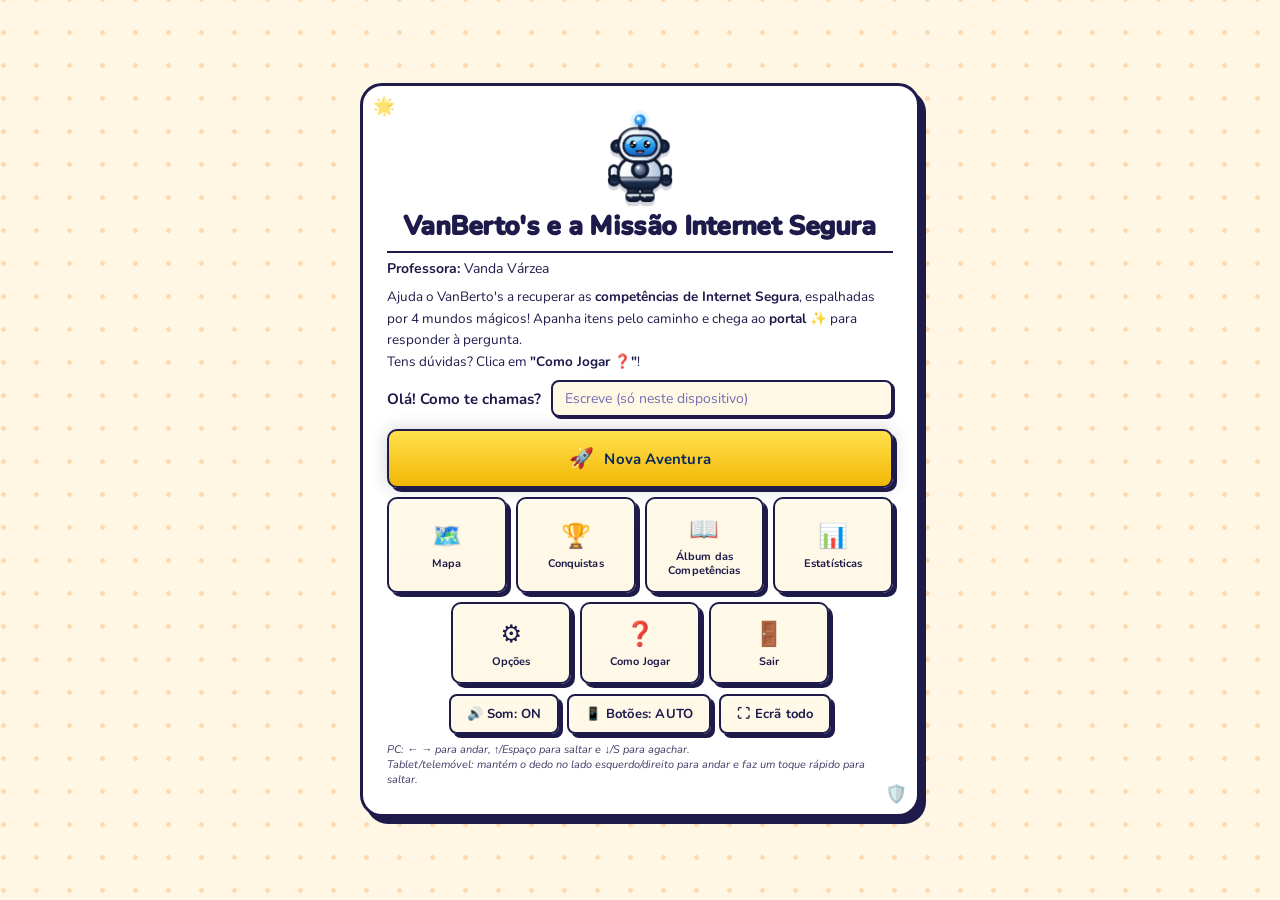
==== index.html @ 9b626c17 "Add files via upload" ====
<!DOCTYPE html>
<html lang="pt-PT">
<head>
  <meta charset="UTF-8" />
  <!-- Content-Security-Policy: só código e ficheiros do próprio jogo, sem ligações a outros sites.
       Os 2 scripts inline estão autorizados pelo hash (sha256): se editares o texto desses scripts, o hash muda e o
       jogo deixa de arrancar — corre «node _dev/check.mjs», que o verifica e diz o valor novo. -->
  <meta http-equiv="Content-Security-Policy" content="default-src 'self'; script-src 'self' 'sha256-tq0er9YgMj5AkKnbnJ71mtSdWXq0f/aPoTRiW0I1sjM=' 'sha256-RuAraqiv2FYLC8N/puUYLXADGlp3wvWWcwLwcx2Vc4c='; style-src 'self' 'unsafe-inline'; img-src 'self' data: blob:; media-src 'self' data: blob:; font-src 'self'; connect-src 'self' data: blob:; worker-src 'self'; manifest-src 'self'; object-src 'none'; base-uri 'self'; form-action 'none'" />
  <meta name="viewport" content="width=device-width,initial-scale=1,maximum-scale=1,viewport-fit=cover" />
  <meta name="description" content="VanBerto's e a Missão Internet Segura: jogo educativo sobre segurança online para crianças." />
  <meta name="theme-color" content="#35d7ff" />
  <link rel="icon" type="image/x-icon" href="favicon.ico" />
  <link rel="icon" type="image/png" sizes="16x16" href="favicon-16x16.png" />
  <link rel="icon" type="image/png" sizes="32x32" href="favicon-32x32.png" />
  <link rel="icon" type="image/png" sizes="48x48" href="favicon-48x48.png" />
  <link rel="apple-touch-icon" sizes="180x180" href="apple-touch-icon.png" />
  <link rel="manifest" href="manifest.json" />
  <meta name="apple-mobile-web-app-capable" content="yes" />
  <meta name="apple-mobile-web-app-title" content="VanBerto's" />
  <title>VanBerto's e a Missão Internet Segura</title>
  <link rel="stylesheet" href="dia-crianca.css?v=20261108is20" />
</head>
<body>

  <!-- ═══════════════════════════════════════════
       ERRO INESPERADO — rede de segurança
       Registada o mais cedo possível (antes do Phaser e do resto do jogo), para apanhar também
       falhas durante o carregamento. Ver a explicação e os testes em dia-crianca.js / _dev/smoke.py.
  ═══════════════════════════════════════════ -->
  <div id="fatalErrorOverlay" style="display:none;position:fixed;inset:0;z-index:99999;background: rgba(255,247,226,0.92);align-items:center;justify-content:center;padding:16px;font-family:'Baloo 2',sans-serif;">
    <div style="max-width:420px;width:100%;background: #fff8e7;border: 3px solid #1e1b4b;border-radius:14px;padding:22px 24px;text-align:center;color: #1e1b4b;box-shadow: 0 0 40px rgba(30,27,75,0.20);">
      <div style="font-size:40px;margin-bottom:6px;">😵</div>
      <h2 style="margin:0 0 8px;color: #1e1b4b;font-size:20px;">Ups, algo correu mal!</h2>
      <p style="margin:0 0 6px;font-size:14px;line-height:1.5;">Não é culpa tua — o jogo encontrou um problema inesperado.</p>
      <p style="margin:0 0 16px;font-size:13px;line-height:1.5;opacity:0.85;">O teu progresso já está guardado neste dispositivo. Tenta recarregar; se acontecer sempre, pede a um adulto para avisar quem fez o jogo.</p>
      <button id="btnFatalReload" style="font:inherit;font-weight:800;font-size:15px;padding:10px 22px;border-radius:10px;border: 2px solid #1e1b4b;background: linear-gradient(180deg,#d6f4ff,#d6f4ff);color: #1e1b4b;cursor:pointer;">🔄 Recarregar o jogo</button>
      <p id="fatalErrorDetail" style="margin:14px 0 0;font-size:10px;opacity:0.5;word-break:break-word;"></p>
    </div>
  </div>
  <script>
    (function () {
      var shown = false;
      function showFatal(message) {
        if (shown) return; shown = true; // só a 1.ª vez — evita várias sobrepostas se houver mais do que um erro
        var ov = document.getElementById("fatalErrorOverlay");
        if (!ov) { console.error("[VanBerto's] erro fatal, sem overlay para o mostrar:", message); return; }
        ov.style.display = "flex";
        var detail = document.getElementById("fatalErrorDetail");
        if (detail && message) detail.textContent = String(message).slice(0, 200);
      }
      window.addEventListener("error", function (e) { showFatal(e.message || e.error); });
      window.addEventListener("unhandledrejection", function (e) { showFatal((e.reason && e.reason.message) || e.reason); });
      document.getElementById("btnFatalReload").addEventListener("click", function () { location.reload(); });
      // Gancho para os testes (_dev/smoke.py) simularem um erro real sem mexer no resto do jogo.
      window.__vb_triggerFatalError = function () { setTimeout(function () { throw new Error("erro de teste"); }); };
    })();
  </script>

  <div id="game"></div>

  <!-- ═══════════════════════════════════════════
       MENU PRINCIPAL
  ═══════════════════════════════════════════ -->
  <div id="startOverlay" class="overlay">
    <div class="card">
      <img class="start-robot" src="vanberto_real.png" alt="VanBerto's, o robô" width="96" height="96" />
      <h1>VanBerto's e a Missão Internet Segura</h1>
      <p class="sub"><strong>Professora:</strong> Vanda Várzea</p>
      <p class="desc">
        Ajuda o VanBerto's a recuperar as <strong>competências de Internet Segura</strong>,
        espalhadas por 4 mundos mágicos! Apanha itens pelo caminho e chega ao <strong>portal ✨</strong>
        para responder à pergunta.<br>
        Tens dúvidas? Clica em <strong>"Como Jogar ❓"</strong>!
      </p>
      <div class="name-row">
        <label for="playerName">Olá! Como te chamas?</label>
        <input type="text" id="playerName" maxlength="20" placeholder="Escreve (só neste dispositivo)" autocomplete="off" />
      </div>

      <!-- MENU PRINCIPAL — grelha de opções -->
      <div class="main-menu-grid">
        <button id="btnStart" class="btn primary menu-tile">🚀<span>Nova Aventura</span></button>
        <button id="btnOpenMap" class="btn menu-tile">🗺️<span>Mapa</span></button>
        <button id="btnAchievements" class="btn menu-tile">🏆<span>Conquistas</span></button>
        <button id="btnAlbum" class="btn menu-tile">📖<span>Álbum das Competências</span></button>
        <button id="btnStats" class="btn menu-tile">📊<span>Estatísticas</span></button>
        <button id="btnOptions" class="btn menu-tile">⚙️<span>Opções</span></button>
        <button id="btnHow" class="btn menu-tile">❓<span>Como Jogar</span></button>
        <button id="btnExitGame" class="btn menu-tile">🚪<span>Sair</span></button>
      </div>

      <div class="row">
        <button id="btnMute" class="btn">🔊 Som: ON</button>
        <button id="btnTouchToggleStart" class="btn">📱 Botões: AUTO</button>
        <button id="btnFullscreen" class="btn">⛶ Ecrã todo</button>
      </div>
      <p class="tiny">
        <span class="hint-pc">PC: ← → para andar, ↑/Espaço para saltar e ↓/S para agachar.<br></span>
        Tablet/telemóvel: mantém o dedo no lado esquerdo/direito para andar e faz um toque rápido para saltar.
      </p>
      <p class="tiny" id="versionTag" hidden aria-hidden="true" style="display:none !important;">Versão 20261108is20</p>
    </div>
  </div>

  <!-- ═══════════════════════════════════════════
       NÍVEL DE DIFICULDADE — Fácil / Difícil
       Pedido do Berto: o jogo era só para 1º/2º ciclo; este ano é preciso
       também para 3º ciclo e secundário. Mostrado sempre que se clica em
       "Nova Aventura" (ver btnStart em dia-crianca.js), antes de reiniciar
       o progresso e abrir o mapa. Também pode ser mudado mais tarde em
       Opções (optBtnDifficulty), sem ser preciso recomeçar tudo.
  ═══════════════════════════════════════════ -->
  <div id="difficultyOverlay" class="overlay hidden" role="dialog" aria-modal="true" aria-label="Escolher nível de dificuldade">
    <div class="card">
      <h1>🎯 Escolhe o nível</h1>
      <p class="desc">Isto ajusta as perguntas do quiz e o desafio dos vilões/chefes.</p>
      <div class="difficulty-options">
        <button id="btnDiffFacil" class="btn difficulty-tile diff-facil">😊<span>Fácil</span></button>
        <button id="btnDiffDificil" class="btn difficulty-tile diff-dificil">🎓<span>Difícil</span></button>
        <button id="btnDiffExtremo" class="btn difficulty-tile diff-extremo">🔥<span>Extremo</span></button>
      </div>
      <p class="tiny">😊 Fácil — ritmo habitual.<br>🎓 Difícil — perguntas mais aprofundadas, vilões/chefes mais rápidos e menos vidas.<br>🔥 Extremo — só 1 vida, vilões/chefes ainda mais rápidos, quase sem Star Power.</p>
    </div>
  </div>

  <!-- ═══════════════════════════════════════════
       HISTÓRIA PRINCIPAL — introdução narrativa
  ═══════════════════════════════════════════ -->
  <div id="mainStoryOverlay" class="overlay hidden" role="dialog" aria-modal="true" aria-label="História principal">
    <div class="card history-card main-story-card">
      <div class="main-story-robot">
        <img src="vanberto_real.png" alt="VanBerto's" class="main-story-robot-img" />
        <div class="main-story-particles" aria-hidden="true"></div>
      </div>
      <div class="history-header">
        <span class="history-icon">🌟</span>
        <div>
          <h2>VanBerto's precisa de ajuda!</h2>
          <p class="history-subtitle">A missão começa agora</p>
        </div>
      </div>
      <p class="history-text">Olá! Eu sou o VanBerto's! Algo terrível aconteceu! As competências de Internet Segura desapareceram do mundo digital e foram espalhadas por 4 mundos mágicos. Preciso da tua ajuda para as recuperar todas e devolver a internet segura a todas as crianças!</p>
      <div class="row">
        <button id="btnMainStoryContinue" class="btn primary">Vamos lá! 🗺️ ▶</button>
      </div>
    </div>
  </div>

  <!-- ═══════════════════════════════════════════
       MAPA DA AVENTURA
  ═══════════════════════════════════════════ -->
  <div id="mapOverlay" class="overlay hidden" role="dialog" aria-modal="true" aria-label="Mapa da Aventura">
    <div class="card map-card">
      <div class="card-seal" aria-hidden="true">🗺️</div>
      <h2>🗺️ Mapa da Aventura</h2>
      <p class="map-progress-line">
        <span id="mapProgressPct">0%</span> concluído ·
        <span id="mapStarsTotal">0</span> ⭐ obtidas
      </p>
      <div class="map-progress-track"><div id="mapProgressFill" class="map-progress-fill"></div></div>

      <div id="mapRegionsGrid" class="map-regions-grid"><!-- preenchido via JS --></div>

      <p class="tiny map-hint">💡 Toca numa região desbloqueada para começar esse troço da aventura.</p>
      <div class="row">
        <button id="btnCloseMap" class="btn primary">Fechar</button>
        <button id="btnMapMenu" class="btn">🏠 Menu principal</button>
        <button id="btnMapExit" class="btn">🚪 Sair do jogo</button>
      </div>
    </div>
  </div>

  <div id="worldMapOverlay" class="overlay hidden" role="dialog" aria-modal="true" aria-label="Mapa do Mundo">
    <div class="world-map-panel" id="worldMapPanel">
      <button type="button" id="btnBackToMap" class="world-map-back" aria-label="Voltar ao mapa">← Mundos</button>
      <div class="world-map-title">
        <div class="world-map-icon" id="worldMapIcon" aria-hidden="true"></div>
        <div class="world-map-text">
          <h2 id="worldMapName"></h2>
          <p id="worldMapSub"></p>
        </div>
      </div>
      <div class="world-map-progress" id="worldMapProgress"></div>
      <div id="worldMapNodes" class="world-map-nodes"><!-- preenchido via JS --></div>
    </div>
  </div>

  <!-- ═══════════════════════════════════════════
       CONQUISTAS
  ═══════════════════════════════════════════ -->
  <div id="achievementsOverlay" class="overlay hidden" role="dialog" aria-modal="true" aria-label="Conquistas">
    <div class="card achievements-card">
      <div class="card-seal" aria-hidden="true">🏆</div>
      <h2>🏆 Conquistas</h2>
      <p class="map-progress-line">
        Desbloqueadas: <span id="achievementsCounter" style="color: #1e1b4b;">0/7</span>
      </p>
      <div id="achievementsGrid" class="achievements-grid"><!-- preenchido via JS --></div>
      <div class="row">
        <button id="btnCloseAchievements" class="btn primary">Fechar</button>
      </div>
    </div>
  </div>

  <!-- ═══════════════════════════════════════════
       ÁLBUM DOS DIREITOS
  ═══════════════════════════════════════════ -->
  <div id="albumOverlay" class="overlay hidden" role="dialog" aria-modal="true" aria-label="Álbum das Competências">
    <div class="card album-card-outer">
      <div class="card-seal" aria-hidden="true">📖</div>
      <h2>📖 Álbum das Competências</h2>
      <p class="map-progress-line">
        Coleção: <span id="albumProgressPct" style="color: #1e1b4b;">0%</span> concluída
      </p>
      <div class="map-progress-track"><div id="albumProgressFill" class="map-progress-fill"></div></div>
      <div id="albumGrid" class="album-grid"><!-- preenchido via JS --></div>
      <div class="row">
        <button id="btnCloseAlbum" class="btn primary">Fechar</button>
      </div>
    </div>
  </div>

  <!-- ═══════════════════════════════════════════
       ESTATÍSTICAS
  ═══════════════════════════════════════════ -->
  <div id="statsOverlay" class="overlay hidden" role="dialog" aria-modal="true" aria-label="Estatísticas">
    <div class="card stats-card">
      <div class="card-seal" aria-hidden="true">📊</div>
      <h2>📊 As Tuas Estatísticas</h2>
      <div id="statsContent" class="stats-content" tabindex="0" role="region" aria-label="Lista de estatísticas"><!-- preenchido via JS --></div>
      <p class="stats-note">🔒 O teu nome e o teu progresso ficam só neste dispositivo. «Limpar tudo» apaga-os.</p>
      <div class="row">
        <button id="btnCloseStats" class="btn primary">Fechar</button>
        <button id="btnResetStats" class="btn stats-reset-btn">🗑️ Limpar tudo</button>
      </div>
    </div>
  </div>

  <!-- ═══════════════════════════════════════════
       OPÇÕES
  ═══════════════════════════════════════════ -->
  <div id="optionsOverlay" class="overlay hidden" role="dialog" aria-modal="true" aria-label="Opções">
    <div class="card options-card">
      <div class="card-seal" aria-hidden="true">⚙️</div>
      <h2>⚙️ Opções</h2>

      <div id="optionsScroll" class="options-scroll" tabindex="0" role="region" aria-label="Lista de opções">
      <div class="options-section">
        <p class="options-section-title">🔊 Áudio</p>
        <label class="options-toggle-row">
          <span>Som do jogo</span>
          <button id="optBtnSound" class="option-toggle-btn">🔊 ON</button>
        </label>
      </div>

      <div class="options-section">
        <p class="options-section-title">🎯 Dificuldade</p>
        <label class="options-toggle-row">
          <span>Nível (perguntas do quiz e desafio de vilões/chefes)</span>
          <button id="optBtnDifficulty" class="option-toggle-btn">😊 Fácil</button>
        </label>
        <p class="tiny">Só faz efeito a partir do próximo nível/combate — não interrompe o que já estás a jogar.</p>
      </div>

      <div class="options-section">
        <p class="options-section-title">♿ Acessibilidade</p>
        <label class="options-toggle-row">
          <span>Alto Contraste (também tecla <kbd>H</kbd>)</span>
          <button id="optBtnHC" class="option-toggle-btn">⬛ OFF</button>
        </label>
        <label class="options-toggle-row">
          <span>Botões tácteis (móvel)</span>
          <button id="optBtnTouch" class="option-toggle-btn">📱 AUTO</button>
        </label>
      </div>

      <div class="options-section" id="optionsOfflineSection" style="display:none">
        <p class="options-section-title">📶 Jogar sem rede</p>
        <label class="options-toggle-row">
          <span>Guarda o jogo neste aparelho, para funcionar sem internet</span>
          <button id="optBtnDownloadAll" class="option-toggle-btn">⬇️ Guardar tudo</button>
        </label>
        <p class="tiny" id="offlineDownloadStatus"></p>
      </div>

      <div class="options-section">
        <p class="options-section-title">🖥️ Ecrã</p>
        <label class="options-toggle-row">
          <span>Ecrã completo (também tecla <kbd>F</kbd>)</span>
          <button id="optBtnFS" class="option-toggle-btn">⛶ Entrar</button>
        </label>
      </div>

      <div class="options-section">
        <p class="options-section-title">📋 Atalhos de teclado</p>
        <div class="options-keys-grid">
          <span><kbd>← →</kbd></span><span>Mover o VanBerto's</span>
          <span><kbd>↑</kbd> / <kbd>Espaço</kbd></span><span>Saltar</span>
          <span><kbd>↓</kbd> / <kbd>S</kbd></span><span>Agachar</span>
          <span><kbd>H</kbd></span><span>Alto Contraste</span>
          <span><kbd>F</kbd></span><span>Ecrã completo</span>
        </div>
      </div>

      </div>

      <div class="row">
        <button id="btnCloseOptions" class="btn primary">Guardar e Fechar</button>
      </div>
    </div>
  </div>

  <!-- ═══════════════════════════════════════════
       CERTIFICADO FINAL
  ═══════════════════════════════════════════ -->
  <div id="certificateOverlay" class="overlay hidden" role="dialog" aria-modal="true" aria-label="Certificado">
    <div class="card certificate-card">
      <div class="certificate-header">
        <div class="certificate-seal">🏛️</div>
        <h2 class="certificate-title" id="certTitle">Certificado Oficial</h2>
        <p class="certificate-subtitle" id="certSubtitle">de Guardião da Internet Segura</p>
      </div>
      <div class="certificate-robot">
        <img src="vanberto_real.png" alt="VanBerto's" class="certificate-robot-img" />
      </div>
      <div class="certificate-body">
        <p class="certificate-text">Este certificado é atribuído a</p>
        <p class="certificate-name" id="certPlayerName">Ciber-Herói</p>
        <p class="certificate-text" id="certIntro2">que, com coragem, atenção e sabedoria, concluiu a missão das</p>
        <p class="certificate-highlight" id="certHighlight">20 Competências de Internet Segura</p>
        <p class="certificate-text" id="certOutro">tornando-se oficialmente Guardião da Internet Segura.</p>
      </div>
      <div class="certificate-stats">
        <div class="cert-stat"><span class="cert-stat-icon">🌟</span><strong id="certScore">0</strong><span>pontos</span></div>
        <div class="cert-stat"><span class="cert-stat-icon">✅</span><strong id="certCorrect">—</strong><span>acertos</span></div>
        <div class="cert-stat"><span class="cert-stat-icon">⭐</span><strong id="certStars">—</strong><span>estrelas</span></div>
        <div class="cert-stat"><span class="cert-stat-icon">🏆</span><strong id="certMedal">—</strong><span>medalha</span></div>
      </div>
      <p class="certificate-date" id="certDate"></p>
      <div class="certificate-signature">
        <div class="cert-sig-line"></div>
        <p class="cert-sig-name">✦ © Prof.ª Vanda Várzea ✦</p>
        <p class="cert-sig-role">Professora de Tecnologias de Informação e Comunicação</p>
      </div>
      <div class="row" style="margin-top:14px;">
        <button id="btnCertBack" class="btn">← Voltar</button>
        <button id="btnCertPrint" class="btn">🖨️ Imprimir</button>
        <button id="btnCertRestart" class="btn primary">🔄 Jogar de novo</button>
      </div>
    </div>
  </div>

  <!-- ═══════════════════════════════════════════
       "DIREITO RECUPERADO!" — popup curto
  ═══════════════════════════════════════════ -->
  <div id="rightRecoveredOverlay" aria-hidden="true">
    <div id="rightRecoveredPanel">
      <div class="rr-icon">✅</div>
      <p class="rr-title">Competência recuperada!</p>
      <p class="rr-name" id="rrName"></p>
    </div>
  </div>

  <!-- ═══════════════════════════════════════════
       MENSAGEM DINÂMICA (feedback contextual)
  ═══════════════════════════════════════════ -->
  <div id="dynamicMsgOverlay" aria-hidden="true">
    <div id="dynamicMsgPanel">
      <p id="dynamicMsgText"></p>
    </div>
  </div>

  <!-- ═══════════════════════════════════════════
       COMO JOGAR
  ═══════════════════════════════════════════ -->
  <div id="howOverlay" class="overlay hidden" role="dialog" aria-modal="true" aria-label="Como jogar">
    <div class="card" style="max-height:88dvh;overflow-y:auto;padding:18px 20px;">
      <h2 style="margin-bottom:4px;">Como jogar</h2>
      <p style="font-size:11px;color: #3730a3;margin:0 0 12px;font-style:italic;">Lê com atenção antes de começar!</p>

      <!-- OBJETIVO -->
      <p style="font-weight:700;font-size:13px;color: #3730a3;margin:8px 0 4px;">🎯 Objetivo</p>
      <p style="font-size:12px;color: #1e1b4b;margin:0 0 10px;line-height:1.6;">
        Chega ao <strong>portal ✨</strong> no fim de cada nível. Quando chegares, aparece uma <strong>pergunta</strong> sobre Internet Segura — responde corretamente para avançar! O jogo tem <strong>20 níveis</strong>.
      </p>

      <!-- DIFICULDADE -->
      <p style="font-weight:700;font-size:13px;color: #3730a3;margin:8px 0 6px;">🎯 Nível de Dificuldade</p>
      <div style="display:flex;flex-direction:column;gap:6px;margin-bottom:10px;">
        <div style="background: rgba(196,246,214,0.12);border: 1px solid rgba(30,27,75,0.3);border-radius:8px;padding:7px 10px;font-size:12px;color: #1e1b4b;line-height:1.5;">
          😊 <strong>Fácil</strong><br>
          <span style="color: #1e1b4b;">Ritmo habitual — a experiência original do jogo.</span>
        </div>
        <div style="background: rgba(214,244,255,0.14);border: 1px solid rgba(30,27,75,0.3);border-radius:8px;padding:7px 10px;font-size:12px;color: #1e1b4b;line-height:1.5;">
          🎓 <strong>Difícil</strong><br>
          <span style="color: #1e1b4b;">Perguntas mais aprofundadas, vilões/chefes mais rápidos, menos vidas.</span>
        </div>
        <div style="background: rgba(255,30,30,0.14);border: 1px solid rgba(255,80,80,0.35);border-radius:8px;padding:7px 10px;font-size:12px;color: #1e1b4b;line-height:1.5;">
          🔥 <strong>Extremo</strong><br>
          <span style="color: #b91c1c;">Só 1 vida, vilões/chefes ainda mais rápidos, quase sem Star Power.</span>
        </div>
      </div>
      <p style="font-size:11px;color: #3730a3;margin:0 0 10px;font-style:italic;">
        💡 Podes escolher ou mudar isto a qualquer momento em Opções.
      </p>

      <!-- VILÕES -->
      <p style="font-weight:700;font-size:13px;color: #3730a3;margin:8px 0 6px;">👾 Os Vilões — cuidado com cada tipo!</p>
      <div style="display:flex;flex-direction:column;gap:6px;margin-bottom:10px;">
        <div style="background: rgba(255,30,0,0.12);border: 1px solid rgba(255,80,80,0.3);border-radius:8px;padding:7px 10px;font-size:12px;color: #1e1b4b;line-height:1.5;">
          🔴 <strong>Trapalhão</strong> — pequeno (o mais fácil)<br>
          <span style="color: #b91c1c;">Patrulha uma zona pequena em vai-e-vem. Lenta e previsível — boa para treinar!</span>
        </div>
        <div style="background: rgba(255,250,238,0.14);border: 1px solid rgba(30,27,75,0.3);border-radius:8px;padding:7px 10px;font-size:12px;color: #1e1b4b;line-height:1.5;">
          🔵 <strong>Saltitão</strong> — médio<br>
          <span style="color: #1e1b4b;">Patrulha horizontalmente e salta de vez em quando. Mantém distância!</span>
        </div>
        <div style="background: rgba(196,246,214,0.12);border: 1px solid rgba(30,27,75,0.3);border-radius:8px;padding:7px 10px;font-size:12px;color: #1e1b4b;line-height:1.5;">
          🟢 <strong>Perseguilão</strong> — grande (o mais perigoso)<br>
          <span style="color: #1e1b4b;">Salta frequentemente e dirige-se ao jogador. Aparece nos níveis mais avançados — muito cuidado!</span>
        </div>
      </div>
      <p style="font-size:11px;color: #3730a3;margin:0 0 10px;font-style:italic;">
        💡 Se apanhares a estrela ⭐, podes atropelar qualquer vilão durante 8 segundos!
      </p>

      <!-- ITENS -->
      <p style="font-weight:700;font-size:13px;color: #3730a3;margin:8px 0 6px;">🎁 O que apanhar</p>
      <ul style="margin:0 0 10px;padding-left:18px;font-size:12px;color: #1e1b4b;line-height:1.9;">
        <li>⭐ <strong>Estrela</strong> — ativa o <strong>Star Power por 8s</strong>: atropela vilões e ganha pontos!</li>
        <li>🛡️ <strong>Escudo</strong> — fica maior e <strong>invencível por 8s</strong>; absorve um golpe de vilão</li>
        <li>🦅 <strong>Asas</strong> — permite <strong>saltar duas vezes</strong> no ar durante 10s (muito útil em plataformas altas!)</li>
        <li>❤️ <strong>Coração</strong> — ganha <strong>+1 vida</strong> (máximo 5 vidas)</li>
        <li>🔐 <strong>Chip de Segurança / 🔑 Chave / 🏅 Medalha</strong> — valem <strong>pontos bónus</strong></li>
        <li>❓ <strong>Ponto de interrogação</strong> — esconde um item surpresa! Passa por cima para revelar</li>
      </ul>
      <p style="font-size:11px;color: #3730a3;margin:0 0 10px;font-style:italic;">
        💡 Se perderes uma vida, <strong>todos os itens voltam a aparecer</strong> — podes apanhá-los de novo!
      </p>

      <!-- PLATAFORMAS ESPECIAIS -->
      <p style="font-weight:700;font-size:13px;color: #3730a3;margin:8px 0 6px;">🟡 Plataformas especiais</p>
      <ul style="margin:0 0 10px;padding-left:18px;font-size:12px;color: #1e1b4b;line-height:1.9;">
        <li>↔ <strong>Setas horizontais</strong> — a plataforma move-se da esquerda para a direita</li>
        <li>↕ <strong>Setas verticais</strong> — a plataforma sobe e desce</li>
        <li>🟠 <strong>Trampolim</strong> — catapulta-te muito mais alto que um salto normal!</li>
      </ul>

      <!-- CANOS -->
      <p style="font-weight:700;font-size:13px;color: #3730a3;margin:8px 0 6px;">🚇 Canos</p>
      <ul style="margin:0 0 10px;padding-left:18px;font-size:12px;color: #1e1b4b;line-height:1.9;">
        <li>Chega-te perto de um cano e carrega <strong>↓</strong> (ou <strong>S</strong>) para tentares um atalho!</li>
        <li>🎁 Alguns levam a uma <strong>sala secreta</strong>, com uma recompensa e uma curiosidade à espera</li>
        <li>Nem todos os canos são de entrar — alguns são só obstáculos, tens de lhes saltar por cima!</li>
      </ul>

      <!-- PONTUAÇÃO -->
      <p style="font-weight:700;font-size:13px;color: #3730a3;margin:8px 0 6px;">⭐ Pontuação</p>
      <ul style="margin:0 0 10px;padding-left:18px;font-size:12px;color: #1e1b4b;line-height:1.9;">
        <li>✅ Resposta certa à primeira → <strong>+100 pontos por nível</strong></li>
        <li>🥇 Nível sem perder nenhuma vida → <strong>bónus +50 pontos</strong></li>
        <li>💥 Atropelar vilão com Star Power → <strong>+50 pontos por vilão</strong></li>
      </ul>

      <!-- ESTRELAS COLECIONÁVEIS -->
      <p style="font-weight:700;font-size:13px;color: #3730a3;margin:8px 0 6px;">⭐ Estrelas Colecionáveis (por nível)</p>
      <ul style="margin:0 0 10px;padding-left:18px;font-size:12px;color: #1e1b4b;line-height:1.9;">
        <li>⭐ 1ª estrela — encontraste segredos escondidos no nível</li>
        <li>⭐ 2ª estrela — completaste sem perder nenhuma vida</li>
        <li>⭐ 3ª estrela — acertaste a pergunta à primeira tentativa</li>
      </ul>

      <!-- CONTROLOS -->
      <p style="font-weight:700;font-size:13px;color: #3730a3;margin:8px 0 4px;">🖥️ Controlos — PC / Teclado</p>
      <p style="margin:2px 0 8px;font-size:12px;color: #1e1b4b;">← → para andar &nbsp;|&nbsp; ↑ ou Espaço para saltar &nbsp;|&nbsp; ↓ ou S para agachar &nbsp;|&nbsp; <strong style="color: #1e1b4b;">P</strong> — pausa &nbsp;|&nbsp; <strong style="color: #1e1b4b;">H</strong> — alto contraste &nbsp;|&nbsp; <strong style="color: #1e1b4b;">F</strong> — ecrã todo</p>
      <p style="font-weight:700;font-size:13px;color: #3730a3;margin:4px 0 4px;">📱 Tablet / Telemóvel</p>
      <p style="margin:2px 0 14px;font-size:12px;color: #1e1b4b;">Mantém o dedo no lado esquerdo/direito para andar · Toque rápido para saltar</p>

      <button id="btnCloseHow" class="btn primary" style="width:100%;">Entendido — vamos jogar! ▶</button>
    </div>
  </div>

  <!-- ═══════════════════════════════════════════
       MODAL PERGUNTA
  ═══════════════════════════════════════════ -->
  <div id="quizOverlay" class="overlay hidden" role="dialog" aria-modal="true" aria-labelledby="quizQuestion">
    <div class="card">
      <div class="card-seal" aria-hidden="true">🔐</div>
      <p id="quizQuestion" class="q" aria-live="polite"></p>
      <div id="quizAnswers" class="answers" role="group" aria-label="Opções de resposta"></div>
      <p id="quizFeedback" class="feedback" aria-live="assertive"></p>
      <p id="quizExplanation" class="explanation hidden"></p>
      <button id="btnCloseQuiz" class="btn hidden">Continuar</button>
    </div>
  </div>

  <!-- CONTROLO DO PROFESSOR — botão ☰ único durante o jogo -->
  <div id="teacherControls" style="position:fixed;top:10px;right:10px;z-index:9500;">
    <!-- NOME DO JOGADOR — HUD HTML (ao lado do ☰, para não tapar o texto do HUD do jogo, à esquerda) -->
    <div id="playerNameHtml" style="
      display:none; align-self:center; margin-right:8px;
      font-family:'Baloo 2',sans-serif; font-size:17px; font-weight:900;
      color: #1e1b4b; text-shadow: none;
      pointer-events:none; letter-spacing:0.3px;
      background: rgba(255,247,226,0.55); border-radius:8px; padding:4px 10px;
      border: 1px solid rgba(30,27,75,0.25); white-space:nowrap;
    "></div>
    <button id="btnTeacherMenu" class="btn" aria-label="Menu do jogo" title="Menu">☰ Menu</button>
    <!-- Botões fantasma — usados internamente pelo JS para compatibilidade -->
    <button id="btnFullscreenGame" style="display:none"></button>
    <button id="btnTouchToggle"    style="display:none"></button>
    <button id="btnPause"          style="display:none"></button>
    <button id="btnInGameMap"      style="display:none"></button>
    <button id="btnInGameAchievements" style="display:none"></button>
    <button id="btnInGameAlbum"    style="display:none"></button>
    <button id="btnInGameStats"    style="display:none"></button>
    <button id="btnInGameOptions"  style="display:none"></button>
    <button id="btnInGameHow"      style="display:none"></button>
    <button id="btnRestartLevel"   style="display:none"></button>
    <button id="btnGoToLevel"      style="display:none"></button>
    <button id="btnRestartGame"    style="display:none"></button>
  </div>

  <!-- MENU SUSPENSO — acessível durante o jogo via botão ☰ -->
  <div id="teacherMenuPanel">
    <p class="tmenu-section">📋 Ver</p>
    <button id="mBtnMap"          class="btn">🗺️ Mapa da Aventura</button>
    <button id="mBtnAchievements" class="btn">🏆 Conquistas</button>
    <button id="mBtnAlbum"        class="btn">📖 Álbum das Competências</button>
    <button id="mBtnStats"        class="btn">📊 Estatísticas</button>
    <button id="mBtnErrors"       class="btn">🧠 Rever Erros</button>
    <button id="mBtnCertificate"  class="btn">🏅 Certificado</button>
    <button id="mBtnHow"          class="btn">❓ Como Jogar</button>

    <p class="tmenu-section">⚙️ Jogo</p>
    <button id="mBtnPause"        class="btn">⏸ Pausa / Continuar</button>
    <button id="mBtnOptions"      class="btn">⚙️ Opções</button>
    <button id="mBtnFullscreen"   class="btn">⛶ Ecrã todo</button>
    <button id="mBtnTouch"        class="btn">📱 Botões tácteis</button>

    <p class="tmenu-section">🔄 Nível</p>
    <button id="mBtnLevel"        class="btn">🔄 Reiniciar este nível</button>
    <button id="mBtnGoToLevel"    class="btn">🎯 Ir para nível…</button>
    <button id="mBtnRestart"      class="btn">🔁 Recomeçar do início</button>

    <p class="tmenu-section">🚪 Sair</p>
    <button id="mBtnExit"         class="btn tmenu-exit-btn">🚪 Menu Inicial</button>
  </div>

  <!-- ═══════════════════════════════════════════
       MODAL HISTÓRIA (entre níveis)
  ═══════════════════════════════════════════ -->
  <div id="historyOverlay" class="overlay hidden">
    <div class="card history-card">
      <div class="history-header">
        <span class="history-icon">🛡️</span>
        <div>
          <h2>Internet Segura</h2>
          <p class="history-subtitle">Sabias que…?</p>
        </div>
      </div>
      <p id="historyText" class="history-text"></p>
      <div class="row">
        <button id="btnHistory" class="btn primary">Continuar ▶</button>
      </div>
    </div>
  </div>

  <!-- ═══════════════════════════════════════════
       GAME OVER
  ═══════════════════════════════════════════ -->
  <div id="gameOverOverlay" class="overlay hidden">
    <div class="card gameover-card">
      <h2>Missão Falhada!</h2>
      <div class="gameover-robot-stage" aria-hidden="true">
        <div class="gameover-tears">💧&nbsp;💧</div>
        <img class="gameover-robot-img" src="vanberto_real.png" alt="" />
        <div class="gameover-robot-shadow"></div>
      </div>
      <p class="sub">Ficaste sem vidas! A internet precisa de ti — não desistas!</p>
      <button id="btnReviewModeGO" class="btn" style="display:none;width:100%;margin-bottom:10px;">📋 Ver erros</button>
      <div class="row">
        <button id="btnRetry" class="btn primary">🔄 Tentar de novo</button>
        <button id="btnExit" class="btn">🏠 Menu</button>
      </div>
    </div>
  </div>

  <!-- ═══════════════════════════════════════════
       VITÓRIA FINAL
  ═══════════════════════════════════════════ -->
  <div id="winOverlay" class="overlay hidden" role="dialog" aria-modal="true">
    <div class="card win-card">
      <div class="win-icon">🏆</div>
      <h2>Missão Concluída!</h2>
      <p class="win-name">Parabéns, <span id="winPlayerName">Ciber-Herói</span>!</p>

      <div class="win-robot-stage" aria-hidden="true">
        <img class="win-robot-img" src="vanberto_real.png" alt="VanBerto's" />
        <div class="win-robot-shadow"></div>
        <div class="win-robot-notes">🎵<span>🎶</span>🎵</div>
      </div>

      <div class="win-stats">
        <div class="win-stat">⭐ <strong id="winScore">0</strong> pontos</div>
        <div class="win-stat">✅ Respostas certas: <strong id="winPct">—</strong></div>
        <div class="win-stat win-medal" id="winMedal">🥇 Excelente!</div>
      </div>

      <!-- TABS -->
      <div id="winTabs" class="win-tabs">
        <button class="win-tab active" data-panel="winPanelReport">📋 Relatório</button>
        <button class="win-tab" data-panel="winPanelRights">🏅 Competências</button>
      </div>
      <!-- PAINEL RELATÓRIO -->
      <div id="winPanelReport" class="win-panel active">
        <div id="winThemeErrors" style="display:none;margin:10px 0;">
          <p style="font-weight:700;font-size:12px;color: #1e1b4b;margin:0 0 6px;">📊 Erros por tema</p>
          <table id="winThemeTable" style="width:100%;border-collapse:collapse;font-size:11px;color: #1e1b4b;"></table>
        </div>
        <button id="btnReviewMode" class="btn" style="display:none;margin-top:6px;">📋 Ver erros</button>
      </div>
      <!-- PAINEL COMPETÊNCIAS CONQUISTADAS -->
      <div id="winPanelRights" class="win-panel">
        <p style="font-size:11px;color: #3730a3;margin:4px 0 8px;text-align:center;">🏅 As 20 Competências que recuperaste</p>
        <div id="winRightsGrid" class="win-rights-grid"></div>
      </div>
      <!-- BOTÕES -->
      <div class="row" style="margin-top:12px;">
        <button id="btnWinRestart" class="btn">🔄 Jogar de novo</button>
        <button id="btnWinCertificate" class="btn primary">🎓 Certificado</button>
      </div>
    </div>
  </div>

  <!-- ═══════════════════════════════════════════
       PAUSA — overlay informativo
  ═══════════════════════════════════════════ -->
  <div id="pauseInfoOverlay" class="hidden">
    <div class="pause-card">
      <p class="pause-title"><span>⏸</span> PAUSA</p>
      <div class="pause-robot-wrap" aria-hidden="true">
        <img class="pause-robot-img" src="vanberto_real.png" alt="" />
      </div>
      <div class="pause-info-grid">
        <div class="pause-info-box">
          <strong>🎮 Nível</strong>
          <span class="pause-info-val" id="pauseLevel">—</span>
        </div>
        <div class="pause-info-box">
          <strong>⭐ Pontos</strong>
          <span class="pause-info-val" id="pauseScore">0</span>
        </div>
        <div class="pause-info-box">
          <strong>❤️ Vidas</strong>
          <span class="pause-info-val" id="pauseLives">3</span>
        </div>
        <div class="pause-info-box">
          <strong>🏁 Progresso</strong>
          <span class="pause-info-val" id="pauseProgress">—</span>
        </div>
      </div>
      <div class="pause-tip" id="pauseTip">
        💡 <b>Dica:</b> Apanha a estrela ⭐ para ativar o <b>Star Power</b> e atropelar vilões durante 8 segundos!
      </div>
      <p class="pause-controls-hint">← → andar &nbsp;|&nbsp; ↑ / Espaço saltar &nbsp;|&nbsp; ↓ / S agachar &nbsp;|&nbsp; Prima ▶ Continuar para retomar</p>
    </div>
  </div>

  <!-- ═══════════════════════════════════════════
       TRANSIÇÃO DE NÍVEL
  ═══════════════════════════════════════════ -->
  <div id="levelTransitionOverlay" aria-hidden="true" style="
    display:none; position:fixed; inset:0; z-index:9000;
    align-items:center; justify-content:center;
    pointer-events:auto;
  ">
    <div id="levelTransitionPanel" style="
      background: rgba(255,232,232,0.42);
      border: 2px solid rgba(30,27,75,0.25);
      border-radius:18px;
      padding:32px 40px;
      text-align:center;
      min-width:320px; max-width:88vw;
      font-family:'Baloo 2',sans-serif;
    ">
      <p id="ltNum"    style="margin:0 0 6px;font-size:15px;font-weight:800;letter-spacing:1px;opacity:0.85;"></p>
      <p id="ltTitle"  style="margin:0 0 14px;font-size:32px;font-weight:900;line-height:1.2;text-shadow: none;"></p>
      <p id="ltPhrase" style="margin:0 0 16px;font-size:20px;font-weight:800;opacity:0.95;"></p>
      <p id="ltName"   style="margin:0 0 20px;font-size:17px;font-weight:900;opacity:0.90;"></p>
      <p id="ltTap"    style="margin:0;font-size:13px;font-weight:700;opacity:0.55;letter-spacing:0.5px;">toca para continuar ▶</p>
    </div>
  </div>

  <!-- ═══════════════════════════════════════════
       ARTEFACTO DESBLOQUEADO — popup épico
  ═══════════════════════════════════════════ -->
  <!-- ═══════════════════════════════════════════
       NÍVEL CONCLUÍDO — celebração, antes da revelação do artefacto
  ═══════════════════════════════════════════ -->
  <div id="levelCompleteOverlay" aria-hidden="true">
    <div id="levelCompletePanel">
      <div id="lcConfettiLayer" class="lc-confetti-layer"></div>
      <img id="lcVanberto" class="lc-vanberto" src="vanberto_real.png" alt="" />
      <p id="lcTitle" class="lc-title">Conseguiste!</p>
      <p id="lcLevelName" class="lc-level-name">Nível 1 — O Portal da Identidade</p>
      <div id="lcStars" class="lc-stars">
        <div class="lc-star-item">
          <span class="lc-star" data-i="0">★</span>
          <span class="lc-star-label" data-label-i="0"></span>
        </div>
        <div class="lc-star-item">
          <span class="lc-star" data-i="1">★</span>
          <span class="lc-star-label" data-label-i="1"></span>
        </div>
        <div class="lc-star-item">
          <span class="lc-star" data-i="2">★</span>
          <span class="lc-star-label" data-label-i="2"></span>
        </div>
      </div>
      <p id="lcUnlock" class="lc-unlock" style="display:none"></p>
      <button id="lcContinue" class="lc-continue-btn">Continuar ▶</button>
    </div>
  </div>

  <div id="artefactRevealOverlay" aria-hidden="true">
    <div id="artefactRevealPanel">
      <p class="ar-label">✨ Competência Recuperada! ✨</p>
      <div id="arRevParticles" class="ar-particles"></div>
      <div id="arRevEmoji"  class="ar-emoji">🛡️</div>
      <p  id="arRevName"   class="ar-name">Nome do Artefacto</p>
      <p  id="arRevShort"  class="ar-short">Competência</p>
      <!-- Novos campos de enriquecimento -->
      <div id="arRevArticle" class="ar-article" style="display:none"></div>
      <div id="arRevCurio"   class="ar-curio"   style="display:none"></div>
      <div id="arRevStats"   class="ar-stats"   style="display:none"></div>
      <p  id="arRevSpeech" class="ar-speech">"Fala do VanBerto!"</p>
      <button id="arRevClose" class="ar-close-btn">Continuar ▶</button>
    </div>
  </div>

  <!-- ═══════════════════════════════════════════
       BÓNUS DE CONJUNTO
  ═══════════════════════════════════════════ -->
  <div id="setBonusOverlay" aria-hidden="true">
    <div id="setBonusPanel">
      <p id="sbIcon"  class="sb-icon">📜</p>
      <p class="sb-label">Conjunto Completo!</p>
      <p id="sbName"  class="sb-name">Nome do Conjunto</p>
      <p id="sbBonus" class="sb-bonus">+150 pontos</p>
      <p id="sbMsg"   class="sb-msg">Fantástico!</p>
    </div>
  </div>

  <!-- ═══════════════════════════════════════════
       GALERIA FINAL DE ARTEFACTOS
  ═══════════════════════════════════════════ -->
  <div id="artefactGalleryOverlay" class="overlay hidden" role="dialog" aria-modal="true" aria-label="Galeria das Competências">
    <div class="card ag-card">
      <div class="card-seal" aria-hidden="true">🏆</div>
      <h2>✨ As tuas Competências Recuperadas ✨</h2>
      <p id="agPct" class="ag-pct">0/20 competências recuperadas</p>
      <div id="agGrid" class="ag-grid"></div>
      <div class="row">
        <button id="btnAgContinue" class="btn primary">🏆 Ver resultado final ▶</button>
      </div>
    </div>
  </div>

  <!-- CONFETIS + EFEITOS -->
  <div id="confetti" class="confetti hidden" aria-hidden="true"></div>
  <div id="celebrationBurst" class="celebration-burst hidden" aria-hidden="true"></div>

  <!-- ═══════════════════════════════════════════
       TOAST DE CONQUISTA
  ═══════════════════════════════════════════ -->
  <div id="achievementToastHost" class="achievement-toast-host" aria-live="polite"></div>

  <!-- ═══════════════════════════════════════════
       BOTÕES TOUCH
  ═══════════════════════════════════════════ -->
  <div id="touchControls">
    <div class="tc-left">
      <div class="tc-btn-wrap"><button id="btnLeft"  class="touch-btn" aria-label="Mover esquerda">◀</button><span class="tc-label">Esq</span></div>
      <div class="tc-btn-wrap"><button id="btnRight" class="touch-btn" aria-label="Mover direita">▶</button><span class="tc-label">Dir</span></div>
    </div>
    <div class="tc-right">
      <div class="tc-btn-wrap"><button id="btnJump" class="touch-btn touch-jump" aria-label="Saltar">↑</button><span class="tc-label">Saltar</span></div>
      <div class="tc-btn-wrap"><button id="btnCrouch" class="touch-btn touch-crouch" aria-label="Agachar">↓</button><span class="tc-label">Agachar</span></div>
    </div>
  </div>

  <!-- INDICADOR DE ALTO CONTRASTE -->
  <div id="hc-indicator" aria-live="polite">⬛ ALTO CONTRASTE ATIVO — prima H para desativar</div>

  <div id="vbSpeech" aria-live="polite" aria-atomic="true">
    <img id="vbSpeechAvatar" src="vanberto_real.png" alt="VanBerto's" />
    <div id="vbSpeechBubble"><p id="vbSpeechText"></p><div id="vbSpeechTail"></div></div>
  </div>

  <!-- ═══════════════════════════════════════════
       MODO REVISÃO
  ═══════════════════════════════════════════ -->
  <div id="reviewOverlay" class="overlay hidden" role="dialog" aria-modal="true" aria-label="Revisão das perguntas erradas">
    <div class="card" style="max-height:88dvh;overflow-y:auto;padding:18px 20px;">
      <h2 style="margin-bottom:4px;">📋 Modo Revisão</h2>
      <p style="font-size:12px;color: #3730a3;margin:0 0 14px;font-style:italic;">As perguntas que erraste — com a resposta certa e a explicação completa.</p>
      <div id="reviewList"></div>
      <div class="row">
        <button id="btnCloseReview" class="btn primary" style="width:100%;">✅ Entendido — fechar</button>
      </div>
    </div>
  </div>

  <script>
    // Modo offline: o service worker (sw.js) guarda o jogo depois da 1.ª visita.
    // Para o desligar num dispositivo: abrir o jogo com «?nosw» no endereço.
    if ("serviceWorker" in navigator && location.protocol.indexOf("http") === 0) {
      if (/[?&]nosw\b/.test(location.search)) {
        navigator.serviceWorker.getRegistrations().then(function (rs) { rs.forEach(function (r) { r.unregister(); }); });
        caches.keys().then(function (ks) { ks.filter(function (k) { return k.indexOf("vanbertos-") === 0; }).forEach(function (k) { caches.delete(k); }); });
      } else {
        window.addEventListener("load", function () { navigator.serviceWorker.register("sw.js").catch(function () {}); });
      }
    }
  </script>
  <script src="phaser.min.js?v=20261108is20"></script>
  <script type="module" src="dia-crianca.js?v=20261108is20"></script>
</body>
</html>
---- dia-crianca.css ----
/* Tipos de letra locais (Baloo 2 e Nunito, licença OFL — ver fonts/*-OFL.txt), subconjunto latino.
   O Baloo 2 só existe até ao peso 800: pedidos de 900 usam o 800. */
@font-face{font-family: 'Nunito', system-ui, sans-serif;font-style:normal;font-weight:400;font-display:swap;src:url('fonts/baloo-2-latin-400-normal.woff2') format('woff2');}
@font-face{font-family: 'Nunito', system-ui, sans-serif;font-style:normal;font-weight:600;font-display:swap;src:url('fonts/baloo-2-latin-600-normal.woff2') format('woff2');}
@font-face{font-family: 'Nunito', system-ui, sans-serif;font-style:normal;font-weight:700;font-display:swap;src:url('fonts/baloo-2-latin-700-normal.woff2') format('woff2');}
@font-face{font-family: 'Nunito', system-ui, sans-serif;font-style:normal;font-weight:800;font-display:swap;src:url('fonts/baloo-2-latin-800-normal.woff2') format('woff2');}
@font-face{font-family:'Nunito';font-style:normal;font-weight:400;font-display:swap;src:url('fonts/nunito-latin-400-normal.woff2') format('woff2');}
@font-face{font-family:'Nunito';font-style:normal;font-weight:600;font-display:swap;src:url('fonts/nunito-latin-600-normal.woff2') format('woff2');}
@font-face{font-family:'Nunito';font-style:normal;font-weight:700;font-display:swap;src:url('fonts/nunito-latin-700-normal.woff2') format('woff2');}
@font-face{font-family:'Nunito';font-style:italic;font-weight:400;font-display:swap;src:url('fonts/nunito-latin-400-italic.woff2') format('woff2');}

html, body {
  margin: 0; padding: 0;
  background: #fff8e5;
  font-family: 'Nunito', 'Baloo 2', sans-serif;
  overflow: hidden;
  height: 100dvh;
  width: 100vw;
}
/* Quando um overlay está visível, permitir scroll dentro dele */
body.overlay-open {
  overflow: hidden;
}

#game { width: 100vw; height: 100dvh; position: relative; z-index: 0; }
canvas { width: 100% !important; height: 100% !important; display: block; touch-action: none; }

/* =====================================================
   OVERLAY — efeito de festa colorida animada
   ===================================================== */
.overlay {
  position: fixed; inset: 0;
  display: grid;
  place-items: center;
  z-index: 2000;
  padding: 16px;
  overflow-y: auto;
  box-sizing: border-box;
  background: radial-gradient(ellipse 70% 60% at 50% 48%,
      rgba(214,244,255,0.18) 0%, rgba(255,248,229,0) 55%, #fff7e2 100%),
    radial-gradient(circle, rgba(255,252,245,0.16) 1.3px, transparent 1.3px) 0 0/26px 26px,
    #fff7e2;
  animation: festFlicker 5s ease-in-out infinite;
}

@keyframes festFlicker {
  /* A base tem de ficar sempre 100% opaca (alpha 1) — antes tinha 0.88/0.90,
     o que deixava o jogo por trás (incluindo o VanBerto's) a espreitar de forma
     fantasmagórica através do ecrã "Sabias que...?". Só a cor/tom pisca; a
     opacidade mantém-se sempre sólida. O padrão de pontos mantém-se igual
     em todos os frames, só a cor do brilho radial muda. */
  0%,100% { background: radial-gradient(ellipse 70% 60% at 50% 48%,
      rgba(214,244,255,0.18) 0%, rgba(255,248,229,0) 55%, #fff7e2 100%),
    radial-gradient(circle, rgba(255,252,245,0.16) 1.3px, transparent 1.3px) 0 0/26px 26px,
    #fff7e2; }
  30% { background: radial-gradient(ellipse 68% 58% at 51% 46%,
      rgba(214,244,255,0.2) 0%, rgba(255,248,229,0) 55%, #fff7e2 100%),
    radial-gradient(circle, rgba(255,252,245,0.16) 1.3px, transparent 1.3px) 0 0/26px 26px,
    #fff7e2; }
  65% { background: radial-gradient(ellipse 72% 62% at 49% 50%,
      rgba(226,234,255,0.16) 0%, rgba(255,248,229,0) 55%, #fff7e2 100%),
    radial-gradient(circle, rgba(255,252,245,0.16) 1.3px, transparent 1.3px) 0 0/26px 26px,
    #fff7e2; }
}

.hidden { display: none; }

/* =====================================================
   CARD — estilo festa colorida com borda arco-íris
   ===================================================== */
.card {
  width: min(560px, 94vw);
  background: url("data:image/svg+xml,%3Csvg xmlns='http://www.w3.org/2000/svg' width='300' height='300'%3E%3Cfilter id='n'%3E%3CfeTurbulence type='fractalNoise' baseFrequency='0.75' numOctaves='4' stitchTiles='stitch'/%3E%3CfeColorMatrix type='saturate' values='0'/%3E%3C/filter%3E%3Crect width='300' height='300' filter='url(%23n)' opacity='0.05'/%3E%3C/svg%3E"),
    radial-gradient(ellipse 140% 90% at 15% -10%, rgba(255,252,245,0.22) 0%, transparent 55%),
    linear-gradient(145deg, #fff9ea 0%, #fff8e7 45%, #fff8e4 100%);
  border: 3px solid transparent;
  background-clip: padding-box;
  border-radius: 14px;
  box-shadow: 0 0 0 3px #1e1b4b, 0 0 0 5px #1e1b4b, 8px 8px 0 #1e1b4b, 0 0 50px rgba(30,27,75,0.20), inset 0 1px 0 rgba(255,255,255,0.7);
  padding: 20px 24px 16px;
  position: relative;
  animation: cardPop 0.22s cubic-bezier(.34,1.56,.64,1) both;
  /* Centrar sempre dentro do grid do overlay */
  margin: 0 auto;
  max-height: calc(100dvh - 32px);
  overflow-y: auto;
  box-sizing: border-box;
}

/* Estrelinhas decorativas nos cantos */
.card::before {
  content: '🌟';
  position: absolute;
  top: 8px; left: 10px;
  font-size: 18px; opacity: 0.7;
}
.card::after {
  content: '🛡️';
  position: absolute;
  bottom: 8px; right: 10px;
  font-size: 18px; opacity: 0.7;
}

/* Selo decorativo */
.card-seal {
  position: absolute;
  top: 10px; right: 10px;
  width: 44px; height: 44px;
  border-radius: 50%;
  border: 2px solid rgba(30,27,75,0.35);
  background: radial-gradient(circle at 40% 35%, rgba(255,252,245,0.45), rgba(226,234,255,0.25)),
    repeating-conic-gradient(rgba(255,215,0,0.12) 0deg 9deg, transparent 9deg 18deg);
  box-shadow: inset 0 1px 0 rgba(255,255,255,0.7), 0 2px 8px rgba(30,27,75,0.20);
  display: flex; align-items: center; justify-content: center;
  font-size: 18px; opacity: 0.85;
  pointer-events: none; z-index: 1;
}

@keyframes cardPop {
  from { transform: scale(0.88) rotate(-1.5deg); opacity: 0; }
  to   { transform: scale(1)    rotate(0deg);    opacity: 1; }
}

.card h1 {
  font-family: 'Nunito', system-ui, sans-serif;
  font-size: 22px; font-weight: 900;
  margin: 0 0 8px;
  text-align: center; letter-spacing: 0.3px;
  border-bottom: 2px solid #1e1b4b;
  padding-bottom: 8px;
  /* Título estilo "bolha pop" — creme sólido + contorno magenta grosso.
     Mais legível do que o gradiente pastel anterior (que tinha pouco
     contraste contra o próprio contorno branco). */
  color: #1e1b4b;
  -webkit-text-stroke: 1.8px #1e1b4b;
  paint-order: stroke fill;
  text-shadow: none;
}
.card h2 {
  font-family: 'Nunito', system-ui, sans-serif;
  font-size: 17px; font-weight: 800;
  color: #1e1b4b; margin: 0 0 10px;
  text-align: center;
  text-shadow: none;
}

.sub  { margin: 0 0 8px; color: #1e1b4b; font-size: 14px; }
.desc { margin: 6px 0 2px; color: #1e1b4b; font-size: 13.5px; line-height: 1.6; }

.row {
  display: flex; gap: 8px; justify-content: center;
  margin-top: 10px; flex-wrap: wrap;
}

/* =====================================================
   BOTÕES — estilo festa colorida
   ===================================================== */
.btn {
  font-family: 'Nunito', system-ui, sans-serif;
  border: 2.5px solid #1e1b4b;
  background: linear-gradient(180deg, #fff9e9 0%, #fff8e6 100%);
  color: #1e1b4b;
  border-radius: 8px;
  padding: 9px 16px;
  font-weight: 800; font-size: 13px;
  cursor: pointer;
  box-shadow: 4px 4px 0 #1e1b4b, inset 0 1px 0 rgba(255,255,255,0.7);
  user-select: none; letter-spacing: 0.2px;
  transition: background 0.12s, transform 0.08s, box-shadow 0.08s;
  /* Todos os botões (incluindo cada "Fechar"): evita o duplo-toque-para-ampliar do telemóvel
     (um toque perto da borda de um botão pode ser lido como o 1.º toque de um duplo-toque de
     zoom) e o atraso de ~300ms de alguns navegadores antigos antes de aceitar um toque como
     clique. "manipulation" (e não "none") porque alguns botões vivem dentro de listas que
     deslizam (.map-regions-grid, .achievements-grid, .album-grid) e continuam a precisar de
     deixar esse gesto passar; .map-region e .album-card, que são o próprio alvo a tocar dentro
     dessas listas, têm o touch-action:none mais específico (e mais forte) de que precisam. */
  touch-action: manipulation;
}
/* :hover só se aplica a dispositivos com ponteiro fino e hover real (rato) —
   em ecrãs de toque, alguns navegadores tratam o primeiro toque num elemento
   com regras :hover como um "focar" em vez de um clique, exigindo um SEGUNDO
   toque para o clique disparar de facto. Isto pode dar a sensação de que o
   botão "não deixa escolher" à primeira — sobretudo em tablets, onde este
   jogo é muito usado em sala de aula. Sem @media, is regras aplicavam-se
   sempre, incluindo em toque.
*/
@media (hover:hover) and (pointer:fine) {
  .btn:hover:not(:disabled) {
    background: linear-gradient(180deg, #fff9eb 0%, #fff8e8 100%);
    transform: translate(-1px, -1px);
    box-shadow: 5px 5px 0 #1e1b4b, inset 0 1px 0 rgba(255,255,255,0.7);
  }
  .btn.primary:hover:not(:disabled) {
    background: linear-gradient(180deg, #fff07a 0%, #ffd21f 100%);
  }
}
.btn:active:not(:disabled) {
  transform: translate(2px, 2px);
  box-shadow: 2px 2px 0 #1e1b4b;
}
.btn:disabled { cursor: default; opacity: 0.6; }

.btn.primary {
  background: linear-gradient(180deg, #ffe14d 0%, #f2b705 100%);
  color: #0a2a5c;
  border-color: #1e1b4b;
  box-shadow: 4px 4px 0 #1e1b4b, inset 0 1px 0 rgba(255,255,255,0.7);
  text-shadow: none;
}

/* Navegação por teclado (setas ↑/↓ + Enter) — destaque visual da resposta
   focada. Usa :focus-visible como alvo principal (não acende com um clique
   de rato, só com teclado) mas cai para :focus em navegadores sem suporte. */
#quizAnswers .btn:focus,
#quizAnswers .btn:focus-visible {
  outline: none;
  border-color: #1e1b4b;
  box-shadow: 0 0 0 3px #1e1b4b, 4px 4px 0 #1e1b4b, inset 0 1px 0 rgba(255,255,255,0.7);
}
#btnCloseQuiz:focus,
#btnCloseQuiz:focus-visible {
  outline: none;
  box-shadow: 0 0 0 3px #1e1b4b, 4px 4px 0 #1e1b4b, inset 0 1px 0 rgba(255,255,255,0.7);
}

#quizAnswers .btn {
  width: 100%; text-align: center; font-size: 13px;
  transition: background 0.18s, border-color 0.18s, opacity 0.18s, transform 0.08s;
  /* Todas as opções ocupam uma altura mínima parecida: uma resposta curta fica com mais
     espaço vazio à volta, em vez de um botão mais pequeno. Os textos das opções também têm
     tamanhos parecidos (a correta é a mais comprida em cerca de 1 pergunta em 3, no Fácil,
     e 1 em 5, no Difícil/Extremo), por isso o tamanho não denuncia a resposta. */
  min-height: 54px;
  display: flex; align-items: center; justify-content: center;
  /* Sem isto, um toque com um pequeno tremor (normal em crianças) pode ser
     interpretado pelo telemóvel como o início de um gesto de deslizar/scroll
     do #quizAnswers (que às vezes tem overflow em ecrãs baixos), gerando um
     "touchcancel" em vez de "touchend" — o toque nunca chega ao handler e
     parece que o botão "não aceitou o toque". touch-action:none garante que
     o gesto é sempre tratado como um toque neste botão. */
  touch-action: none;
}

/* Mesmo motivo do #quizAnswers .btn acima — este botão também vive dentro
   do quiz e sofre do mesmo risco de "touchcancel" por scroll acidental. */
#btnCloseQuiz { touch-action: none; margin-top: 10px; width: 100%; }

.tiny {
  margin-top: 8px; font-size: 11px;
  color: #1e1b4b; opacity: 0.85; font-style: italic;
}
.list { margin: 10px 0 0 20px; color: #1e1b4b; font-size: 13px; line-height: 1.9; }
.q { font-weight: 700; color: #1e1b4b; font-size: 14px; line-height: 1.55; margin: 0 0 8px; }
.answers { display: grid; gap: 8px; margin: 0 0 8px; }
/* Difícil e Extremo têm 4 opções (ver showQuiz): em ecrãs largos ficam em 2×2, para o
   cartão do quiz não ter de deslizar. Em ecrãs estreitos (retrato) continua 1 coluna. */
@media (min-width: 560px) {
  #quizAnswers.answers--four { grid-template-columns: 1fr 1fr; }
}
.feedback { min-height: 22px; font-weight: 800; white-space: pre-line; font-size: 13px; margin: 0; }
.explanation {
  background: rgba(214,244,255,0.12);
  border-left: 3px solid #1e1b4b;
  border-radius: 4px; padding: 8px 12px;
  font-size: 12px; font-style: italic;
  color: #1e1b4b; margin: 8px 0 0; line-height: 1.6;
}

/* =====================================================
   CARD DA HISTÓRIA — estilo festa
   ===================================================== */
.history-card {
  width: min(620px, 96vw) !important;
  background: url("data:image/svg+xml,%3Csvg xmlns='http://www.w3.org/2000/svg' width='300' height='300'%3E%3Cfilter id='n'%3E%3CfeTurbulence type='fractalNoise' baseFrequency='0.65' numOctaves='4' stitchTiles='stitch'/%3E%3CfeColorMatrix type='saturate' values='0'/%3E%3C/filter%3E%3Crect width='300' height='300' filter='url(%23n)' opacity='0.06'/%3E%3C/svg%3E"),
    linear-gradient(145deg, #fff8e6 0%, #fff8e4 100%) !important;
  box-shadow: 0 0 0 3px #1e1b4b, 0 0 0 5px #1e1b4b, 8px 8px 0 #1e1b4b, 0 0 40px rgba(30,27,75,0.20), inset 0 1px 0 rgba(255,255,255,0.7) !important;
  color: #1e1b4b;
}

.history-header {
  display: flex; align-items: center; gap: 14px;
  margin-bottom: 14px; border-bottom: 1px solid rgba(30,27,75,0.3);
  padding-bottom: 12px;
}
.history-icon { font-size: 42px; flex-shrink: 0; }

.history-card h2 {
  color: #1e1b4b !important; font-size: 18px; margin: 0 0 2px;
  font-family: 'Nunito', system-ui, sans-serif; border: none; padding: 0;
  text-shadow: none;
}
.history-subtitle {
  margin: 0; font-size: 11px; color: #1e1b4b;
  font-weight: 800; text-transform: uppercase; letter-spacing: 1.5px;
  font-family: 'Nunito', system-ui, sans-serif;
}

.history-text {
  font-size: 14px; line-height: 1.85; color: #1e1b4b;
  white-space: pre-line; margin: 0 0 14px;
  background: rgba(214,244,255,0.1);
  border-left: 3px solid #1e1b4b;
  border-radius: 4px; padding: 12px 14px;
  font-style: italic;
  animation: textReveal 0.55s ease-out both;
  animation-delay: 0.1s;
}

@keyframes textReveal {
  from { opacity: 0; transform: translateY(8px); }
  to   { opacity: 1; transform: translateY(0); }
}

.history-title {
  display: block; font-size: 15px; font-weight: 800;
  color: #1e1b4b; margin-bottom: 8px;
  font-family: 'Nunito', system-ui, sans-serif; font-style: normal;
  letter-spacing: 0.2px;
  animation: titleReveal 0.35s ease-out both;
}

@keyframes titleReveal {
  from { opacity: 0; transform: translateX(-10px); }
  to   { opacity: 1; transform: translateX(0); }
}

.history-card .btn.primary {
  background: linear-gradient(180deg, #ffe14d 0%, #f2b705 100%) !important;
  color: #0a2a5c !important;
  border-color: #1e1b4b !important;
  box-shadow: 3px 3px 0 #1e1b4b !important;
}

/* =====================================================
   GAME OVER
   ===================================================== */
.gameover-card {
  text-align: center;
  background: url("data:image/svg+xml,%3Csvg xmlns='http://www.w3.org/2000/svg' width='300' height='300'%3E%3Cfilter id='n'%3E%3CfeTurbulence type='fractalNoise' baseFrequency='0.75' numOctaves='4' stitchTiles='stitch'/%3E%3CfeColorMatrix type='saturate' values='0'/%3E%3C/filter%3E%3Crect width='300' height='300' filter='url(%23n)' opacity='0.05'/%3E%3C/svg%3E"),
    linear-gradient(135deg, #ffe8e8, #ffe8e8) !important;
  border: 3px solid #c0392b !important;
  box-shadow: 8px 8px 0 #1e1b4b, 0 0 40px rgba(30,27,75,0.20) !important;
  color: #1e1b4b;
}
.gameover-card h2 { color: #b91c1c !important; font-size: 26px; margin: 0 0 8px; font-family: 'Nunito', system-ui, sans-serif; text-shadow: none; }
.gameover-card .sub { color: #b91c1c; font-style: italic; }
.gameover-icon { font-size: 54px; margin-bottom: 8px; animation: pulse 1s ease-in-out infinite; }
@keyframes pulse { 0%,100%{transform:scale(1)} 50%{transform:scale(1.12)} }
.gameover-card .btn.primary { background: linear-gradient(180deg,#cc4444,#ffe8e8) !important; border-color: #c0392b !important; color: white !important; }

/* =====================================================
   GAME OVER — VanBerto triste
   ===================================================== */
.gameover-robot-stage {
  position: relative;
  display: flex;
  flex-direction: column;
  align-items: center;
  justify-content: flex-end;
  margin: 4px auto 14px;
  height: 130px;
  width: 130px;
  user-select: none;
}
.gameover-robot-img {
  height: 120px;
  width: auto;
  transform-origin: 50% 65%;
  animation: vbSad 2.8s ease-in-out infinite;
  filter:
    grayscale(0.45)
    drop-shadow(0 0 14px rgba(192,57,43,0.55))
    drop-shadow(0 6px 10px rgba(0,0,0,0.5));
}
@keyframes vbSad {
  0%   { transform: rotate(-4deg) translateY(0px) scale(0.97); }
  30%  { transform: rotate(3deg)  translateY(-4px) scale(1);    }
  60%  { transform: rotate(-2deg) translateY(0px) scale(0.98);  }
  80%  { transform: rotate(0deg)  translateY(-2px) scale(0.99); }
  100% { transform: rotate(-4deg) translateY(0px) scale(0.97); }
}
.gameover-robot-shadow {
  width: 55px; height: 9px;
  background: radial-gradient(ellipse, rgba(192,57,43,0.4) 0%, transparent 72%);
  border-radius: 50%;
  margin-top: -4px;
  animation: goShadow 2.8s ease-in-out infinite;
}
@keyframes goShadow {
  0%,100% { transform: scaleX(0.92); opacity: 0.45; }
  30%     { transform: scaleX(0.80); opacity: 0.30; }
}
.gameover-tears {
  position: absolute;
  top: 30px; left: 50%;
  transform: translateX(-50%);
  font-size: 13px;
  letter-spacing: 14px;
  animation: tearsDrop 2.0s ease-in infinite;
  opacity: 0;
  pointer-events: none;
}
@keyframes tearsDrop {
  0%   { opacity:0; transform: translateX(-50%) translateY(-4px); }
  25%  { opacity:1; }
  75%  { opacity:0.6; transform: translateX(-50%) translateY(16px); }
  100% { opacity:0; transform: translateX(-50%) translateY(28px); }
}

/* =====================================================
   PAUSA — overlay HTML informativo
   ===================================================== */
#pauseInfoOverlay {
  position: fixed; inset: 0;
  display: flex; align-items: center; justify-content: center;
  z-index: 4500; padding: 12px;
  box-sizing: border-box;
  pointer-events: none;
  background: transparent;
  /* Permitir scroll vertical se o conteúdo não couber */
  overflow-y: auto;
  min-height: 100dvh;
}
#pauseInfoOverlay.hidden { display: none; }

.pause-card {
  width: min(420px, 94vw);
  /* Limitar altura ao ecrã disponível e activar scroll interno se necessário */
  max-height: calc(100dvh - 24px);
  overflow-y: auto;
  background: url("data:image/svg+xml,%3Csvg xmlns='http://www.w3.org/2000/svg' width='300' height='300'%3E%3Cfilter id='n'%3E%3CfeTurbulence type='fractalNoise' baseFrequency='0.75' numOctaves='4' stitchTiles='stitch'/%3E%3CfeColorMatrix type='saturate' values='0'/%3E%3C/filter%3E%3Crect width='300' height='300' filter='url(%23n)' opacity='0.05'/%3E%3C/svg%3E"),
    linear-gradient(145deg, #fff8e4 0%, #fff7e3 100%);
  border: 3px solid #1e1b4b;
  border-radius: 14px;
  box-shadow: 0 0 0 2px #1e1b4b, 8px 8px 0 #1e1b4b, 0 0 40px rgba(30,27,75,0.20), inset 0 1px 0 rgba(255,255,255,0.7);
  padding: 16px 18px 14px;
  pointer-events: all;
  animation: pauseSlideIn 0.2s cubic-bezier(.34,1.45,.64,1) both;
  position: relative;
  text-align: center;
  box-sizing: border-box;
}
@keyframes pauseSlideIn {
  from { transform: scale(0.90) translateY(-10px); opacity: 0; }
  to   { transform: scale(1)    translateY(0);     opacity: 1; }
}

.pause-title {
  font-family: 'Nunito', system-ui, sans-serif;
  font-size: 22px; font-weight: 900;
  color: #1e1b4b; margin: 0 0 14px;
  text-shadow: none;
  letter-spacing: 2px;
}
.pause-title span {
  display: inline-block;
  animation: pauseIconPulse 1.2s ease-in-out infinite;
}
@keyframes pauseIconPulse {
  0%,100% { transform: scale(1);    opacity: 1;   }
  50%     { transform: scale(1.18); opacity: 0.75; }
}

.pause-robot-wrap {
  margin: 4px auto 14px;
  height: 100px;
  display: flex; align-items: flex-end; justify-content: center;
  position: relative;
}
.pause-robot-img {
  height: 95px; width: auto;
  animation: pauseRobotBob 1.8s ease-in-out infinite alternate;
  filter: drop-shadow(0 0 12px rgba(90,200,255,0.45));
}
@keyframes pauseRobotBob {
  from { transform: translateY(0)   rotate(-4deg) scale(1);     }
  to   { transform: translateY(-8px) rotate(4deg)  scale(1.04); }
}

.pause-info-grid {
  display: grid;
  grid-template-columns: 1fr 1fr;
  gap: 8px;
  margin: 0 0 14px;
}
.pause-info-box {
  background: rgba(214,244,255,0.1);
  border: 1px solid rgba(30,27,75,0.18);
  border-radius: 8px;
  padding: 8px 10px;
  font-size: 12px;
  color: #1e1b4b;
  line-height: 1.5;
}
.pause-info-box strong {
  display: block;
  font-family: 'Nunito', system-ui, sans-serif;
  font-size: 11px;
  color: #3730a3;
  text-transform: uppercase;
  letter-spacing: 0.8px;
  margin-bottom: 3px;
}
.pause-info-val {
  font-family: 'Nunito', system-ui, sans-serif;
  font-size: 17px;
  font-weight: 900;
  color: #1e1b4b;
}

.pause-tip {
  background: rgba(255,215,0,0.08);
  border-left: 3px solid #1e1b4b;
  border-radius: 4px;
  padding: 8px 12px;
  font-size: 13px;
  color: #1e1b4b;
  font-style: italic;
  text-align: left;
  margin-bottom: 14px;
  line-height: 1.6;
}
.pause-tip b { color: #1e1b4b; font-style: normal; }

.pause-controls-hint {
  font-size: 12px;
  color: #3730a3;
  opacity: 0.9;
  margin-top: 10px;
  font-style: italic;
}

/* Ecrã pequeno em portrait — compactar caixa de pausa */
@media (max-height: 600px), (max-width: 400px) {
  .pause-card {
    padding: 10px 14px 10px;
    max-height: calc(100dvh - 16px);
  }
  .pause-title {
    font-size: 17px;
    margin-bottom: 8px;
  }
  .pause-robot-wrap {
    height: 62px;
    margin-bottom: 8px;
  }
  .pause-robot-img {
    height: 58px;
  }
  .pause-info-grid {
    gap: 5px;
    margin-bottom: 8px;
  }
  .pause-info-box {
    padding: 5px 8px;
    font-size: 11px;
  }
  .pause-info-val {
    font-size: 14px;
  }
  .pause-tip {
    font-size: 12px;
    padding: 6px 10px;
    margin-bottom: 8px;
  }
  .pause-controls-hint {
    font-size: 11px;
    margin-top: 6px;
  }
}

/* Ecrã muito pequeno (ex: iPhone SE em landscape) */
@media (max-height: 400px) {
  .pause-robot-wrap { display: none; }
  .pause-card { padding: 8px 14px 8px; }
  .pause-title { font-size: 15px; margin-bottom: 6px; }
  .pause-info-grid { gap: 4px; margin-bottom: 6px; }
  .pause-tip { margin-bottom: 6px; }
}

/* =====================================================
   VITÓRIA
   ===================================================== */
.win-card {
  text-align: center;
  background: url("data:image/svg+xml,%3Csvg xmlns='http://www.w3.org/2000/svg' width='300' height='300'%3E%3Cfilter id='n'%3E%3CfeTurbulence type='fractalNoise' baseFrequency='0.75' numOctaves='4' stitchTiles='stitch'/%3E%3CfeColorMatrix type='saturate' values='0'/%3E%3C/filter%3E%3Crect width='300' height='300' filter='url(%23n)' opacity='0.04'/%3E%3C/svg%3E"),
    linear-gradient(135deg, #fff7e3, #fff8e6) !important;
  box-shadow: 0 0 0 3px #1e1b4b, 0 0 0 6px #1e1b4b, 0 0 0 8px #1e1b4b, 8px 8px 0 #1e1b4b, 0 0 60px rgba(30,27,75,0.20), 0 0 120px rgba(30,27,75,0.20) !important;
  color: #1e1b4b;
  animation: cardPop 0.3s cubic-bezier(.34,1.56,.64,1) both, winGlow 2.5s ease-in-out infinite;
}
@keyframes winGlow {
  0%,100% { box-shadow: 0 0 0 3px #1e1b4b, 0 0 0 6px #1e1b4b, 0 0 0 8px #1e1b4b, 8px 8px 0 #1e1b4b, 0 0 60px rgba(30,27,75,0.20); }
  50%     { box-shadow: 0 0 0 3px #1e1b4b, 0 0 0 6px #1e1b4b, 0 0 0 9px #1e1b4b, 8px 8px 0 #1e1b4b, 0 0 80px rgba(30,27,75,0.20); }
}
.win-card h2 { color: #1e1b4b !important; font-size: 26px; margin: 0 0 6px; font-family: 'Nunito', system-ui, sans-serif; text-shadow: none; }
.win-icon { font-size: 72px; margin-bottom: 8px; animation: winSpin 8s linear infinite; }
@keyframes winSpin   { 0%{filter:drop-shadow(0 0 8px #ffd700)} 50%{filter:drop-shadow(0 0 20px #35d7ff)} 100%{filter:drop-shadow(0 0 8px #ffd700)} }
.win-name { font-size: 16px; color: #1e1b4b; margin: 0 0 16px; font-style: italic; }
.win-name span { font-weight: 800; color: #1e1b4b; font-style: normal; text-shadow: none; }
.win-stats { display: flex; flex-direction: column; gap: 8px; margin: 0 0 14px; }
.win-stat { font-size: 14px; color: #1e1b4b; background: rgba(214,244,255,0.14); border: 1px solid rgba(30,27,75,0.18); border-radius: 6px; padding: 7px 12px; }
.win-medal { font-size: 17px; font-weight: 800; color: #1e1b4b; background: rgba(255,215,0,0.14); border-color: rgba(30,27,75,0.35) !important; text-shadow: none; }
.win-card .btn.primary { background: linear-gradient(180deg, #ffe14d 0%, #f2b705 100%) !important; border-color: #1e1b4b !important; color: #0a2a5c !important; font-size:15px; padding:11px 22px; }

/* =====================================================
   VANBERTO'S ORIGINAL — ecrã de vitória
   ===================================================== */
.win-robot-stage {
  position: relative;
  display: flex;
  flex-direction: column;
  align-items: center;
  justify-content: flex-end;
  margin: 2px 0 14px;
  height: 150px;
  user-select: none;
}
.win-robot-img {
  height: 150px;
  width: auto;
  transform-origin: 50% 78%;
  animation: vbRobotDance 1s steps(1,end) infinite;
  filter: drop-shadow(0 0 18px rgba(90,200,255,0.55)) drop-shadow(0 6px 10px rgba(0,0,0,0.4));
}
.win-robot-shadow {
  width: 70px; height: 11px;
  background: radial-gradient(ellipse, rgba(214,244,255,0.45) 0%, transparent 72%);
  border-radius: 50%;
  margin-top: -6px;
  animation: vbShadow 1s steps(1,end) infinite;
}
.win-robot-notes {
  position: absolute; top: 4px; left: 50%;
  font-size: 14px; letter-spacing: 6px;
  transform: translateX(-50%);
  animation: notesFly 1.6s ease-in-out infinite;
  opacity: 0.9;
}
.win-robot-notes span { font-size: 17px; }

/* Dança do robô — poses fixas encadeadas sem suavização (steps(1,end) na
   regra acima faz saltar de pose em pose, em vez de deslizar), tal como o
   passo de dança clássico "the robot": braços/corpo "presos" em ângulos
   mecânicos, com um pequeno passo lateral entre poses. */
@keyframes vbRobotDance {
  0%   { transform: translate(0,0)       rotate(0deg)   scale(1,1);       }
  12%  { transform: translate(-9px,-3px) rotate(-11deg) scale(0.94,1.06); }
  25%  { transform: translate(-9px,-9px) rotate(-11deg) scale(1.05,0.95); }
  37%  { transform: translate(0,-2px)    rotate(0deg)   scale(1,1);       }
  50%  { transform: translate(9px,-3px)  rotate(11deg)  scale(0.94,1.06); }
  62%  { transform: translate(9px,-9px)  rotate(11deg)  scale(1.05,0.95); }
  75%  { transform: translate(0,-13px)   rotate(0deg)   scale(0.97,1.08); }
  87%  { transform: translate(0,-2px)    rotate(0deg)   scale(1.03,0.96); }
  100% { transform: translate(0,0)       rotate(0deg)   scale(1,1);       }
}
@keyframes vbShadow {
  0%   { transform: scaleX(1.05); opacity: 0.5;  }
  12%  { transform: scaleX(0.85); opacity: 0.4;  }
  25%  { transform: scaleX(0.7);  opacity: 0.3;  }
  37%  { transform: scaleX(1.0);  opacity: 0.48; }
  50%  { transform: scaleX(0.85); opacity: 0.4;  }
  62%  { transform: scaleX(0.7);  opacity: 0.3;  }
  75%  { transform: scaleX(0.62); opacity: 0.25; }
  87%  { transform: scaleX(0.95); opacity: 0.46; }
  100% { transform: scaleX(1.05); opacity: 0.5;  }
}
@keyframes notesFly {
  0%   { transform: translateX(-50%) translateY(0);    opacity: 0.5; }
  50%  { transform: translateX(-40%) translateY(-18px); opacity: 1;   }
  100% { transform: translateX(-55%) translateY(-34px); opacity: 0;   }
}

/* =====================================================
   CONFETIS
   ===================================================== */
.confetti { position:fixed; inset:0; pointer-events:none; z-index:3000; overflow:hidden; }
.confetti.hidden { display:none; }
.confetti span {
  position:absolute; top:-10vh;
  animation:confettiFall linear forwards;
  will-change:transform;
  filter: drop-shadow(0 0 4px rgba(255,215,0,0.6));
}
@keyframes confettiFall {
  0%   { transform:translateY(-10vh) rotate(0deg) scale(1);    opacity:1; }
  60%  { opacity:1; }
  100% { transform:translateY(115vh) rotate(720deg) scale(0.7); opacity:0.85; }
}

@media (max-width: 768px) {
  .name-row input { font-size: 16px; }
  .card { padding: 14px 16px 12px; }
  .card h1 { font-size: 19px; }
}
/* Ecrãs muito pequenos em altura (ex: iPhone SE landscape) */
@media (max-height: 580px) {
  .card { padding: 10px 14px 8px; max-height: calc(100dvh - 16px); }
  .card h1 { font-size: 17px; margin-bottom: 4px; }
  .desc { font-size: 12px; line-height: 1.5; }
  .main-menu-grid { gap: 6px; margin: 8px 0 2px; }
  .menu-tile { min-height: 58px; padding: 10px 4px; font-size: 20px; }
  .menu-tile.primary { min-height: 46px; }
  .row { margin-top: 6px; gap: 6px; }
  .tiny { margin-top: 4px; font-size: 10px; }
  /* Modal pergunta — compactar tudo (pergunta, opções, feedback, explicação
     e botão Continuar) para caber sem scroll em telemóveis de pouca altura. */
  #quizOverlay .card-seal { width: 30px; height: 30px; font-size: 13px; }
  .q { font-size: 14px; line-height: 1.4; margin-bottom: 6px; }
  .answers { gap: 6px; margin-bottom: 6px; }
  #quizAnswers .btn { font-size: 12.5px; padding: 7px 10px; min-height: 46px; }
  .feedback { font-size: 12px; min-height: 17px; }
  .explanation { font-size: 11px; line-height: 1.4; padding: 5px 8px; margin-top: 5px; }
  #btnCloseQuiz { margin-top: 6px; padding: 7px 16px; font-size: 12.5px; }
}

/* Menu principal em telemóveis na horizontal (ex: Samsung S23, altura
   ~360-420px) — a regra acima só encolhia tipografia/espaçamentos, mas o
   menu continuava organizado numa única coluna (título, texto, grelha de
   botões, tudo empilhado), o que somava mais altura do que estes ecrãs têm
   disponível e obrigava a fazer scroll dentro do cartão. Em vez de continuar
   a espremer tudo na vertical, aproveita-se a LARGURA que sobra nestes ecrãs:
   o texto/nome fica numa coluna estreita à esquerda e a grelha de botões
   (que já é ela própria uma grelha 4 colunas) fica ao lado, à direita — as
   duas colunas ficam lado a lado em vez de empilhadas, o que corta a altura
   total a menos de metade. Só afeta o #startOverlay — os outros ecrãs (mapa,
   conquistas, etc.) têm conteúdo diferente e não precisam desta reorganização. */
@media (orientation: landscape) and (max-height: 520px) and (pointer: coarse) {
  #startOverlay .card {
    display: grid;
    grid-template-columns: minmax(150px, 40%) 1fr;
    grid-template-areas:
      "title menu"
      "sub   menu"
      "desc  menu"
      "name  menu"
      "row   menu"
      "tiny  menu";
    column-gap: 14px;
    align-items: start;
    padding: 8px 12px 6px;
    max-height: calc(100dvh - 12px);
  }
  #startOverlay .card h1 {
    grid-area: title; font-size: 13px; margin: 0 0 3px; padding-bottom: 3px;
    text-align: left;
  }
  #startOverlay .sub  { grid-area: sub;  font-size: 10.5px; margin: 0 0 3px; }
  #startOverlay .desc { grid-area: desc; font-size: 9.5px; line-height: 1.3; margin: 0 0 3px; }
  #startOverlay .name-row {
    grid-area: name; margin: 0 0 4px; flex-direction: column; align-items: stretch; gap: 2px;
  }
  #startOverlay .name-row label { font-size: 10px; }
  #startOverlay .name-row input { min-width: 0; padding: 5px 8px; font-size: 12.5px; }
  #startOverlay .row { grid-area: row; margin: 3px 0 0; gap: 5px; }
  #startOverlay .row .btn { font-size: 9.5px; padding: 5px 7px; }
  #startOverlay .tiny { grid-area: tiny; margin: 3px 0 0; font-size: 8px; line-height: 1.3; }
  #startOverlay .main-menu-grid {
    grid-area: menu; align-self: center; margin: 0; gap: 5px;
  }
  #startOverlay .menu-tile { min-height: 38px; padding: 5px 3px; font-size: 15px; gap: 2px; }
  #startOverlay .menu-tile span { font-size: 8.5px; }
  #startOverlay .menu-tile.primary { min-height: 32px; font-size: 14px; }
  #startOverlay .menu-tile.primary span { font-size: 11px; }
  #startOverlay .card-seal { width: 30px; height: 30px; font-size: 13px; }
}

/* Modal pergunta em smartphones na horizontal com muito pouca altura (ex:
   Samsung S23 ~412px, iPhone SE landscape ~375px) — a regra de 580px acima
   já compacta bastante, mas nestes ecrãs ainda pode sobrar pouco espaço
   quando a pergunta tem 2+ linhas ou a explicação está visível. Aperta mais
   um pouco só neste caso (pointer:coarse evita afetar janelas de desktop
   redimensionadas para baixo, que não precisam disto). */
@media (orientation: landscape) and (max-height: 520px) and (pointer: coarse) {
  #quizOverlay .card { padding: 6px 12px 5px; }
  #quizOverlay .card-seal { width: 22px; height: 22px; font-size: 10px; }
  .q { font-size: 13.5px; line-height: 1.3; margin-bottom: 4px; }
  .answers { gap: 4px; margin-bottom: 4px; }
  #quizAnswers .btn { font-size: 12px; padding: 5px 8px; min-height: 40px; }
  #quizAnswers.answers--four .btn { font-size: 11.5px; padding: 4px 7px; min-height: 36px; }
  .feedback { font-size: 11px; min-height: 14px; }
  .explanation { font-size: 10px; line-height: 1.3; padding: 4px 7px; margin-top: 4px; }
  #btnCloseQuiz { margin-top: 5px; padding: 5px 14px; font-size: 11px; }
}

/* =====================================================
   CONTROLOS PROFESSOR — sempre botão ☰ único
   ===================================================== */

/* O div de controlo fica invisível durante o menu inicial */
#teacherControls { display: none !important; }
body.game-started #teacherControls { display: flex !important; }

/* Esconder todos os botões individuais — só o ☰ é visível */
#teacherControls > .btn:not(#btnTeacherMenu) { display: none !important; }

/* Botão hamburger — sempre visível durante o jogo */
#btnTeacherMenu {
  display: block;
  pointer-events: all;
  padding: 8px 14px;
  font-size: 16px;
  letter-spacing: 1px;
  min-width: 44px;
}

/* ── Painel suspenso ── */
#teacherMenuPanel {
  display: none;
  position: fixed;
  top: 50px; right: 8px;
  z-index: 9600;
  flex-direction: column;
  gap: 0;
  background: linear-gradient(160deg, #fff8e5 0%, #fff7e3 100%);
  border: 2px solid #1e1b4b;
  border-radius: 12px;
  padding: 8px;
  box-shadow: 0 0 0 2px #1e1b4b, 6px 6px 0 #1e1b4b, 0 8px 32px rgba(30,27,75,0.20);
  min-width: 200px;
  max-width: 240px;
  max-height: calc(100dvh - 66px);
  overflow-y: auto;
}
#teacherMenuPanel.open { display: flex; }

/* Separador de secção dentro do painel */
.tmenu-section {
  font-family: 'Nunito', system-ui, sans-serif;
  font-size: 9px; font-weight: 800;
  color: #3730a3;
  text-transform: uppercase;
  letter-spacing: 1.5px;
  padding: 8px 6px 3px;
  opacity: 0.85;
  border-top: 1px solid rgba(30,27,75,0.2);
  margin-top: 2px;
}
.tmenu-section:first-child {
  border-top: none;
  padding-top: 2px;
  margin-top: 0;
}

/* Botões dentro do painel */
#teacherMenuPanel .btn {
  width: 100%;
  text-align: left;
  padding: 8px 12px;
  font-size: 12.5px;
  border-radius: 7px;
  border-color: transparent;
  background: transparent;
  box-shadow: none;
  transition: background 0.1s;
  color: #1e1b4b;
}
#teacherMenuPanel .btn:hover:not(:disabled) {
  background: rgba(214,244,255,0.18);
  border-color: rgba(30,27,75,0.35);
  transform: none;
  box-shadow: none;
}
#teacherMenuPanel .btn:active:not(:disabled) {
  background: rgba(214,244,255,0.3);
  transform: none;
  box-shadow: none;
}

body.hc-mode #teacherMenuPanel {
  background: #ffe8e8 !important;
  border-color: #1e1b4b !important;
}
body.hc-mode #teacherMenuPanel .btn {
  color: #1e1b4b !important;
  border-color: transparent !important;
}
body.hc-mode #teacherMenuPanel .btn:hover:not(:disabled) {
  background: #ffe8e8 !important;
}
body.hc-mode .tmenu-section { color: #3730a3 !important; border-color: #1e1b4b !important; }

/* =====================================================
   ALTO CONTRASTE
   ===================================================== */

/* =====================================================
   FLASH AO PERDER VIDA
   ===================================================== */
#hitFlash {
  position:fixed; inset:0; z-index:5000;
  background: rgba(192,57,43,0); pointer-events:none; transition:background 0.08s;
}
#hitFlash.active { background: rgba(192,57,43,0.38); }

/* =====================================================
   ESTRELAS DE BÓNUS
   ===================================================== */
#bonusStars {
  position:fixed; top:50%; left:50%; transform:translate(-50%,-50%);
  z-index:4000; pointer-events:none;
  font-family: 'Nunito', system-ui, sans-serif; font-size:26px; font-weight:900;
  color: #1e1b4b; text-align:center; white-space:pre-line;
  text-shadow: none; opacity:0; transition:opacity 0.2s;
}
#bonusStars.show { opacity:1; }

/* =====================================================
   NOME DO JOGADOR
   ===================================================== */
.name-row { display:flex; align-items:center; gap:10px; margin:8px 0 2px; flex-wrap:wrap; }
.name-row label { font-family: 'Nunito', system-ui, sans-serif; font-weight:800; font-size:13px; white-space:nowrap; color: #1e1b4b; }
.name-row input {
  flex:1; min-width:140px; border: 2px solid #1e1b4b; border-radius:8px;
  padding:7px 12px; font-size:14px; font-family:'Nunito',sans-serif;
  background: #fff8e5;
  box-shadow: 2px 2px 0 #1e1b4b, inset 0 1px 0 rgba(255,255,255,0.7);
  outline: none; color: #1e1b4b;
  transition: box-shadow 0.15s;
}
.name-row input:focus {
  box-shadow: 2px 2px 0 #1e1b4b, 0 0 0 3px #1e1b4b, inset 0 1px 0 rgba(255,255,255,0.7);
}
.name-row input::placeholder { color: #3730a3; opacity: 0.7; }

/* =====================================================
   TOUCH CONTROLS — coloridos e divertidos
   ===================================================== */
#touchControls {
  display:none; position:fixed;
  bottom: calc(18px + env(safe-area-inset-bottom, 0px));
  left:0; right:0;
  z-index:900; pointer-events:none;
  padding: 0 calc(20px + env(safe-area-inset-right, 0px)) 0 calc(20px + env(safe-area-inset-left, 0px));
  justify-content:space-between; align-items:flex-end;
}
/* Em portrait os botões tácteis sobem ligeiramente para não cobrir o HUD do Phaser */
@media (orientation:portrait) {
  #touchControls { bottom: calc(32px + env(safe-area-inset-bottom, 0px)); }
}
@media (hover:none) and (pointer:coarse) and (orientation:portrait) {
  #touchControls { display:flex; }
}
@media (max-width: 768px) and (orientation:portrait) {
  #touchControls { display:flex; }
}
/* Smartphones em landscape (ex: Samsung S23) — mostrar botões touch */
@media (hover:none) and (pointer:coarse) and (orientation:landscape) {
  #touchControls { display:flex; }
}
@media (max-height: 500px) and (pointer:coarse) {
  #touchControls { display:flex; }
}
/* Botão de força — sobrepõe orientação */
body.force-touch #touchControls { display:flex !important; }
body.hide-touch  #touchControls { display:none  !important; }
/* Ocultar botões touch quando overlay está aberto */
body.overlay-open #touchControls { opacity: 0 !important; pointer-events: none !important; }
.tc-left  { display:flex; gap:10px; pointer-events:none; align-items:flex-end; }
/* Pedido: a seta para baixo (Agachar) por baixo da seta para cima (Saltar)
   — em vez de ficar ao lado das setas esquerda/direita, o Agachar passou
   para este grupo, junto ao Saltar (ver index.html), empilhado por baixo
   dele como um mini-D-pad vertical do lado direito do ecrã. */
.tc-right { display:flex; flex-direction:column; align-items:center; gap:10px; pointer-events:none; }

.tc-btn-wrap {
  display: flex; flex-direction: column; align-items: center; gap: 5px;
  pointer-events: none;
}
.tc-btn-wrap .touch-btn { pointer-events: all; }
.tc-label {
  font-family: 'Nunito', system-ui, sans-serif; font-size: 9px; font-weight: 800;
  color: rgba(55,48,163,0.75); letter-spacing: 1px; text-transform: uppercase;
  user-select: none; text-shadow: none; pointer-events: none;
}

.touch-btn {
  pointer-events:all;
  width:52px; height:52px; border-radius:50%;
  border: 2px solid #1e1b4b;
  background: radial-gradient(circle at 38% 32%, rgba(214,244,255,0.22), transparent 58%),
    rgba(255,248,229,0.84);
  color: #1e1b4b;
  font-size:20px; font-weight:900;
  display:flex; align-items:center; justify-content:center;
  box-shadow: 0 6px 20px rgba(30,27,75,0.20), 0 2px 6px rgba(30,27,75,0.20), inset 0 1px 0 rgba(255,255,255,0.7), inset 0 1px 0 rgba(255,255,255,0.7);
  user-select:none; -webkit-tap-highlight-color:transparent; cursor:pointer;
  transition: background 0.1s, transform 0.08s, box-shadow 0.08s;
  touch-action:manipulation;
  backdrop-filter: blur(3px);
}

.touch-btn.pressed {
  background: radial-gradient(circle at 38% 32%, rgba(214,244,255,0.42), transparent 55%),
    rgba(214,244,255,0.38);
  transform: scale(0.88);
  border-color: #1e1b4b;
  box-shadow: 0 2px 8px rgba(30,27,75,0.20), inset 0 1px 0 rgba(255,255,255,0.7);
}

.touch-jump {
  width:60px; height:60px; font-size:22px;
  background: radial-gradient(circle at 38% 32%, rgba(255,215,0,0.32), transparent 55%),
    rgba(226,234,255,0.28);
  border-color: #1e1b4b;
  border-width: 3px;
  box-shadow: 0 6px 24px rgba(30,27,75,0.20), 0 0 16px rgba(30,27,75,0.20), inset 0 1px 0 rgba(255,255,255,0.7), inset 0 1px 0 rgba(255,255,255,0.7);
}
.touch-jump.pressed {
  background: radial-gradient(circle at 38% 32%, rgba(255,215,0,0.55), transparent 55%),
    rgba(214,244,255,0.52);
}

.touch-crouch {
  background: radial-gradient(circle at 38% 32%, rgba(214,244,255,0.28), transparent 55%),
    rgba(255,248,229,0.84);
  border-color: #1e1b4b;
  color: #1e1b4b;
}
.touch-crouch.pressed {
  background: radial-gradient(circle at 38% 32%, rgba(214,244,255,0.5), transparent 55%),
    rgba(214,244,255,0.45);
  border-color: #1e1b4b;
}

/* =====================================================
   RESPONSIVIDADE EXTRA — ecrãs pequenos / landscape
   ===================================================== */

/* Ecrãs muito estreitos (< 360px) — botões do menu inicial mais compactos */
@media (max-width: 360px) {
  .card { padding: 12px 10px 10px; }
  .desc { font-size: 12px; }
  .btn { padding: 7px 10px; font-size: 12px; }
  .row { gap: 6px; }
  .card h1 { font-size: 17px; }
  .sub, .tiny { font-size: 11px; }
}

/* Win card — reduz robot em ecrãs baixos (ex: iPhone SE landscape) */
@media (max-height: 620px) {
  .win-robot-stage { height: 90px; margin-bottom: 6px; }
  .win-robot-img   { height: 88px; }
  .win-icon        { font-size: 48px; margin-bottom: 4px; }
  .win-card h2     { font-size: 20px; }
  .win-name        { font-size: 13px; margin-bottom: 10px; }
  .win-stat        { font-size: 12px; padding: 5px 10px; }
}

/* Win card — landscape em smartphones (S23, etc.) — altura ~412px */
@media (max-height: 460px) and (orientation: landscape) {
  .win-card        { padding: 10px 16px 10px; }
  .win-icon        { font-size: 30px; margin-bottom: 2px; }
  .win-card h2     { font-size: 16px; margin-bottom: 2px; }
  .win-name        { font-size: 12px; margin-bottom: 6px; }
  .win-robot-stage { display: none; }
  .win-stats       { gap: 4px; margin-bottom: 8px; flex-direction: row; flex-wrap: wrap; justify-content: center; }
  .win-stat        { font-size: 11px; padding: 4px 8px; flex: 1 1 auto; min-width: 120px; }
  .win-medal       { font-size: 13px; }
  .win-card .btn.primary { padding: 8px 18px; font-size: 13px; }
  #winErrors       { margin: 4px 0; }
  .card { max-height: calc(100dvh - 24px); overflow-y: auto; }
}

/* Cartões (menu, mapa, conquistas, álbum, estatísticas, etc.) — em telemóveis
   na horizontal (ex: Samsung S23, altura ~412px) o .card ficava preso nos
   560px mesmo havendo muito mais largura disponível, deixando grandes
   margens escuras vazias dos dois lados. Aqui deixamos o cartão aproveitar
   bem mais a largura real do ecrã nesses aparelhos. */
@media (max-height: 520px) and (pointer: coarse) {
  .card { width: min(680px, 92vw); }
}

/* Win card — overlay com scroll em landscape touch */
@media (orientation: landscape) and (pointer: coarse) {
  #winOverlay { align-items: flex-start; padding-top: 8px; padding-bottom: 8px; overflow-y: auto; }
  .win-card   { max-height: calc(100dvh - 16px); overflow-y: auto; }
}

/* Teacher controls — afasta do topo em tablets portrait para não cobrir HUD */
@media (min-width: 600px) and (max-width: 1024px) and (orientation: portrait) {
  #teacherControls { top: 8px; right: 8px; }
}

/* =====================================================
   ALTO CONTRASTE — ativado com tecla H
   Substitui todas as cores por preto/branco/amarelo puro
   para máxima legibilidade (dislexia, baixa visão)
   ===================================================== */
body.hc-mode {
  background: #ffe8e8 !important;
  color: #1e1b4b !important;
}

/* Overlays */
body.hc-mode .overlay {
  background: #ffe8e8 !important;
  animation: none !important;
}
body.hc-mode .card {
  background: #ffe8e8 !important;
  border: 3px solid #1e1b4b !important;
  box-shadow: none !important;
}
body.hc-mode .card::before,
body.hc-mode .card::after { display: none; }
body.hc-mode .card-seal { display: none; }

/* Texto */
body.hc-mode h1,
body.hc-mode h2,
body.hc-mode .card h1,
body.hc-mode .card h2 {
  color: #1e1b4b !important;
  text-shadow: none !important;
  border-color: #1e1b4b !important;
}
body.hc-mode .sub,
body.hc-mode .desc,
body.hc-mode .tiny,
body.hc-mode .q,
body.hc-mode .history-text,
body.hc-mode .history-subtitle,
body.hc-mode p,
body.hc-mode li {
  color: #1e1b4b !important;
}
body.hc-mode .explanation,
body.hc-mode .feedback {
  color: #1e1b4b !important;
  font-weight: 700 !important;
}
body.hc-mode .feedback[style*="208050"],
body.hc-mode .feedback[style*="green"] { color: #15803d !important; }

/* Botões */
body.hc-mode .btn {
  background: #ffe8e8 !important;
  border: 2.5px solid #1e1b4b !important;
  color: #1e1b4b !important;
  box-shadow: none !important;
  text-shadow: none !important;
}
body.hc-mode .btn:hover:not(:disabled),
body.hc-mode .btn:focus {
  background: #ffe8e8 !important;
  border-color: #1e1b4b !important;
  outline: 3px solid #1e1b4b;
  transform: none !important;
}
body.hc-mode .btn.primary {
  background: #ffff00 !important;
  color: #000000 !important;
  border-color: #1e1b4b !important;
}
body.hc-mode .btn.primary:hover:not(:disabled) {
  background: #ffffff !important;
}

/* Respostas do quiz */
body.hc-mode .answers .btn { font-size: 15px !important; }
body.hc-mode .answers .btn[style*="20,80,20"],
body.hc-mode .answers .btn[style*="background: rgba(20"] {
  background: #fffaec !important;
  border-color: #1e1b4b !important;
  color: #15803d !important;
}
body.hc-mode .answers .btn[style*="100,20,20"],
body.hc-mode .answers .btn[style*="background: rgba(100"] {
  background: #ffe8e8 !important;
  border-color: #ff4444 !important;
  color: #b91c1c !important;
}

/* Pausa */
body.hc-mode .pause-card {
  background: #ffe8e8 !important;
  border: 2px solid #1e1b4b !important;
  box-shadow: none !important;
}
body.hc-mode .pause-title { color: #1e1b4b !important; text-shadow: none !important; }
body.hc-mode .pause-info-box { background: #ffe8e8 !important; border-color: #1e1b4b !important; }
body.hc-mode .pause-info-box strong { color: #1e1b4b !important; }
body.hc-mode .pause-info-val { color: #1e1b4b !important; }
body.hc-mode .pause-tip { background: #ffe8e8 !important; border-color: #1e1b4b !important; color: #1e1b4b !important; }
body.hc-mode .pause-controls-hint { color: #1e1b4b !important; opacity: 1 !important; }

/* HUD teacher controls */
body.hc-mode #teacherControls .btn { border-color: #1e1b4b !important; }

/* Indicador HC no canto */
#hc-indicator {
  display: none;
  position: fixed;
  bottom: 8px; left: 50%;
  transform: translateX(-50%);
  background: #ffff00;
  color: #000000;
  font-family: 'Nunito', system-ui, sans-serif;
  font-weight: 900;
  font-size: 12px;
  padding: 3px 12px;
  border-radius: 20px;
  z-index: 9999;
  pointer-events: none;
  letter-spacing: 0.5px;
}
body.hc-mode #hc-indicator { display: block; }

/* =====================================================
   CRACHÁ DO ARTIGO DA CONVENÇÃO (quiz)
   ===================================================== */
.quiz-article-badge {
  display: inline-block;
  background: rgba(255,215,0,0.14);
  border: 1px solid rgba(30,27,75,0.35);
  border-radius: 20px;
  padding: 2px 10px;
  font-size: 12px;
  font-weight: 800;
  color: #1e1b4b;
  letter-spacing: 0.2px;
  margin-bottom: 8px;
  font-family: 'Nunito', system-ui, sans-serif;
}
body.hc-mode .quiz-article-badge {
  background: #ffe8e8 !important;
  border-color: #1e1b4b !important;
  color: #1e1b4b !important;
}

/* =====================================================
   MODO REVISÃO
   ===================================================== */
#btnReviewMode {
  margin-top: 10px;
  width: 100%;
  background: linear-gradient(180deg, #fffaed 0%, #fff9e8 100%);
  border-color: #1e1b4b;
  color: #1e1b4b;
}
#btnReviewMode:hover:not(:disabled) {
  background: linear-gradient(180deg, #fffcf4 0%, #fff9ec 100%);
}
#reviewOverlay .card {
  max-height: 88dvh;
  overflow-y: auto;
}
.review-question {
  background: rgba(255,255,255,0.05);
  border: 1px solid rgba(30,27,75,0.18);
  border-radius: 8px;
  padding: 10px 12px;
  margin-bottom: 10px;
}
.review-question-text {
  font-size: 13px;
  font-weight: 700;
  color: #1e1b4b;
  margin-bottom: 6px;
  line-height: 1.5;
}
.review-wrong  { font-size: 12px; color: #3730a3; margin-bottom: 2px; }
.review-correct { font-size: 12px; color: #15803d; margin-bottom: 4px; }
.review-explanation {
  font-size: 11px;
  color: #1e1b4b;
  font-style: italic;
  line-height: 1.55;
  border-top: 1px solid rgba(30,27,75,0.12);
  padding-top: 5px;
  margin-top: 4px;
}
body.hc-mode .review-question { background: #ffe8e8 !important; border-color: #1e1b4b !important; }
body.hc-mode .review-question-text { color: #1e1b4b !important; }
body.hc-mode .review-wrong  { color: #b91c1c !important; font-weight: 700; }
body.hc-mode .review-correct { color: #15803d !important; font-weight: 700; }
body.hc-mode .review-explanation { color: #1e1b4b !important; border-color: #1e1b4b !important; }

/* =====================================================
   MENU PRINCIPAL — grelha de opções (FASE 1)
   ===================================================== */
.main-menu-grid {
  display: flex;
  flex-wrap: wrap;
  justify-content: center;
  gap: 9px;
  margin: 12px 0 4px;
}
.menu-tile {
  display: flex; flex-direction: column; align-items: center; justify-content: center;
  gap: 5px;
  padding: 14px 6px;
  font-size: 24px;
  min-height: 70px;
  border-radius: 10px;
  transition: transform 0.12s, box-shadow 0.12s;
  box-sizing: border-box;
  /* 4 por linha — flexbox (em vez de grid) garante que uma última linha
     incompleta (ex.: "Como Jogar" + "Sair") fica centrada em vez de
     encostada à esquerda. */
  flex: 0 1 calc(25% - 6.75px);
}
.menu-tile:active { transform: scale(0.95) translate(2px,2px); }
.menu-tile span {
  font-family: 'Nunito', system-ui, sans-serif;
  font-size: 11px;
  font-weight: 800;
  line-height: 1.2;
  text-align: center;
  letter-spacing: 0.1px;
}
/* Nova Aventura — ocupa toda a largura, destacada */
.menu-tile.primary {
  flex-basis: 100%;
  flex-direction: row;
  font-size: 20px;
  min-height: 56px;
  gap: 10px;
  background: linear-gradient(180deg, #ffe14d 0%, #f2b705 100%) !important;
  box-shadow: 4px 4px 0 #1e1b4b, 0 0 18px rgba(30,27,75,0.20) !important;
}
.menu-tile.primary span { font-size: 15px; font-weight: 900; }

/* Tablet: 3 colunas secundárias — mais espaço por tile */
@media (min-width: 461px) and (max-width: 700px) {
  .main-menu-grid { gap: 10px; }
  .menu-tile { flex-basis: calc(33.333% - 6.667px); min-height: 75px; font-size: 26px; }
  .menu-tile.primary { flex-basis: 100%; }
  .menu-tile span { font-size: 12px; }
}

/* Mobile pequeno: 2 colunas, tiles maiores */
@media (max-width: 460px) {
  .main-menu-grid { gap: 10px; }
  .menu-tile { flex-basis: calc(50% - 5px); min-height: 78px; font-size: 28px; padding: 16px 8px; }
  .menu-tile.primary { flex-basis: 100%; min-height: 58px; }
  .menu-tile span { font-size: 12.5px; }
}

body.hc-mode .menu-tile { border-color: #1e1b4b !important; }
body.hc-mode .menu-tile span { color: #1e1b4b !important; }

/* Ecrã "Escolhe o nível" (Fácil/Difícil) — duas opções COM O MESMO PESO
   VISUAL, por isso não reaproveita .menu-tile.primary (feita para 1 botão
   grande + vários pequenos no menu principal, não para 2 iguais lado a
   lado — era isso que ficava "estranho"). */
.difficulty-options {
  display: flex;
  flex-wrap: wrap;
  justify-content: center;
  gap: 12px;
  margin: 16px 0 6px;
}
.difficulty-tile {
  flex: 1 1 150px;
  max-width: 220px;
  display: flex; flex-direction: column; align-items: center; justify-content: center;
  gap: 8px;
  padding: 18px 10px;
  font-size: 32px;
  min-height: 88px;
  border-radius: 12px;
}
.difficulty-tile span {
  font-family: 'Nunito', system-ui, sans-serif;
  font-size: 17px;
  font-weight: 900;
}
@media (max-width: 460px) {
  .difficulty-tile { flex-basis: calc(50% - 6px); min-height: 76px; font-size: 26px; padding: 14px 8px; }
  .difficulty-tile span { font-size: 15px; }
}
body.hc-mode .difficulty-tile { border-color: #1e1b4b !important; }
body.hc-mode .difficulty-tile span { color: #1e1b4b !important; }

/* CORRIGIDO/NOVO (pedido: "verde no fácil, laranja difícil, vermelho no
   extremo") — as 3 fichas usavam todas a mesma borda/sombra laranja do
   .btn base, sem nenhuma pista visual da escala de dificuldade sem ler o
   texto. Cor "semáforo" nas 3, mesmo fundo roxo do resto do jogo (só a
   borda, a sombra interior e a cor da legenda mudam) — o modo alto
   contraste continua a sobrepor tudo isto a branco/amarelo, como já
   acontecia antes (ver regras body.hc-mode acima, mantidas sem alterações).
   Difícil já era laranja por herdar a borda default do .btn — a classe
   diff-dificil só o torna explícito, para as 3 ficarem definidas ao lado
   umas das outras em vez de 2 com classe própria e 1 "por omissão". */
.difficulty-tile.diff-facil {
  border-color: #4caf50;
  box-shadow: 4px 4px 0 #1e1b4b, inset 0 1px 0 rgba(255,255,255,0.7);
}
.difficulty-tile.diff-facil span { color: #1e1b4b; }
.difficulty-tile.diff-dificil {
  border-color: #1e1b4b;
  box-shadow: 4px 4px 0 #1e1b4b, inset 0 1px 0 rgba(255,255,255,0.7);
}
.difficulty-tile.diff-dificil span { color: #1e1b4b; }
.difficulty-tile.diff-extremo {
  border-color: #ff3b3b;
  box-shadow: 4px 4px 0 #1e1b4b, inset 0 1px 0 rgba(255,255,255,0.7);
}
.difficulty-tile.diff-extremo span { color: #b91c1c; }

/* =====================================================
   MAPA DA AVENTURA (FASE 1)
   ===================================================== */
#mapOverlay { padding: 0; place-items: stretch; }
.map-card {
  width: 100vw !important;
  height: 100vh; height: 100dvh;
  max-width: none;
  border-radius: 0;
  box-sizing: border-box;
  display: flex; flex-direction: column; justify-content: center;
  overflow-y: auto;
  padding: clamp(16px, 4vw, 40px) clamp(16px, 5vw, 56px);
}
/* Conteúdo interno num corredor legível — o cartão em si é que enche o
   ecrã, para não ficar texto/grelha esticado de ponta a ponta em monitores
   largos. */
/* Conteúdo interno num corredor legível — o cartão em si é que enche o
   ecrã, para não ficar texto/grelha esticado de ponta a ponta em monitores
   largos. (Note: não usar ">*", isso também alargava o .card-seal, que é
   um emblema pequeno posicionado em absoluto no canto.) */
.map-card > h2,
.map-card > .map-progress-line,
.map-card > .map-progress-track,
.map-card > .map-regions-grid,
.map-card > .map-hint,
.map-card > .row {
  width: 100%; max-width: min(1500px, 88vw); margin-left: auto; margin-right: auto;
}
/* Em ecrãs grandes, o conteúdo não fica só mais largo — cresce todo
   (título, texto, ícones, cartões) para não sobrar um "ilha" pequena no
   meio de um ecrã enorme. */
.map-card > h2 {
  font-size: clamp(17px, 2.6vw, 34px) !important;
  margin-bottom: clamp(6px, 1vw, 14px) !important;
}
.map-progress-line { font-size: clamp(13px, 1.3vw, 20px); }
.map-progress-track { height: clamp(10px, 1vw, 16px); margin-bottom: clamp(16px, 2vw, 28px); }
.map-hint { font-size: clamp(11px, 1.1vw, 16px) !important; }

.map-regions-grid { gap: clamp(10px, 1.2vw, 22px); }

.map-region { padding: clamp(10px, 1.6vw, 24px) clamp(12px, 1.8vw, 26px); gap: clamp(12px, 1.6vw, 22px); border-radius: clamp(10px, 1vw, 16px); }

.map-progress-line {
  text-align: center;
  font-size: 13px; font-weight: 800;
  color: #1e1b4b; margin: 0 0 8px;
}
.map-progress-line span { color: #1e1b4b; }
.map-progress-track {
  width: 100%; height: 10px;
  background: rgba(255,232,232,0.3);
  border-radius: 6px;
  overflow: hidden;
  margin-bottom: 16px;
  border: 1px solid rgba(30,27,75,0.18);
}
.map-progress-fill {
  height: 100%; width: 0%;
  background: linear-gradient(90deg, #d6f4ff, #ffd700);
  border-radius: 6px;
  transition: width 0.5s ease-out;
}

.map-regions-grid {
  display: grid;
  grid-template-columns: repeat(2, 1fr);
  gap: 10px;
}
@media (max-width: 520px) {
  .map-regions-grid { grid-template-columns: 1fr; }
}

.map-region {
  position: relative;
  display: flex; align-items: center; gap: clamp(12px, 1.6vw, 22px);
  background: rgba(214,244,255,0.1);
  background-size: cover; background-position: center;
  border: 2px solid rgba(30,27,75,0.22);
  border-radius: clamp(10px, 1vw, 16px);
  padding: clamp(18px, 2.6vw, 34px) clamp(16px, 2vw, 28px);
  min-height: clamp(74px, 11vw, 132px);
  box-sizing: border-box;
  cursor: pointer;
  text-align: left;
  font-family: 'Nunito', sans-serif;
  transition: background 0.15s, border-color 0.15s;
  color: inherit;
  /* Pedido da Vanda: no telemóvel, tocar num mundo às vezes "não dava em nada" e ficava sem
     forma de voltar atrás. A .map-regions-grid desliza (overflow-y:auto, ver mais abaixo) — um
     toque com um pequeno tremor podia ser interpretado como o INÍCIO de um gesto de deslizar
     (touchcancel em vez de touchend: o toque nunca chega ao onclick, o cartão "não reage" e
     parece vazio). É o MESMO motivo, já diagnosticado e corrigido, do #quizAnswers .btn mais
     abaixo neste ficheiro — aqui faltava o mesmo touch-action:none. */
  touch-action: none;
}
.map-region:hover:not(.map-region--locked) {
  background-color: rgba(214,244,255,0.18);
  border-color: #1e1b4b;
}
/* Navegação por teclado (setas ←→↑↓ + Enter, ver focusAdjacentButton em
   dia-crianca.js) — mesmo destaque dourado já usado no quiz, para ficar
   sempre claro qual mundo está selecionado sem precisar do rato. */
.map-region:focus,
.map-region:focus-visible {
  outline: none;
  border-color: #1e1b4b;
  box-shadow: 0 0 0 3px #1e1b4b, 0 0 16px rgba(30,27,75,0.20);
}

.map-region-icon { font-size: clamp(30px, 3.2vw, 52px); flex-shrink: 0; width: clamp(38px, 4vw, 62px); text-align: center; }
.map-region-body { flex: 1; min-width: 0; }
.map-region-name {
  font-family: 'Nunito', system-ui, sans-serif;
  font-size: clamp(13.5px, 1.6vw, 24px); font-weight: 800;
  color: #1e1b4b; margin: 0 0 2px;
  line-height: 1.25;
}
.map-region-sub {
  font-size: clamp(11px, 1.2vw, 17px); color: #1e1b4b; margin: 0;
  line-height: 1.4;
}
.map-region-badge {
  font-size: clamp(10.5px, 1.1vw, 15px); font-weight: 800;
  padding: clamp(2px, 0.4vw, 5px) clamp(7px, 1vw, 14px); border-radius: 10px;
  background: rgba(255,232,232,0.25);
  color: #1e1b4b; white-space: nowrap;
  flex-shrink: 0;
}
.map-region--current { border-color: #1e1b4b; box-shadow: 0 0 0 1px #1e1b4b, 0 0 16px rgba(30,27,75,0.20); }
.map-region--current .map-region-badge { background: #ffd700; color: #00222a; }
.map-region--done .map-region-badge { background: rgba(196,246,214,0.85); color: #1e1b4b; }
/* Bloqueado: antes era `opacity: 0.5` no botão todo, o que deixava também o TEXTO cinzento sobre fundo escuro
   (pouco legível ao sol / em ecrãs fracos). Agora só a imagem e o ícone ficam apagados; o texto mantém
   contraste alto e uma linha diz o que falta para abrir. */
.map-region--locked { cursor: default; filter: grayscale(0.55); }
.map-region.map-region--locked::before { background: linear-gradient(100deg, rgba(255,247,226,0.94) 0%, rgba(255,247,226,0.88) 60%, rgba(255,247,226,0.8) 100%); }
.map-region--locked .map-region-icon { opacity: 0.6; }
.map-region--locked .map-region-name { color: #1e1b4b; }
.map-region--locked .map-region-sub { color: #1e1b4b; }
.map-region--locked .map-region-badge { background: rgba(255,255,255,0.14); color: #1e1b4b; }
.map-region-unlock { margin: 3px 0 0; font-size: clamp(11px, 1.15vw, 16px); font-weight: 800; color: #3730a3; line-height: 1.3; }
.map-region--locked .map-region-icon::after { content: ''; }
.map-region-lock { font-size: 13px; margin-left: 4px; opacity: 0.8; }

.map-hint { text-align: center; margin-top: 12px; }

body.hc-mode .map-region { background: #ffe8e8 !important; border-color: #1e1b4b !important; }
body.hc-mode .map-region--current { border-color: #1e1b4b !important; }
body.hc-mode .map-region-name { color: #1e1b4b !important; }
body.hc-mode .map-region-sub { color: #1e1b4b !important; }
body.hc-mode .map-region-unlock { color: #1e1b4b !important; }
body.hc-mode .map-progress-fill { background: #ffff00 !important; }

/* Miniatura do mundo por trás de cada cartão da lista — o mesmo fundo
   ilustrado usado no mapa detalhado (worldMapOverlay), só que aqui em
   ponto pequeno e escurecido para o texto continuar legível. */
.map-region { background-size: cover; background-position: center; }
.map-region::before {
  content: "";
  position: absolute; inset: 0;
  border-radius: inherit;
  background: linear-gradient(100deg, rgba(255,247,227,0.85) 0%, rgba(255,247,227,0.6) 55%, rgba(255,247,227,0.35) 100%);
  z-index: 0;
}
.map-region-icon, .map-region-body, .map-region-badge { position: relative; z-index: 1; }

/* =====================================================
   ===== MAPA ILUSTRADO POR MUNDO (worldMapOverlay) =====
   Fundo pintado (uma imagem por mundo) com os níveis desse mundo como
   botões redondos por cima, posicionados ao longo do caminho visível
   na própria imagem (ver nodePos em MAP_REGIONS, data-progression.js).
   ===================================================== */
#worldMapOverlay { padding: 0; }
.world-map-panel {
  position: relative;
  width: 100vw;
  height: 100vh;
  height: 100dvh; /* viewports com barras do browser (telemóvel) */
  border-radius: 0;
  overflow: hidden;
  background-size: cover;
  background-position: center;
  background-color: #fff8e7; /* enquanto a imagem carrega */
  box-shadow: inset 0 1px 0 rgba(255,255,255,0.7), inset 0 1px 0 rgba(255,255,255,0.7);
}
.world-map-panel::before {
  content: "";
  position: absolute; inset: 0;
  background: linear-gradient(180deg, rgba(255,247,226,0.55) 0%, rgba(255,247,226,0) 18%, rgba(255,247,226,0) 78%, rgba(255,247,226,0.5) 100%);
  pointer-events: none;
}

.world-map-back {
  position: absolute; top: 12px; left: 12px; z-index: 4;
  font-family: 'Nunito', system-ui, sans-serif; font-weight: 800; font-size: clamp(11px,2.4vw,13px);
  color: #1e1b4b; background: rgba(255,248,228,0.85);
  border: 2px solid #1e1b4b; border-radius: 999px;
  padding: 6px 14px; cursor: pointer;
}
.world-map-back:hover { background: rgba(255,249,234,0.95); }

.world-map-title {
  position: absolute; top: 12px; left: 50%; transform: translateX(-50%);
  max-width: 78%;
  display: flex; align-items: center; gap: 8px;
  background: linear-gradient(145deg, rgba(255,249,234,0.92) 0%, rgba(255,248,228,0.92) 100%);
  border: 2px solid #1e1b4b;
  box-shadow: 0 0 0 2px #1e1b4b;
  border-radius: 999px;
  padding: 6px 16px 6px 8px;
  z-index: 3;
}
.world-map-icon {
  width: clamp(24px,5vw,34px); height: clamp(24px,5vw,34px); border-radius: 50%; flex-shrink: 0;
  background: radial-gradient(circle at 35% 30%, #ffe680, #fffcf5);
  display: flex; align-items: center; justify-content: center;
  font-size: clamp(13px,3vw,18px);
}
.world-map-text { min-width: 0; }
.world-map-text h2 {
  margin: 0; font-size: clamp(12px,2.6vw,17px); font-weight: 800;
  font-family: 'Nunito', system-ui, sans-serif;
  color: #1e1b4b; -webkit-text-stroke: 1px #1e1b4b; paint-order: stroke fill;
  text-shadow: none;
  white-space: nowrap; overflow: hidden; text-overflow: ellipsis;
}
.world-map-text p {
  margin: 0; font-size: clamp(9px,1.8vw,11px); color: #1e1b4b; font-weight: 400;
  white-space: nowrap; overflow: hidden; text-overflow: ellipsis;
}

.world-map-progress {
  position: absolute; top: 12px; right: 12px; z-index: 3;
  font-family: 'Nunito', system-ui, sans-serif;
  background: rgba(255,248,228,0.85);
  border: 2px solid #1e1b4b;
  border-radius: 999px;
  padding: 5px 12px;
  color: #1e1b4b; font-size: clamp(11px,2.4vw,13px); font-weight: 800;
  white-space: nowrap;
}

.world-map-nodes { position: absolute; inset: 0; z-index: 2; }

.level-node {
  position: absolute;
  width: clamp(34px,7.5vw,54px); height: clamp(34px,7.5vw,54px);
  border-radius: 50%;
  display: flex; align-items: center; justify-content: center;
  font-size: clamp(13px,2.8vw,20px); font-weight: 800;
  transform: translate(-50%, -50%);
  cursor: pointer;
  border: 3px solid #1e1b4b;
  transition: transform 0.15s ease;
  font-family: 'Nunito', system-ui, sans-serif;
  padding: 0;
}
.level-node:hover:not(.level-node--locked) { transform: translate(-50%, -50%) scale(1.08); }
/* Navegação por teclado (setas ←→↑↓ + Enter, ver focusAdjacentButton em
   dia-crianca.js) — anel dourado extra para se ver bem qual nível está
   selecionado por cima da ilustração do mapa, sem precisar do rato. */
.level-node:focus,
.level-node:focus-visible {
  outline: none;
  transform: translate(-50%, -50%) scale(1.1);
  box-shadow: 0 0 0 4px #1e1b4b, 0 0 18px rgba(30,27,75,0.20);
}

.level-node--done {
  background: radial-gradient(circle at 35% 30%, #7fe89a, #c4f6d6);
  color: #04321a;
  box-shadow: 0 0 0 3px #1e1b4b, 0 4px 10px rgba(30,27,75,0.20);
}
.level-node--current {
  background: radial-gradient(circle at 35% 30%, #fff3a0, #ffd21f);
  color: #4a3a00;
  box-shadow: 0 0 0 4px #1e1b4b, 0 0 22px rgba(30,27,75,0.20), 0 4px 10px rgba(30,27,75,0.20);
  animation: levelNodePulse 1.8s ease-in-out infinite;
}
.level-node--locked {
  background: radial-gradient(circle at 35% 30%, #9098a8, #fffcf3);
  color: #1e1b4b;
  box-shadow: 0 4px 10px rgba(30,27,75,0.20);
  cursor: default;
  filter: grayscale(0.3);
}
@keyframes levelNodePulse {
  0%,100% { box-shadow: 0 0 0 4px #1e1b4b, 0 0 22px rgba(30,27,75,0.20), 0 4px 10px rgba(30,27,75,0.20); }
  50% { box-shadow: 0 0 0 7px #1e1b4b, 0 0 34px rgba(30,27,75,0.20), 0 4px 10px rgba(30,27,75,0.20); }
}

.level-node-stars {
  position: absolute; top: -2px; left: 50%; transform: translateX(-50%);
  font-size: clamp(6px,1.4vw,9px); white-space: nowrap;
}
/* NOVO — número do nível como conteúdo principal do nó concluído (ver
   comentário em dia-crianca.js), com o "✓" reduzido a um crachá pequeno no
   canto inferior direito em vez de ocupar o centro todo. */
.level-node-num { line-height: 1; }
.level-node-check {
  position: absolute; right: -3px; bottom: -3px;
  width: 44%; height: 44%; min-width: 14px; min-height: 14px;
  border-radius: 50%;
  background: #fffcf4;
  border: 2px solid #1e1b4b;
  color: #1e1b4b;
  display: flex; align-items: center; justify-content: center;
  font-size: 65%; font-weight: 900;
  box-shadow: 0 1px 3px rgba(30,27,75,0.20);
}
body.hc-mode .level-node-check { background: #ffe8e8; border-color: #1e1b4b; color: #1e1b4b; }
/* Estrela ganha: dourada e com brilho. Estrela não-ganha: mesmo glifo "★",
   mas apagada/cinzenta e sem brilho — assim as duas ficam claramente
   diferentes mesmo neste tamanho minúsculo (ver correção acima em dia-crianca.js). */
.level-node-star--on {
  color: #1e1b4b;
  text-shadow: none;
}
.level-node-star--off {
  color: rgba(30,27,75,0.3);
  text-shadow: none;
}
body.hc-mode .level-node-star--on { color: #1e1b4b !important; }
body.hc-mode .level-node-star--off { color: rgba(30,27,75,0.25) !important; }

/* VanBerto's a "pousar" no nível atual — reforça a sensação de aventura:
   é o próprio jogador (representado pelo robô) que está ali parado. */
.world-map-mascot {
  position: absolute;
  height: clamp(46px,10vw,74px); width: auto;
  transform: translate(-50%, -100%);
  z-index: 3;
  pointer-events: none;
  filter: drop-shadow(0 4px 6px rgba(0,0,0,0.5));
  animation: worldMapMascotBob 2.2s ease-in-out infinite;
}
@keyframes worldMapMascotBob {
  0%,100% { transform: translate(-50%, -100%) translateY(0); }
  50%     { transform: translate(-50%, -100%) translateY(-6px); }
}

body.hc-mode .world-map-panel { background-image: none !important; background: #ffe8e8 !important; }
body.hc-mode .level-node--current { border-color: #1e1b4b !important; }
body.hc-mode .world-map-text h2 { color: #1e1b4b !important; -webkit-text-stroke: 0 !important; }

/* =====================================================
   "DIREITO RECUPERADO!" — popup curto entre níveis (FASE 1)
   ===================================================== */
#rightRecoveredOverlay {
  position: fixed; inset: 0;
  display: none;
  align-items: center; justify-content: center;
  z-index: 8700;
  pointer-events: none;
}
#rightRecoveredOverlay.show { display: flex; }
#rightRecoveredPanel {
  background: linear-gradient(145deg, #fffaec 0%, #fff8e8 100%);
  border: 3px solid #1e1b4b;
  border-radius: 16px;
  box-shadow: 0 0 0 4px #1e1b4b, 0 0 50px rgba(30,27,75,0.20), 8px 8px 0 #1e1b4b;
  padding: 18px 30px;
  text-align: center;
  font-family: 'Nunito', system-ui, sans-serif;
  animation: rrPop 0.4s cubic-bezier(.34,1.56,.64,1) both, rrFade 0.4s ease-in 1.6s both;
}
.rr-icon { font-size: 38px; animation: rrIconSpin 0.6s ease-out both; }
.rr-title {
  font-size: 19px; font-weight: 900; color: #1e1b4b;
  margin: 4px 0 2px;
  text-shadow: none;
}
.rr-name {
  font-size: 13px; font-weight: 700; color: #1e1b4b;
  margin: 0; opacity: 0.9;
}
@keyframes rrPop {
  from { transform: scale(0.7); opacity: 0; }
  to   { transform: scale(1);   opacity: 1; }
}
@keyframes rrIconSpin {
  from { transform: rotate(-90deg) scale(0.5); }
  to   { transform: rotate(0deg) scale(1); }
}
@keyframes rrFade {
  from { opacity: 1; }
  to   { opacity: 0; }
}
body.hc-mode #rightRecoveredPanel { background: #ffe8e8 !important; border-color: #1e1b4b !important; }
body.hc-mode .rr-title, body.hc-mode .rr-name { color: #1e1b4b !important; }

/* =====================================================
   CONQUISTAS — sistema completo (Fase 2+)
   ===================================================== */
.achievements-card {
  width: min(640px, 96vw) !important;
  max-height: 88dvh;
  overflow-y: auto;
}
.achievements-grid {
  display: grid;
  grid-template-columns: repeat(2, 1fr);
  gap: 10px;
  margin: 10px 0 4px;
}
@media (max-width: 500px) {
  .achievements-grid { grid-template-columns: 1fr; }
}
.achv-card {
  border-radius: 10px;
  padding: 12px 14px;
  display: flex;
  flex-direction: column;
  align-items: center;
  gap: 6px;
  text-align: center;
  transition: transform 0.15s, box-shadow 0.15s;
}
.achv-card--unlocked {
  background: linear-gradient(135deg, rgba(255,215,0,0.14) 0%, rgba(214,244,255,0.1) 100%);
  border: 2px solid rgba(30,27,75,0.35);
  box-shadow: 0 0 18px rgba(30,27,75,0.20), inset 0 1px 0 rgba(255,255,255,0.7);
  animation: achvUnlockedGlow 3s ease-in-out infinite;
}
@keyframes achvUnlockedGlow {
  0%,100% { box-shadow: 0 0 12px rgba(30,27,75,0.20); }
  50%     { box-shadow: 0 0 24px rgba(30,27,75,0.20); }
}
.achv-card--locked {
  background: rgba(255,255,255,0.04);
  border: 2px solid rgba(30,27,75,0.1);
  opacity: 0.6;
  filter: grayscale(0.5);
}
.achv-card-icon {
  font-size: 32px;
  line-height: 1;
  transition: transform 0.2s;
}
.achv-card-name {
  font-family: 'Nunito', system-ui, sans-serif;
  font-size: 13px; font-weight: 800;
  color: #1e1b4b; margin: 0;
  line-height: 1.25;
}
.achv-card--locked .achv-card-name { color: #1e1b4b; }
.achv-card-desc {
  font-size: 11px; color: #1e1b4b; margin: 0;
  line-height: 1.5;
}
.achv-card--locked .achv-card-desc { color: #1e1b4b; }

/* Toast de conquista */
.achievement-toast-host {
  position: fixed;
  top: 70px; right: 12px;
  z-index: 9700;
  display: flex;
  flex-direction: column;
  gap: 8px;
  pointer-events: none;
}
.achv-toast {
  display: flex; align-items: center; gap: 12px;
  background: linear-gradient(135deg, #fff8e5 0%, #fff8e7 100%);
  border: 2px solid #1e1b4b;
  border-radius: 12px;
  padding: 10px 16px;
  box-shadow: 0 0 0 1px #1e1b4b, 4px 4px 0 #1e1b4b, 0 0 20px rgba(30,27,75,0.20);
  font-family: 'Nunito', system-ui, sans-serif;
  animation: toastSlideIn 0.35s cubic-bezier(.34,1.56,.64,1) both;
  min-width: 220px; max-width: 320px;
}
@keyframes toastSlideIn {
  from { transform: translateX(120%) scale(0.88); opacity: 0; }
  to   { transform: translateX(0) scale(1); opacity: 1; }
}
.achv-toast-out {
  animation: toastSlideOut 0.35s ease-in both !important;
}
@keyframes toastSlideOut {
  from { transform: translateX(0); opacity: 1; }
  to   { transform: translateX(120%); opacity: 0; }
}
.achv-toast-icon { font-size: 28px; flex-shrink: 0; }
.achv-toast-body { flex: 1; }
.achv-toast-label {
  font-size: 10px; font-weight: 800; color: #3730a3;
  text-transform: uppercase; letter-spacing: 1px;
  margin: 0 0 2px;
}
.achv-toast-name {
  font-size: 14px; font-weight: 900; color: #1e1b4b;
  margin: 0;
}
body.hc-mode .achv-toast { background: #ffe8e8 !important; border-color: #1e1b4b !important; }
body.hc-mode .achv-toast-name { color: #1e1b4b !important; }
body.hc-mode .achv-card--unlocked { background: #ffe8e8 !important; border-color: #1e1b4b !important; }
body.hc-mode .achv-card-name { color: #1e1b4b !important; }
body.hc-mode .achv-card-desc { color: #1e1b4b !important; }

/* =====================================================
   ÁLBUM DOS DIREITOS — ecrã completo (Fase 2+)
   ===================================================== */
.album-card-outer {
  width: min(700px, 96vw) !important;
  max-height: 88dvh;
  overflow-y: auto;
}
.album-grid {
  display: grid;
  grid-template-columns: repeat(3, 1fr);
  gap: 9px;
  margin: 10px 0 4px;
}
@media (max-width: 600px) {
  .album-grid { grid-template-columns: repeat(2, 1fr); }
}
@media (max-width: 380px) {
  .album-grid { grid-template-columns: 1fr; }
}
.album-card {
  border-radius: 10px;
  padding: 10px 10px 8px;
  text-align: center;
  transition: transform 0.15s, box-shadow 0.15s;
  cursor: default;
  touch-action: none; /* mesmo motivo do .map-region acima — .album-grid também desliza */
}
.album-card--unlocked {
  background: linear-gradient(145deg, #fff8e6 0%, #fff7e4 100%);
  border: 2px solid rgba(30,27,75,0.35);
  box-shadow: 0 0 12px rgba(30,27,75,0.20);
}
.album-card--unlocked:hover {
  transform: translateY(-2px);
  box-shadow: 0 0 20px rgba(30,27,75,0.20);
  border-color: #1e1b4b;
}
.album-card--locked {
  background: rgba(255,255,255,0.03);
  border: 2px dashed rgba(30,27,75,0.12);
  opacity: 0.55;
}
.album-card-icon {
  font-size: 26px; margin-bottom: 4px;
  display: block; line-height: 1.2;
}
.album-card-name {
  font-family: 'Nunito', system-ui, sans-serif;
  font-size: 11px; font-weight: 800;
  color: #1e1b4b; margin: 0 0 4px;
  line-height: 1.3;
}
.album-card--locked .album-card-name { color: #1e1b4b; }
.album-card-article {
  font-size: 10px; color: #3730a3;
  font-weight: 700; margin: 0 0 4px;
}
.album-card-desc {
  font-size: 10px; color: #1e1b4b;
  line-height: 1.5; margin: 0 0 6px;
  /* Truncate para cards pequenos — expande ao clicar (ver .album-card--expanded) */
  display: -webkit-box;
  -webkit-line-clamp: 3;
  -webkit-box-orient: vertical;
  overflow: hidden;
}
.album-card--expanded .album-card-desc {
  -webkit-line-clamp: unset;
  overflow: visible;
}
.album-card--unlocked { cursor: pointer; }
.album-card-more {
  font-size: 9px; color: #3730a3; font-weight: 700;
  margin: 0; text-decoration: underline;
}
.album-card--locked .album-card-desc { color: #555555; }
.album-card-stars {
  font-size: 12px; margin: 2px 0 0;
  letter-spacing: 1px;
}
body.hc-mode .album-card--unlocked { background: #ffe8e8 !important; border-color: #1e1b4b !important; }
body.hc-mode .album-card-name { color: #1e1b4b !important; }
body.hc-mode .album-card-desc { color: #1e1b4b !important; }

/* =====================================================
   ESTATÍSTICAS — ecrã completo (Fase 2+)
   ===================================================== */
.stats-card {
  width: min(640px, 96vw) !important;
  max-height: 88dvh;
  overflow-y: auto;
}
.stats-content {
  margin: 10px 0 4px;
}
.stats-section-title {
  font-family: 'Nunito', system-ui, sans-serif;
  font-size: 13px; font-weight: 800;
  color: #3730a3; text-transform: uppercase;
  letter-spacing: 1px; margin: 14px 0 8px;
  border-bottom: 1px solid rgba(30,27,75,0.25);
  padding-bottom: 4px;
}
.stats-section-title:first-child { margin-top: 0; }
.stats-grid {
  display: grid;
  grid-template-columns: repeat(2, 1fr);
  gap: 8px;
  margin-bottom: 4px;
}
@media (max-width: 460px) {
  .stats-grid { grid-template-columns: 1fr; }
}
.stats-item {
  background: rgba(214,244,255,0.08);
  border: 1px solid rgba(30,27,75,0.14);
  border-radius: 8px;
  padding: 10px 12px;
  display: flex;
  align-items: center;
  gap: 10px;
}
.stats-item-icon { font-size: 22px; flex-shrink: 0; }
.stats-item-body { flex: 1; min-width: 0; }
.stats-item-label {
  font-size: 11px; color: #3730a3;
  font-weight: 700; text-transform: uppercase;
  letter-spacing: 0.5px; margin: 0 0 2px;
  font-family: 'Nunito', system-ui, sans-serif;
}
.stats-item-value {
  font-family: 'Nunito', system-ui, sans-serif;
  font-size: 20px; font-weight: 900;
  color: #1e1b4b; margin: 0;
  line-height: 1.1;
}
.stats-bar-wrap {
  background: rgba(255,255,255,0.08);
  border-radius: 4px; height: 8px;
  margin-top: 4px; overflow: hidden;
}
.stats-bar-fill {
  height: 100%;
  background: linear-gradient(90deg, #d6f4ff, #ffd700);
  border-radius: 4px;
  transition: width 0.6s ease-out;
}
.stats-reset-btn {
  background: linear-gradient(180deg,#ffe8e8 0%,#ffe8e8 100%) !important;
  border-color: #c04040 !important;
  color: #b91c1c !important;
  font-size: 12px !important;
}
.tmenu-exit-btn {
  background: linear-gradient(180deg,#ffe8e8 0%,#ffe8e8 100%) !important;
  border-color: #c04040 !important;
  color: #b91c1c !important;
}
body.hc-mode .tmenu-exit-btn { background: #ffe8e8 !important; border-color: #ff5555 !important; color: #1e1b4b !important; }
body.hc-mode .stats-item { background: #ffe8e8 !important; border-color: #1e1b4b !important; }
body.hc-mode .stats-item-label { color: #1e1b4b !important; }
body.hc-mode .stats-item-value { color: #1e1b4b !important; }

/* =====================================================
   OPÇÕES — ecrã completo (Fase 2+)
   ===================================================== */
.options-card {
  width: min(540px, 96vw) !important;
  max-height: 88dvh;
  overflow-y: auto;
}
.options-section {
  margin-bottom: 14px;
}
.options-section-title {
  font-family: 'Nunito', system-ui, sans-serif;
  font-size: 13px; font-weight: 800;
  color: #3730a3; margin: 0 0 8px;
  text-transform: uppercase; letter-spacing: 1px;
  border-bottom: 1px solid rgba(30,27,75,0.25);
  padding-bottom: 4px;
}
.options-toggle-row {
  display: flex;
  align-items: center;
  justify-content: space-between;
  gap: 12px;
  padding: 8px 4px;
  border-bottom: 1px solid rgba(30,27,75,0.06);
  font-size: 13px;
  color: #1e1b4b;
}
.options-toggle-row kbd {
  background: rgba(255,255,255,0.12);
  border: 1px solid rgba(30,27,75,0.25);
  border-radius: 4px;
  padding: 1px 6px;
  font-size: 11px;
  font-family: monospace;
  color: #1e1b4b;
}
.option-toggle-btn {
  font-family: 'Nunito', system-ui, sans-serif;
  background: linear-gradient(180deg,#fff9e9 0%,#fff8e6 100%);
  border: 2px solid #1e1b4b;
  color: #1e1b4b;
  border-radius: 6px;
  padding: 5px 12px;
  font-size: 12px; font-weight: 800;
  cursor: pointer;
  white-space: nowrap;
  transition: background 0.12s, border-color 0.12s;
}
.option-toggle-btn.active {
  background: linear-gradient(180deg,#d6f4ff 0%,#d6f4ff 100%);
  border-color: #1e1b4b;
  color: #1e1b4b;
}
.options-keys-grid {
  display: grid;
  grid-template-columns: auto 1fr;
  gap: 6px 14px;
  font-size: 12px;
  color: #1e1b4b;
}
.options-keys-grid kbd {
  background: rgba(255,255,255,0.12);
  border: 1px solid rgba(30,27,75,0.25);
  border-radius: 4px;
  padding: 2px 8px;
  font-size: 11px; font-family: monospace;
  color: #1e1b4b; white-space: nowrap;
}
body.hc-mode .options-card { background: #ffe8e8 !important; border-color: #1e1b4b !important; }
body.hc-mode .options-toggle-row { color: #1e1b4b !important; border-color: #1e1b4b !important; }
body.hc-mode .option-toggle-btn { background: #ffe8e8 !important; border-color: #1e1b4b !important; color: #1e1b4b !important; }
body.hc-mode .option-toggle-btn.active { background: #ffff00 !important; color: #000000 !important; }

/* =====================================================
   CERTIFICADO — ecrã final glorioso (Fase 2+)
   ===================================================== */
.certificate-card {
  width: min(560px, 96vw) !important;
  max-height: 88dvh;
  overflow-y: auto;
  background: url("data:image/svg+xml,%3Csvg xmlns='http://www.w3.org/2000/svg' width='300' height='300'%3E%3Cfilter id='n'%3E%3CfeTurbulence type='fractalNoise' baseFrequency='0.75' numOctaves='4' stitchTiles='stitch'/%3E%3CfeColorMatrix type='saturate' values='0'/%3E%3C/filter%3E%3Crect width='300' height='300' filter='url(%23n)' opacity='0.04'/%3E%3C/svg%3E"),
    linear-gradient(145deg, #fff7e3 0%, #ffe8e8 60%, #fff8e5 100%) !important;
  border: 3px solid transparent !important;
  box-shadow: 0 0 0 3px #1e1b4b, 0 0 0 6px #1e1b4b, 0 0 0 8px #1e1b4b, 8px 8px 0 #1e1b4b, 0 0 80px rgba(30,27,75,0.20) !important;
  text-align: center;
  padding: 24px 22px !important;
}
.certificate-header {
  margin-bottom: 12px;
  padding-bottom: 10px;
  border-bottom: 2px solid rgba(30,27,75,0.3);
}
.certificate-seal {
  font-size: 48px;
  display: block;
  animation: certSealSpin 4s linear infinite;
  filter: drop-shadow(0 0 12px rgba(255,215,0,0.6));
}
@keyframes certSealSpin {
  0%   { filter: drop-shadow(0 0 8px rgba(255,215,0,0.6)); }
  50%  { filter: drop-shadow(0 0 22px rgba(53,215,255,0.8)); }
  100% { filter: drop-shadow(0 0 8px rgba(255,215,0,0.6)); }
}
.certificate-title {
  font-family: 'Nunito', system-ui, sans-serif;
  font-size: 20px !important; font-weight: 900;
  color: #1e1b4b !important;
  text-shadow: none !important;
  margin: 6px 0 2px !important;
  border: none !important; padding: 0 !important;
  letter-spacing: 0.5px;
}
.certificate-subtitle {
  font-size: 12px; color: #3730a3;
  font-weight: 700; text-transform: uppercase;
  letter-spacing: 2px;
  font-family: 'Nunito', system-ui, sans-serif;
}
.certificate-robot {
  height: 100px;
  display: flex; align-items: center; justify-content: center;
  margin: 8px 0;
}
.certificate-robot-img {
  height: 100px; width: auto;
  animation: certRobotFloat 2.5s ease-in-out infinite alternate;
  filter: drop-shadow(0 0 20px rgba(90,200,255,0.6));
}
@keyframes certRobotFloat {
  from { transform: translateY(4px) rotate(-3deg) scale(1); }
  to   { transform: translateY(-10px) rotate(3deg) scale(1.06); }
}
.certificate-body {
  margin: 12px 0;
  padding: 12px 16px;
  background: rgba(255,215,0,0.06);
  border: 1px solid rgba(30,27,75,0.2);
  border-radius: 8px;
}
.certificate-text {
  font-size: 13px; color: #1e1b4b; margin: 4px 0;
  line-height: 1.6;
}
.certificate-name {
  font-family: 'Nunito', system-ui, sans-serif;
  font-size: 22px; font-weight: 900;
  color: #1e1b4b;
  text-shadow: none;
  margin: 6px 0;
}
.certificate-highlight {
  font-family: 'Nunito', system-ui, sans-serif;
  font-size: 16px; font-weight: 900;
  color: #3730a3;
  margin: 4px 0;
}
.certificate-stats {
  display: flex;
  justify-content: center;
  gap: 16px;
  margin: 12px 0;
  flex-wrap: wrap;
}
.cert-stat {
  display: flex; flex-direction: column; align-items: center; gap: 2px;
  background: rgba(214,244,255,0.12);
  border: 1px solid rgba(30,27,75,0.2);
  border-radius: 8px;
  padding: 8px 16px;
  min-width: 80px;
}
.cert-stat-icon { font-size: 18px; }
.cert-stat strong {
  font-family: 'Nunito', system-ui, sans-serif;
  font-size: 20px; font-weight: 900; color: #1e1b4b;
}
.cert-stat span { font-size: 10px; color: #3730a3; font-weight: 700; text-transform: uppercase; letter-spacing: 0.5px; }
.certificate-date {
  font-size: 11px; color: #3730a3;
  font-style: italic; margin: 8px 0 2px;
  font-family: 'Nunito', system-ui, sans-serif;
}
/* Assinatura do certificado */
.certificate-signature {
  margin: 14px auto 4px;
  max-width: 260px;
  text-align: center;
}
.cert-sig-line {
  height: 2px;
  background: linear-gradient(90deg, transparent, #ffd700, transparent);
  margin-bottom: 6px;
}
.cert-sig-name {
  /* Mesma assinatura que aparece dentro dos níveis (scene.js): Georgia itálico, «✦ © Prof.ª Vanda Várzea ✦» */
  font-family: Georgia, 'Times New Roman', serif;
  font-size: 15px; font-weight: 400;
  color: #1e1b4b; margin: 0 0 2px;
  font-style: italic;
}
.cert-sig-role {
  font-size: 10px; color: #3730a3;
  text-transform: uppercase; letter-spacing: 0.5px; margin: 0;
}

body.hc-mode .certificate-card { background: #ffe8e8 !important; box-shadow: 0 0 0 3px #1e1b4b !important; }
body.hc-mode .certificate-title { color: #1e1b4b !important; }
body.hc-mode .certificate-name { color: #1e1b4b !important; }
body.hc-mode .certificate-text { color: #1e1b4b !important; }
body.hc-mode .cert-stat { background: #ffe8e8 !important; border-color: #1e1b4b !important; }
body.hc-mode .cert-stat strong { color: #1e1b4b !important; }

/* Gráficos das estatísticas */
.stats-charts-row {
  display: grid;
  grid-template-columns: 1fr 1fr;
  gap: 12px;
  margin: 4px 0 14px;
}
.stats-chart-block {
  background: rgba(214,244,255,0.08);
  border: 1px solid rgba(30,27,75,0.15);
  border-radius: 10px;
  padding: 10px 10px 6px;
  text-align: center;
}
.stats-chart-label {
  font-family: 'Nunito', system-ui, sans-serif;
  font-size: 11px; font-weight: 800;
  color: #3730a3; text-transform: uppercase;
  letter-spacing: 0.5px; margin: 6px 0 0;
}
.stats-chart-value {
  font-family: 'Nunito', system-ui, sans-serif;
  font-size: 13px; font-weight: 900;
  color: #1e1b4b; margin: 0;
}
.stats-donut-svg { overflow: visible; }
.stats-bar-chart {
  width: 100%; display: flex;
  flex-direction: column; gap: 5px;
  margin: 4px 0 10px;
}
.stats-bar-row {
  display: grid;
  grid-template-columns: 90px 1fr 36px;
  align-items: center; gap: 6px;
  font-size: 11px;
}
.stats-bar-row-label { color: #1e1b4b; text-align: right; white-space: nowrap; overflow: hidden; text-overflow: ellipsis; }
.stats-bar-row-track { height: 10px; background: rgba(255,255,255,0.08); border-radius: 5px; overflow: hidden; }
.stats-bar-row-fill  { height: 10px; border-radius: 5px; transition: width 0.6s ease; }
.stats-bar-row-val   { color: #1e1b4b; font-weight: 700; font-size: 10px; }
body.hc-mode .stats-chart-block { background: #ffe8e8 !important; border-color: #1e1b4b !important; }
body.hc-mode .stats-chart-label { color: #1e1b4b !important; }
body.hc-mode .stats-chart-value { color: #1e1b4b !important; }

/* =====================================================
   HISTÓRIA PRINCIPAL — modal de introdução melhorado
   ===================================================== */
.main-story-card {
  position: relative;
  overflow: hidden;
}
.main-story-robot {
  text-align: center;
  margin: -12px 0 10px;
  height: 120px;
  display: flex; align-items: center; justify-content: center;
  position: relative;
}
.main-story-robot-img {
  height: 115px; width: auto;
  animation: storyRobotEnter 0.6s cubic-bezier(.34,1.56,.64,1) both,
             storyRobotFloat 2.8s ease-in-out 0.6s infinite alternate;
  filter: drop-shadow(0 0 18px rgba(90,200,255,0.6));
}
@keyframes storyRobotEnter {
  from { transform: translateY(30px) scale(0.7); opacity: 0; }
  to   { transform: translateY(0) scale(1); opacity: 1; }
}
@keyframes storyRobotFloat {
  from { transform: translateY(0) rotate(-2deg) scale(1); }
  to   { transform: translateY(-10px) rotate(2deg) scale(1.04); }
}
.main-story-particles {
  position: absolute; inset: 0;
  pointer-events: none;
  background: radial-gradient(ellipse 60% 40% at 50% 80%, rgba(214,244,255,0.12) 0%, transparent 70%);
}

/* =====================================================
   MENSAGEM DINÂMICA (feedback contextual)
   ===================================================== */
#dynamicMsgOverlay {
  position: fixed; inset: 0;
  display: none;
  align-items: center; justify-content: center;
  z-index: 8600;
  pointer-events: none;
}
#dynamicMsgOverlay.show { display: flex; }
#dynamicMsgPanel {
  background: linear-gradient(145deg, #fff9ea 0%, #fff8e7 100%);
  border: 2px solid #1e1b4b;
  border-radius: 14px;
  box-shadow: 0 0 0 3px #1e1b4b, 0 0 40px rgba(30,27,75,0.20), 8px 8px 0 #1e1b4b;
  padding: 14px 24px;
  text-align: center;
  font-family: 'Nunito', system-ui, sans-serif;
  animation: dynPop 0.35s cubic-bezier(.34,1.56,.64,1) both,
             dynFade 0.4s ease-in 2.0s both;
}
#dynamicMsgText {
  font-size: 17px; font-weight: 900;
  color: #1e1b4b;
  margin: 0;
  text-shadow: none;
}
@keyframes dynPop {
  from { transform: scale(0.7) translateY(20px); opacity: 0; }
  to   { transform: scale(1) translateY(0); opacity: 1; }
}
@keyframes dynFade {
  from { opacity: 1; transform: scale(1) translateY(0); }
  to   { opacity: 0; transform: scale(0.9) translateY(-10px); }
}
body.hc-mode #dynamicMsgPanel { background: #ffe8e8 !important; border-color: #1e1b4b !important; }
body.hc-mode #dynamicMsgText { color: #1e1b4b !important; }

/* =====================================================
   EFEITO DE CELEBRAÇÃO — confetes de portal
   ===================================================== */
.celebration-burst {
  position: fixed; inset: 0;
  pointer-events: none;
  z-index: 8500;
  overflow: hidden;
}
.celebration-burst.hidden { display: none; }
.cel-particle {
  position: absolute;
  border-radius: 3px;
  animation: celFall linear forwards;
}
@keyframes celFall {
  0%   { transform: translateY(-20px) rotate(0deg) scale(1); opacity: 1; }
  100% { transform: translateY(110vh) rotate(540deg) scale(0.5); opacity: 0; }
}

/* =====================================================
   RESPONSIVIDADE EXTRA — novos ecrãs
   ===================================================== */
@media (max-width: 460px) {
  .achievements-grid { grid-template-columns: 1fr; gap: 8px; }
  .certificate-stats { gap: 8px; }
  .cert-stat { min-width: 70px; padding: 6px 10px; }
  .stats-grid { grid-template-columns: 1fr; }
}

/* =====================================================
   ALTO CONTRASTE — novos elementos
   ===================================================== */
body.hc-mode #dynamicMsgOverlay { display: none !important; } /* desativar no HC */
body.hc-mode .achv-toast-host { display: none !important; }

/* =====================================================
   PAINEL ☰ — badges de progresso em tempo real
   ===================================================== */
.tmenu-badge {
  margin-left: auto;
  background: rgba(255,215,0,0.18);
  border: 1px solid rgba(30,27,75,0.35);
  border-radius: 10px;
  padding: 1px 8px;
  font-size: 10.5px;
  font-weight: 800;
  color: #1e1b4b;
  font-family: 'Nunito', system-ui, sans-serif;
  white-space: nowrap;
  letter-spacing: 0.2px;
  flex-shrink: 0;
}
#teacherMenuPanel .btn {
  display: flex;
  align-items: center;
  gap: 6px;
}
body.hc-mode .tmenu-badge {
  background: #ffe8e8 !important;
  border-color: #1e1b4b !important;
  color: #1e1b4b !important;
}

/* =====================================================
   ARTEFACTO DESBLOQUEADO — popup épico
   ===================================================== */
#artefactRevealOverlay {
  position: fixed; inset: 0;
  display: none; align-items: center; justify-content: center;
  z-index: 8800; pointer-events: none;
}
#artefactRevealOverlay.show { display: flex; }

#artefactRevealPanel {
  position: relative;
  background: linear-gradient(145deg, #fff7e3 0%, #fff8e6 100%);
  border: 3px solid var(--art-color, #1e1b4b);
  border-radius: 20px;
  padding: 22px 32px 18px;
  text-align: center;
  min-width: 280px; max-width: 90vw;
  font-family: 'Nunito', system-ui, sans-serif;
  box-shadow: 0 0 0 2px #1e1b4b, 0 0 40px var(--art-glow, rgba(30,27,75,0.20)), 0 0 80px var(--art-glow, rgba(30,27,75,0.20)), 8px 8px 0 #1e1b4b;
  animation: arPanelPop 0.45s cubic-bezier(.34,1.56,.64,1) both,
             arPanelFade 0.5s ease-in 2.7s both;
}
@keyframes arPanelPop  { from{transform:scale(0.6) rotate(-4deg);opacity:0} to{transform:scale(1) rotate(0deg);opacity:1} }
@keyframes arPanelFade { from{opacity:1;transform:scale(1)} to{opacity:0;transform:scale(0.9) translateY(-12px)} }

.ar-label {
  font-size: 11px; font-weight: 800; letter-spacing: 2px;
  color: var(--art-color, #1e1b4b); text-transform: uppercase;
  margin: 0 0 8px; opacity: 0.9;
  animation: arFadeUp 0.4s 0.1s ease-out both;
}
.ar-emoji {
  font-size: 64px; line-height: 1; margin: 0 0 8px; display: block;
  animation: arEmojiSpin 0.6s 0.15s cubic-bezier(.34,1.56,.64,1) both;
  filter: drop-shadow(0 0 16px var(--art-glow, rgba(255,215,0,0.7)));
}
@keyframes arEmojiSpin {
  from { transform: scale(0.2) rotate(-180deg); opacity: 0; }
  to   { transform: scale(1)   rotate(0deg);    opacity: 1; }
}
.ar-name {
  font-size: 20px; font-weight: 900; margin: 0 0 3px;
  color: var(--art-color, #1e1b4b);
  text-shadow: none;
  animation: arFadeUp 0.4s 0.35s ease-out both;
}
.ar-short {
  font-size: 12px; font-weight: 700; color: #1e1b4b; margin: 0 0 10px;
  opacity: 0.85; animation: arFadeUp 0.4s 0.45s ease-out both;
}
.ar-speech {
  font-size: 13px; font-style: italic; color: #1e1b4b;
  background: rgba(255,255,255,0.07); border-radius: 8px;
  padding: 8px 12px; margin: 0; line-height: 1.55;
  border-left: 3px solid var(--art-color, #1e1b4b);
  animation: arFadeUp 0.4s 0.55s ease-out both;
}
@keyframes arFadeUp {
  from { opacity: 0; transform: translateY(12px); }
  to   { opacity: 1; transform: translateY(0); }
}
.ar-particles {
  position: absolute; inset: 0; pointer-events: none; overflow: visible;
}
@keyframes artParticleBurst {
  0%   { transform: translate(-50%,-50%) translate(0,0) scale(1); opacity: 1; }
  100% { transform: translate(-50%,-50%) translate(var(--ax),var(--ay)) scale(0); opacity: 0; }
}
body.hc-mode #artefactRevealPanel {
  background: #ffe8e8 !important; border-color: #1e1b4b !important;
}
body.hc-mode .ar-name, body.hc-mode .ar-label { color: #1e1b4b !important; }
body.hc-mode .ar-speech { color: #1e1b4b !important; border-color: #1e1b4b !important; }

/* =====================================================
   NÍVEL CONCLUÍDO — celebração antes da revelação do artefacto
   ===================================================== */
#levelCompleteOverlay {
  position: fixed; inset: 0;
  display: none; align-items: center; justify-content: center;
  z-index: 8800; pointer-events: none;
  background: radial-gradient(circle at 50% 45%, #fff9e9 0%, #fff8e6 55%, #fff7e4 100%);
}
#levelCompleteOverlay.show { display: flex; pointer-events: auto; }

#levelCompletePanel {
  position: relative;
  text-align: center;
  font-family: 'Nunito', system-ui, sans-serif;
  padding: 20px;
  max-width: 92vw;
}

.lc-vanberto {
  height: clamp(70px, 14vw, 120px); width: auto;
  margin: 0 auto 4px;
  display: block;
  filter: drop-shadow(0 6px 14px rgba(0,0,0,0.5));
  animation: lcVanbertoBounce 0.9s 0.5s ease-in-out infinite;
  opacity: 0; animation-fill-mode: forwards;
  animation-name: lcVanbertoIn, lcVanbertoBounce;
  animation-duration: 0.5s, 0.9s;
  animation-delay: 0s, 0.5s;
  animation-iteration-count: 1, infinite;
  animation-timing-function: cubic-bezier(.34,1.56,.64,1), ease-in-out;
}
@keyframes lcVanbertoIn {
  from { opacity: 0; transform: translateY(40px) scale(0.5) rotate(-15deg); }
  to   { opacity: 1; transform: translateY(0) scale(1) rotate(0deg); }
}
@keyframes lcVanbertoBounce {
  0%, 100% { transform: translateY(0) rotate(-4deg); }
  50%      { transform: translateY(-16px) rotate(4deg); }
}

.lc-title {
  font-size: clamp(28px, 6vw, 52px); font-weight: 800;
  color: #1e1b4b; -webkit-text-stroke: 2px #1e1b4b; paint-order: stroke fill;
  text-shadow: none;
  margin: 0 0 4px;
  animation: lcTitlePop 0.5s 0.15s cubic-bezier(.34,1.56,.64,1) both;
}
@keyframes lcTitlePop {
  from { opacity: 0; transform: scale(0.3) rotate(-8deg); }
  60%  { transform: scale(1.12) rotate(3deg); }
  to   { opacity: 1; transform: scale(1) rotate(0deg); }
}

.lc-level-name {
  font-size: clamp(13px, 2vw, 18px); font-weight: 700; color: #1e1b4b;
  margin: 0 0 18px; opacity: 0;
  animation: lcFadeUp 0.4s 0.5s ease-out both;
}
@keyframes lcFadeUp { from{opacity:0;transform:translateY(10px);} to{opacity:1;transform:translateY(0);} }

.lc-stars {
  display: flex; gap: clamp(10px, 2.5vw, 22px); justify-content: center;
  margin-bottom: 16px;
}
/* Cada estrela fica agora junto da SUA legenda (o que essa estrela
   representa), para que fique claro de imediato porque é que um nível
   ficou com 1, 2 ou 3 estrelas — em vez de só mostrar um total. */
.lc-star-item {
  display: flex; flex-direction: column; align-items: center;
  gap: 2px; width: clamp(64px, 15vw, 96px);
}
.lc-star {
  font-size: clamp(36px, 7vw, 64px); line-height: 1;
  color: rgba(30,27,75,0.15);
  text-shadow: none;
  transform: scale(0.4) rotate(-25deg);
  opacity: 0.6;
  display: inline-block;
  transition: none;
}
.lc-star.lc-star--on {
  animation: lcStarPop 0.5s cubic-bezier(.34,1.56,.64,1) both;
  color: #1e1b4b;
  text-shadow: none;
}
.lc-star-label {
  font-size: clamp(9px, 1.6vw, 11px); font-weight: 700; line-height: 1.25;
  color: rgba(30,27,75,0.45);
  text-shadow: none;
  transition: color 0.3s ease, opacity 0.3s ease;
  opacity: 0;
  animation: lcFadeUp 0.4s 0.5s ease-out both;
}
.lc-star-label.lc-star-label--on {
  color: #1e1b4b;
}
body.hc-mode .lc-star-label.lc-star-label--on { color: #1e1b4b !important; }
@keyframes lcStarPop {
  0%   { transform: scale(0.3) rotate(-45deg); opacity: 0; }
  55%  { transform: scale(1.35) rotate(10deg); opacity: 1; }
  100% { transform: scale(1) rotate(0deg); opacity: 1; }
}

.lc-unlock {
  font-size: clamp(13px, 2.2vw, 18px); font-weight: 800; color: #1e1b4b;
  background: rgba(255,248,228,0.7); border: 2px solid rgba(30,27,75,0.35);
  border-radius: 999px; padding: 6px 18px; margin: 0 0 18px; display: inline-block;
  animation: lcFadeUp 0.4s 0.2s ease-out both;
}

.lc-continue-btn {
  font-family: 'Nunito', system-ui, sans-serif; font-weight: 800; font-size: clamp(14px, 2.2vw, 18px);
  color: #0a2a5c; background: linear-gradient(180deg, #ffe14d 0%, #f2b705 100%);
  border: 2px solid #1e1b4b; border-radius: 999px;
  padding: 10px 30px; cursor: pointer;
  box-shadow: 0 4px 0 #1e1b4b, 0 8px 20px rgba(30,27,75,0.20);
  opacity: 0; animation: lcFadeUp 0.4s 0.9s ease-out both;
}
.lc-continue-btn:active { transform: translateY(2px); box-shadow: 0 2px 0 #1e1b4b; }

.lc-confetti-layer { position: absolute; inset: -40px 0 auto 0; height: 0; pointer-events: none; overflow: visible; }
.lc-confetti-piece {
  position: absolute; top: -20px;
  width: 9px; height: 14px;
  animation: lcConfettiFall linear forwards;
  opacity: 0.95;
}
@keyframes lcConfettiFall {
  to { transform: translateY(115vh) rotate(var(--lc-rot, 480deg)); opacity: 0.4; }
}

body.hc-mode #levelCompletePanel .lc-title { color: #1e1b4b !important; -webkit-text-stroke: 0 !important; }
body.hc-mode .lc-star.lc-star--on { color: #1e1b4b !important; }


/* =====================================================
   BÓNUS DE CONJUNTO
   ===================================================== */
#setBonusOverlay {
  /* Canto inferior direito — não tapa o jogo */
  position: fixed;
  bottom: 90px; right: 14px;
  display: none;
  z-index: 8900; pointer-events: none;
}
#setBonusOverlay.show { display: block; }
#setBonusPanel {
  background: linear-gradient(145deg, #fff8e5 0%, #fff7e3 100%);
  border: 2px solid #1e1b4b;
  border-radius: 14px;
  padding: 10px 16px;
  text-align: center;
  font-family: 'Nunito', system-ui, sans-serif;
  min-width: 180px; max-width: 220px;
  box-shadow: 0 0 0 2px #1e1b4b, 0 0 24px rgba(30,27,75,0.20), 4px 4px 0 #1e1b4b;
  animation: sbPop 0.35s cubic-bezier(.34,1.56,.64,1) both,
             sbFade 0.4s ease-in 3.35s both;
}
@keyframes sbPop  { from{transform:scale(0.7) translateX(30px);opacity:0} to{transform:scale(1) translateX(0);opacity:1} }
@keyframes sbFade { from{opacity:1} to{opacity:0;transform:scale(0.88) translateX(20px)} }
.sb-icon  { font-size: 30px; margin: 0 0 2px; animation: sbIconPulse 0.8s ease-in-out infinite alternate; }
@keyframes sbIconPulse { from{transform:scale(1) rotate(-5deg)} to{transform:scale(1.12) rotate(5deg)} }
.sb-label { font-size: 9px; font-weight: 800; color: #3730a3; letter-spacing: 2px; text-transform: uppercase; margin: 0 0 2px; }
.sb-name  { font-size: 13px; font-weight: 900; color: #1e1b4b; margin: 0 0 3px; text-shadow: none; }
.sb-bonus { font-size: 16px; font-weight: 900; color: #1e1b4b; margin: 0 0 3px; text-shadow: none; }
.sb-msg   { font-size: 10px; font-style: italic; color: #1e1b4b; margin: 0; }
body.hc-mode #setBonusPanel { background: #ffe8e8 !important; border-color: #1e1b4b !important; }
body.hc-mode .sb-name, body.hc-mode .sb-bonus { color: #1e1b4b !important; }

/* =====================================================
   GALERIA FINAL DE ARTEFACTOS
   ===================================================== */
.ag-card {
  width: min(700px, 96vw) !important;
  max-height: 88dvh; overflow-y: auto;
  text-align: center;
}
.ag-pct {
  font-size: 13px; font-weight: 800; color: #1e1b4b;
  margin: 0 0 12px;
}
.ag-grid {
  display: grid;
  grid-template-columns: repeat(5, 1fr);
  gap: 8px; margin-bottom: 14px;
}
@media (max-width: 500px) { .ag-grid { grid-template-columns: repeat(4, 1fr); } }
@media (max-width: 380px) { .ag-grid { grid-template-columns: repeat(3, 1fr); } }

.ag-cell {
  border-radius: 10px; padding: 8px 4px;
  display: flex; flex-direction: column; align-items: center; gap: 4px;
  animation: agCellPop 0.4s cubic-bezier(.34,1.56,.64,1) both;
  cursor: default;
}
@keyframes agCellPop {
  from { transform: scale(0.5) rotate(-8deg); opacity: 0; }
  to   { transform: scale(1)   rotate(0deg);  opacity: 1; }
}
.ag-cell--got {
  background: linear-gradient(145deg, rgba(255,215,0,0.12) 0%, rgba(214,244,255,0.08) 100%);
  border: 2px solid var(--art-color, rgba(30,27,75,0.35));
  box-shadow: 0 0 12px var(--art-glow, rgba(30,27,75,0.20));
}
.ag-cell--got:hover {
  transform: scale(1.08);
  box-shadow: 0 0 22px var(--art-glow, rgba(30,27,75,0.20));
}
.ag-cell--miss {
  background: rgba(255,255,255,0.03);
  border: 2px dashed rgba(30,27,75,0.1);
  opacity: 0.5;
}
.ag-emoji { font-size: 26px; line-height: 1.2; }
.ag-name  {
  font-size: 9.5px; font-weight: 700;
  color: #1e1b4b; line-height: 1.3; text-align: center;
  font-family: 'Nunito', system-ui, sans-serif;
}
.ag-cell--miss .ag-name { color: #555555; }
body.hc-mode .ag-cell--got { background: #ffe8e8 !important; border-color: #1e1b4b !important; }
body.hc-mode .ag-name { color: #1e1b4b !important; }

/* ── VanBerto speech bubble ── */
#vbSpeech{position:fixed;bottom:36px;right:12px;display:flex;flex-direction:row;align-items:flex-end;gap:8px;z-index:8700;pointer-events:none;opacity:0;transform:translateY(12px) scale(0.92);transition:opacity 0.28s ease,transform 0.28s cubic-bezier(.34,1.56,.64,1);}
/* Nunca deixar o balão flutuar por cima do cartão "Sabias que...?" — este ecrã
   tem o seu próprio ícone do VanBerto's, o balão fixo no canto ficava fora de
   sítio (ver dia-crianca.js: showHistory() já cancela o timer, isto é reforço). */
#historyOverlay:not(.hidden) ~ #vbSpeech{opacity:0 !important;transform:translateY(12px) scale(0.92) !important;transition:none !important;}
#vbSpeech.vb-show{opacity:1;transform:translateY(0) scale(1);}
#vbSpeech.vb-hit{--vb-border:#ff4444;--vb-bg:rgba(60,8,8,0.92);--vb-text:#ffb8b8;}
#vbSpeech.vb-good{--vb-border:#4cdf80;--vb-bg:rgba(6,40,18,0.92);--vb-text:#b8ffd0;}
#vbSpeech.vb-wrong{--vb-border:#20d2ff;--vb-bg:rgba(0,40,50,0.92);--vb-text:#b0efff;}
#vbSpeech.vb-star{--vb-border:#ffd700;--vb-bg:rgba(40,30,0,0.92);--vb-text:#fff4b0;}
#vbSpeech.vb-intro{--vb-border:#80c8ff;--vb-bg:rgba(8,20,48,0.93);--vb-text:#c8eaff;}
#vbSpeech.vb-perfect{--vb-border:#ffd700;--vb-bg:rgba(40,30,0,0.93);--vb-text:#fff4b0;}
#vbSpeechAvatar{width:52px;height:52px;object-fit:contain;flex-shrink:0;filter:drop-shadow(0 2px 8px rgba(0,0,0,0.5));}
#vbSpeech.vb-show #vbSpeechAvatar{animation:vbBob 0.6s ease-out;}
#vbSpeech.vb-hit #vbSpeechAvatar{animation:vbWobble 0.5s ease-out;}
#vbSpeech.vb-good #vbSpeechAvatar,#vbSpeech.vb-perfect #vbSpeechAvatar{animation:vbBounce 0.55s ease-out;}
#vbSpeech.vb-star #vbSpeechAvatar{animation:vbSpin 0.6s ease-out;}
@keyframes vbBob{0%{transform:translateY(0)}30%{transform:translateY(-8px)}60%{transform:translateY(3px)}100%{transform:translateY(0)}}
@keyframes vbWobble{0%{transform:rotate(0)}20%{transform:rotate(-14deg)}50%{transform:rotate(10deg)}75%{transform:rotate(-6deg)}100%{transform:rotate(0)}}
@keyframes vbBounce{0%{transform:translateY(0)scale(1)}35%{transform:translateY(-14px)scale(1.08)}65%{transform:translateY(4px)scale(0.97)}100%{transform:translateY(0)scale(1)}}
@keyframes vbSpin{0%{transform:rotate(0)scale(1)}40%{transform:rotate(-20deg)scale(1.12)}70%{transform:rotate(12deg)scale(1.05)}100%{transform:rotate(0)scale(1)}}
#vbSpeechBubble{position:relative;background: var(--vb-bg,rgba(255,248,229,0.93));border: 2px solid var(--vb-border,#1e1b4b);border-radius:14px;padding:10px 14px;max-width:210px;box-shadow: 0 0 16px color-mix(in srgb,var(--vb-border,rgba(30,27,75,0.20)) 35%,transparent), 0 4px 12px rgba(30,27,75,0.20);font-family: 'Nunito', system-ui, sans-serif;}
#vbSpeechTail{position:absolute;left:-10px;bottom:14px;width:0;height:0;border-top: 7px solid transparent;border-bottom: 7px solid transparent;border-right: 10px solid var(--vb-border,#1e1b4b);}
#vbSpeechTail::after{content:"";position:absolute;left:3px;top:-5px;width:0;height:0;border-top: 5px solid transparent;border-bottom: 5px solid transparent;border-right: 8px solid var(--vb-bg,#1e1b4b);}
#vbSpeechText{margin:0;font-size:12px;font-weight:700;line-height:1.45;color: var(--vb-text,#1e1b4b);}
@media(max-width:768px){
  #vbSpeech{bottom:28px;right:6px;gap:4px;}
  #vbSpeechAvatar{width:36px;height:36px;}
  #vbSpeechBubble{max-width:160px;padding:6px 10px;}
  #vbSpeechText{font-size:10px;}
}
/* Portrait mobile: posicionar acima dos botões tácteis (que têm ~80px + 32px bottom = ~112px) */
@media(max-width:768px) and (orientation:portrait){
  #vbSpeech{bottom:calc(112px + env(safe-area-inset-bottom,0px));right:8px;gap:4px;}
  #vbSpeechAvatar{width:32px;height:32px;}
  #vbSpeechBubble{max-width:150px;padding:5px 9px;}
  #vbSpeechText{font-size:9.5px;}
}
/* Landscape mobile: rente ao chão mas acima dos botões */
@media(max-height:500px) and (pointer:coarse){
  #vbSpeech{bottom:calc(72px + env(safe-area-inset-bottom,0px));right:6px;gap:3px;}
  #vbSpeechAvatar{width:28px;height:28px;}
  #vbSpeechBubble{max-width:130px;padding:4px 8px;}
  #vbSpeechText{font-size:9px;}
}
body.hc-mode #vbSpeech{display:none!important;}

/* ── Artefact reveal — campos extra ── */
.ar-article{
  font-size:13px; font-weight:800; color: #1e1b4b;
  background: rgba(255,232,232,0.35); border-radius:8px;
  padding:4px 12px; margin:4px 0;
  text-shadow: none;
  letter-spacing:0.5px;
}
.ar-curio{
  font-size:11.5px; font-weight:600;
  color: #1e1b4b; line-height:1.4;
  background: rgba(255,247,226,0.4); border-radius:8px;
  padding:6px 12px; margin:4px 0;
  text-align:left; max-width:280px;
  font-style:italic;
}
.ar-stats{
  font-size:11px; font-weight:700; color: #1e1b4b;
  background: rgba(255,248,231,0.4); border-radius:8px;
  padding:4px 12px; margin:4px 0;
  text-shadow: none;
}
.ar-close-btn{
  margin-top:10px;
  background: var(--art-color,#ffd700); color: #001340;
  border: none; border-radius:20px;
  padding:8px 24px; font-size:14px; font-weight:800;
  cursor:pointer; font-family: 'Nunito', system-ui, sans-serif;
  box-shadow: 0 0 12px var(--art-glow,rgba(30,27,75,0.20));
  transition:transform 0.12s;
}
.ar-close-btn:active{transform:scale(0.95);}


.win-tabs{display:flex;gap:0;margin:10px 0 0;border-bottom: 2px solid rgba(30,27,75,0.2);}
.win-tab{flex:1;padding:8px 6px;font-size:12px;font-weight:700;font-family: 'Nunito', system-ui, sans-serif;background: transparent;border: none;color: rgba(30,27,75,0.5);cursor:pointer;border-bottom: 2px solid transparent;transition:color .2s,border-color .2s;}
.win-tab.active{color: #1e1b4b;border-bottom: 2px solid #1e1b4b;}
.win-panel{display:none;padding:8px 0 0;}
.win-panel.active{display:block;}
.win-rights-grid{display:grid;grid-template-columns:repeat(4,1fr);gap:5px;padding:0 2px;}
.win-right-card{border-radius:8px;padding:6px 4px;text-align:center;display:flex;flex-direction:column;align-items:center;gap:2px;}
.win-right-card.win-right-done{background: rgba(255,215,0,0.12);border: 1px solid rgba(30,27,75,0.35);}
.win-right-card.win-right-locked{background: rgba(255,255,255,0.04);border: 1px solid rgba(30,27,75,0.08);opacity:.4;}
.wrc-emoji{font-size:18px;line-height:1;}
.wrc-name{font-size:9px;color: #1e1b4b;line-height:1.2;text-align:center;}
.win-right-card.win-right-done .wrc-name{color: #1e1b4b;}


/* ═══════════════════════════════════════════
   CINEMÁTICAS — Fase "Mundo Vivo"
   Barras de cinema + caixa de diálogo (bosses),
   cartão de título (entrada de região) e tom "npc"
   para o balão de fala já existente do VanBerto's.
   ═══════════════════════════════════════════ */

#vbSpeech.vb-npc{--vb-border:#4fd6c0;--vb-bg:rgba(6,42,40,0.93);--vb-text:#baffef;}
#vbSpeech.vb-npc #vbSpeechAvatar{animation:vbBob 0.6s ease-out;}
#vbSpeech.vb-boss{--vb-border:#ff6b6b;--vb-bg:rgba(50,10,10,0.93);--vb-text:#ffc8c8;}
#vbSpeech.vb-boss #vbSpeechAvatar{animation:vbWobble 0.5s ease-out;}

.cine-bar{position:fixed;left:0;right:0;height:0;background: #ffe8e8;z-index:9550;pointer-events:none;transition:height 0.32s cubic-bezier(.4,0,.2,1);}
.cine-bar-top{top:0;}
.cine-bar-bottom{bottom:0;}
body.cine-active .cine-bar-top,body.cine-active .cine-bar-bottom{height:13vh;}

#cineDialog{
  position:fixed; left:50%; bottom:0; transform:translate(-50%,120%);
  width:min(640px,92vw); z-index:9560;
  /* CORRIGIDO: sem box-sizing:border-box, o padding e a borda somavam-se por
     cima do "width" (box-sizing por omissão é content-box) — a caixa acabava
     sempre mais larga do que o "width" declarado (ex.: no telemóvel, 96vw
     de largura + padding + borda facilmente ultrapassava a própria largura
     do ecrã). Como a caixa flutuante (.cine-floating, usada na entrada do
     boss) se posiciona em JS a partir de uma margem calculada a pensar
     exactamente neste "width" (ver dialogHalfWidth() em dia-crianca.js),
     uma caixa mais larga do que o assumido saía do ecrã — incluindo, por
     vezes, o próprio botão "⏭ Saltar" lá dentro — sem nada tocável nessa
     parte cortada, dando a sensação de o jogo "bloquear" ao início do boss.
     border-box garante que "width" já inclui padding+borda, batendo certo
     com o que o JS assume. */
  box-sizing:border-box;
  display:flex; align-items:flex-start; gap:12px;
  background: rgba(255,247,227,0.94); border: 2px solid #1e1b4b; border-radius:16px 16px 0 0;
  padding:14px 18px 16px; box-shadow: 0 -4px 24px rgba(30,27,75,0.20), 0 0 20px rgba(30,27,75,0.20);
  font-family: 'Nunito', system-ui, sans-serif; opacity:0; pointer-events:none;
  transition:opacity 0.26s ease, transform 0.32s cubic-bezier(.34,1.4,.64,1);
  cursor:pointer;
}
#cineDialog.cine-show{ opacity:1; pointer-events:auto; transform:translate(-50%,0); }
#cineDialog.cine-boss{ border-color: #ff6b6b; box-shadow: 0 -4px 24px rgba(30,27,75,0.20), 0 0 20px rgba(30,27,75,0.20); }
#cineDialog.cine-npc{ border-color: #1e1b4b; box-shadow: 0 -4px 24px rgba(30,27,75,0.20), 0 0 20px rgba(30,27,75,0.20); }

/* Variante "balão flutuante": em vez de ficar fixo no fundo do ecrã, a caixa
   ancora-se por cima de um ponto concreto (ex.: a cabeça do boss). Usada
   quando a fala tem slide.anchor={x,y} (ver playCinematic em cinematics.js).
   left/top vêm inline (JS), por isso aqui só se troca a base bottom:0/transform. */
#cineDialog.cine-floating{
  bottom:auto; border-radius:16px;
  transform:translate(-50%,calc(-100% + 16px)) scale(0.85);
  box-shadow: 0 8px 24px rgba(30,27,75,0.20), 0 0 20px rgba(30,27,75,0.20);
}
#cineDialog.cine-floating.cine-show{ transform:translate(-50%,-100%) scale(1); }
/* Seta a apontar para baixo, para o boss — só faz sentido combinada com cine-boss */
#cineDialog.cine-floating.cine-boss::after{
  content:""; position:absolute; left:50%; bottom:-13px; transform:translateX(-50%);
  border-width:14px 11px 0 11px; border-style:solid; border-color: #ff6b6b transparent transparent transparent;
}
/* Mesma seta, agora para o próprio VanBerto's (balão flutuante por cima da
   cabeça dele) — cor a condizer com a borda azul por omissão da caixa. */
#cineDialog.cine-floating.cine-vb::after{
  content:""; position:absolute; left:50%; bottom:-13px; transform:translateX(-50%);
  border-width:14px 11px 0 11px; border-style:solid; border-color: #1e1b4b transparent transparent transparent;
}
#cineAvatar{ font-size:38px; line-height:1; flex-shrink:0; filter:drop-shadow(0 2px 6px rgba(0,0,0,0.5)); }
#cineBody{ flex:1; min-width:0; }
#cineName{ margin:0 0 2px; font-size:13px; font-weight:900; color: #1e1b4b; letter-spacing:0.02em; }
#cineDialog.cine-boss #cineName{ color: #b91c1c; }
#cineDialog.cine-npc #cineName{ color: #1e1b4b; }
#cineText{ margin:0; font-size:15px; font-weight:700; line-height:1.4; color: #1e1b4b; }
#cineHint{ margin:6px 0 0; font-size:10px; font-weight:800; color: rgba(30,27,75,0.55); }
#cineSkip{
  align-self:flex-start; flex-shrink:0; background: rgba(255,255,255,0.08); border: 1px solid rgba(30,27,75,0.25);
  color: #1e1b4b; font-family: 'Nunito', system-ui, sans-serif; font-size:11px; font-weight:800; border-radius:8px;
  padding:6px 10px; cursor:pointer;
}
#cineSkip:active{ transform:scale(0.95); }

@media (max-width:600px){
  #cineDialog{ width:96vw; gap:8px; padding:10px 12px 12px; }
  #cineAvatar{ font-size:28px; }
  #cineText{ font-size:12.5px; }
  #cineName{ font-size:11px; }
}

#cineTitleCard{
  position:fixed; inset:0; z-index:9540; display:flex; flex-direction:column; align-items:center; justify-content:center;
  gap:8px; text-align:center; background: rgba(255,247,226,0.88); opacity:0; pointer-events:none;
  transition:opacity 0.34s ease; cursor:pointer; padding:20px;
}
#cineTitleCard.show{ opacity:1; pointer-events:auto; }
#ctcIcon{ font-size:64px; filter:drop-shadow(0 0 24px rgba(255,215,0,0.5)); }
#ctcName{ font-family: 'Nunito', system-ui, sans-serif; font-size:26px; font-weight:900; color: #1e1b4b; margin:0; text-shadow: none; }
#ctcSub{ font-family: 'Nunito', system-ui, sans-serif; font-size:14px; font-weight:700; color: #1e1b4b; margin:0; }
#ctcLine{ font-family: 'Nunito', system-ui, sans-serif; font-size:15px; font-weight:700; color: #1e1b4b; margin:10px 0 0; max-width:520px; }

body.hc-mode #cineDialog,body.hc-mode .cine-bar,body.hc-mode #cineTitleCard{ display:none!important; }

/* =====================================================
   IMPRESSÃO DO CERTIFICADO — só o certificado sai no papel
   ===================================================== */
@media print {
  /* Esconde tudo (jogo, outros overlays, etc.) e só mostra o certificado */
  body * { visibility: hidden !important; }
  #certificateOverlay, #certificateOverlay * { visibility: visible !important; }
  #certificateOverlay {
    position: absolute !important; inset: auto !important;
    top: 0 !important; left: 0 !important; width: 100% !important; height: auto !important;
    display: block !important; padding: 0 !important; margin: 0 !important;
    background: #ffffff !important; animation: none !important;
  }
  /* Os botões (Voltar/Imprimir/Jogar de novo) não fazem sentido numa folha impressa */
  #certificateOverlay .row { display: none !important; }
  #certificateOverlay .certificate-card {
    width: 100% !important; max-width: 680px !important; margin: 0 auto !important;
    max-height: none !important; overflow: visible !important;
    background: #fff8ee !important; color: #08232a !important;
    box-shadow: none !important; border: 3px solid #1e1b4b !important;
  }
  #certificateOverlay .certificate-seal,
  #certificateOverlay .certificate-robot-img { animation: none !important; filter: none !important; }
  #certificateOverlay .certificate-title,
  #certificateOverlay .certificate-name { color: #006e8a !important; text-shadow: none !important; }
  #certificateOverlay .certificate-highlight { color: #3730a3 !important; }
  #certificateOverlay .certificate-subtitle,
  #certificateOverlay .certificate-text,
  #certificateOverlay .certificate-date,
  #certificateOverlay .cert-sig-role,
  #certificateOverlay .cert-stat span { color: #30525a !important; }
  #certificateOverlay .certificate-body { background: rgba(214,244,255,0.1) !important; border-color: rgba(30,27,75,0.35) !important; }
  #certificateOverlay .cert-stat { background: rgba(214,244,255,0.12) !important; border-color: rgba(30,27,75,0.35) !important; }
  #certificateOverlay .cert-stat strong { color: #006e8a !important; }
  #certificateOverlay .cert-sig-line { background: linear-gradient(90deg, transparent, #d6f4ff, transparent) !important; }
}

/* Perguntas compridas: deixa espaço para o selo do canto (direita) e a estrela (esquerda),
   que antes ficavam por cima das primeiras palavras. */
#quizQuestion { padding: 0 34px 0 8px; }

/* Respeita "reduzir movimento" do sistema (os abanões e flashes do jogo são tratados em JS). */
@media (prefers-reduced-motion: reduce) {
  *, *::before, *::after {
    animation-duration: 0.01ms !important;
    animation-iteration-count: 1 !important;
    transition-duration: 0.01ms !important;
    scroll-behavior: auto !important;
  }
}

/* Nota de privacidade nas Estatísticas */
.stats-note { margin: 8px 0 10px; font-size: 12px; opacity: 0.8; text-align: center; }

/* Emblema com o nome do jogador (ao lado do ☰): nomes compridos ficam cortados com «…» */
#playerNameHtml { max-width: 45vw; overflow: hidden; text-overflow: ellipsis; }
@media (max-height: 520px) {
  #playerNameHtml { font-size: 14px !important; padding: 3px 8px !important; max-width: 34vw; }
}

/* Estatísticas: o título, a nota e os botões ficam sempre visíveis; só a lista desliza */
#statsOverlay .card { display: flex; flex-direction: column; overflow: hidden; }
#statsOverlay .stats-content { flex: 1 1 auto; min-height: 0; overflow-y: auto; overscroll-behavior: contain; padding-right: 6px; }
#statsOverlay .stats-note, #statsOverlay .row { flex: 0 0 auto; }

/* Ecrãs com muito conteúdo (Mapa, Conquistas, Álbum, Opções, Como Jogar): a linha dos botões
   (Fechar, Guardar e Fechar…) fica sempre visível no fundo do cartão; só o resto desliza. */
/* (Mapa, Conquistas e Álbum: ver «Ecrãs de lista» no fim do ficheiro — cabeçalho e «Fechar» fixos, só a lista desliza.) */

/* Opções: com o truque acima (sticky no próprio .card, que é quem desliza), o rodapé ficava colado
   demasiado cedo quando o conteúdo cresceu (secção "Jogar sem rede"). Em vez disso, o cabeçalho e o
   rodapé ficam fixos e só #optionsScroll desliza — o mesmo padrão do #statsOverlay. */
#optionsOverlay .card { display: flex; flex-direction: column; overflow: hidden; }
#optionsOverlay .options-scroll { flex: 1 1 auto; min-height: 0; overflow-y: auto; overscroll-behavior: contain; padding-right: 6px; }
#optionsOverlay .row { flex: 0 0 auto; margin-top: 10px; }
#howOverlay .card { overflow-x: hidden; }
#howOverlay .card > #btnCloseHow { position: sticky; bottom: -8px; z-index: 2; box-shadow: 0 14px 0 0 #1e1b4b, 0 -12px 14px -8px rgba(30,27,75,0.20); }

/* Menu inicial em ecrãs de portátil pouco altos: compacta espaçamentos e botões para o cartão caber
   inteiro, sem scroll (antes, em 960×600 faltavam ~135 px e em 1280×720 uns 15 px). Dois níveis, para
   quem tem mais altura ficar com um aspeto o mais próximo possível do original. O telemóvel na
   horizontal (≤520 px) tem o seu próprio esquema mais acima. */
@media (min-height: 521px) and (max-height: 672px) {
  #startOverlay .card { padding: 12px 22px 10px; }
  #startOverlay .card h1 { font-size: 20px; margin-bottom: 2px; }
  #startOverlay .sub { font-size: 12.5px; margin: 0 0 3px; }
  #startOverlay .desc { font-size: 12px; line-height: 1.4; margin: 3px 0 2px; }
  #startOverlay .name-row { margin: 6px 0 0; }
  #startOverlay .name-row input { padding: 5px 10px; }
  #startOverlay .main-menu-grid { gap: 6px; margin: 8px 0 2px; }
  #startOverlay .menu-tile { min-height: 52px; padding: 6px 4px; font-size: 20px; gap: 2px; }
  #startOverlay .menu-tile span { font-size: 10.5px; }
  #startOverlay .menu-tile.primary { min-height: 46px; }
  #startOverlay .row { margin-top: 6px; gap: 6px; }
  #startOverlay .row .btn { padding: 5px 10px; }
  #startOverlay .tiny { margin-top: 4px; font-size: 10px; }
  #startOverlay #versionTag { margin: 0 !important; font-size: 9px !important; line-height: 1.1 !important; }
}
@media (min-height: 673px) and (max-height: 750px) {
  #startOverlay .card { padding: 14px 24px 12px; }
  #startOverlay .desc { font-size: 12.5px; line-height: 1.45; margin: 4px 0 2px; }
  #startOverlay .main-menu-grid { gap: 7px; margin: 10px 0 2px; }
  #startOverlay .menu-tile { min-height: 58px; padding: 8px 4px; }
  #startOverlay .menu-tile.primary { min-height: 52px; }
}

/* Menu inicial em telemóvel na vertical: os botões eram muito altos (~85 px) e com o emoji grande
   afastado da etiqueta, o que empurrava "Sair" e a linha de Som/Ecrã para fora do ecrã. Agora ficam
   em linha (emoji + etiqueta, como o "Nova Aventura"), mais baixos e proporcionados ao texto, todos
   com o mesmo tamanho. Vem no fim do ficheiro (e com #startOverlay) para ganhar às regras de altura
   acima. */
@media (max-width: 460px) and (orientation: portrait) {
  #startOverlay .main-menu-grid { gap: 8px; margin: 10px 0 2px; }
  #startOverlay .menu-tile {
    flex-direction: row; justify-content: flex-start; gap: 8px;
    min-height: 50px; padding: 6px 10px; font-size: 22px;
  }
  #startOverlay .menu-tile span { font-size: 13px; line-height: 1.15; text-align: left; }
  #startOverlay .menu-tile.primary { justify-content: center; min-height: 54px; }
}

/* Ecrãs táteis (rato/teclado não são o dispositivo principal): "Sair" não fecha o separador em
   telemóveis/PWA (window.close() é bloqueado) e a dica de teclado não serve. Escondê-los deixa a grelha
   com 6 botões (3 linhas de 2) e o menu cabe sem deslizar. No portátil mantêm-se. */
@media (pointer: coarse) {
  #startOverlay #btnExitGame { display: none; }
  #startOverlay .hint-pc { display: none; }
}

/* Telemóveis na vertical mais baixos (≈ 640–740 px de altura útil, com a barra do browser): compacta um
   pouco mais para o menu caber sem deslizar. A dica de toque sai (está em "Como Jogar"). */
@media (max-width: 460px) and (orientation: portrait) and (max-height: 760px) {
  #startOverlay .card { padding-top: 10px; padding-bottom: 8px; }
  #startOverlay .card h1 { font-size: 18px; margin-bottom: 2px; }
  #startOverlay .desc { font-size: 12.5px; line-height: 1.35; margin: 3px 0 2px; }
  #startOverlay .main-menu-grid { gap: 6px; margin: 8px 0 2px; }
  #startOverlay .menu-tile { min-height: 44px; padding: 4px 10px; }
  #startOverlay .menu-tile.primary { min-height: 48px; }
  #startOverlay .row { margin-top: 6px; }
  #startOverlay .tiny:not(#versionTag) { display: none; }
}

/* ===== Ecrãs de lista (Mapa, Conquistas, Álbum) — o MESMO padrão das Estatísticas e das Opções =====
   O título, a barra de progresso e o botão «Fechar» ficam sempre visíveis e só a lista desliza.
   Antes, o cartão inteiro deslizava e o «Fechar» era «colado» ao fundo com `position: sticky`: no Mapa,
   com `justify-content: center`, o excesso (telemóvel na horizontal) cortava-se por igual em cima e em baixo
   — o título ficava inalcançável — e o rodapé colado tapava o último cartão. Com um só padrão, um ecrã novo
   nunca volta a ter este problema por não ter herdado o truque certo. */
:is(#mapOverlay, #achievementsOverlay, #albumOverlay) .card { display: flex; flex-direction: column; overflow: hidden; }
:is(#mapOverlay, #achievementsOverlay, #albumOverlay) .card > * { flex: 0 0 auto; }
:is(#mapOverlay, #achievementsOverlay, #albumOverlay) .card > :is(.map-regions-grid, .achievements-grid, .album-grid) {
  flex: 0 1 auto; min-height: 0;
  overflow-y: auto; overflow-x: hidden; overscroll-behavior: contain;
  padding: 5px;               /* deixa espaço ao brilho dourado / anel de foco, que o overflow cortaria */
  box-sizing: border-box;
  align-content: start;
}
:is(#mapOverlay, #achievementsOverlay, #albumOverlay) .card > .row:last-child { margin-bottom: 0; padding: 8px 0 0; }
/* No Conquistas/Álbum o selo decorativo é absoluto e o título passa a ter a largura toda: nada a mudar. */

/* Telemóvel na horizontal (e outros ecrãs pouco altos): tudo mais compacto para caberem os 5 cartões
   e o rodapé; em jogo, o nome + «☰ Menu» (fixos no canto superior direito) ficam ao lado do título,
   sem tapar a lista. */
@media (max-height: 520px) {
  #mapOverlay .map-card { padding: 8px 14px; }
  #mapOverlay .map-card > .card-seal { display: none; }
  #mapOverlay .map-card > h2 { font-size: 16px !important; margin: 0 auto 2px 0 !important; text-align: left; }
  #mapOverlay .map-card > .map-progress-line { font-size: 12px; margin: 0 auto 4px 0; text-align: left; }
  #mapOverlay .map-card > .map-progress-track { height: 7px; margin: 0 auto 6px 0; }
  #mapOverlay .map-card > h2,
  #mapOverlay .map-card > .map-progress-line,
  #mapOverlay .map-card > .map-progress-track { max-width: 100%; }
  body.game-started #mapOverlay .map-card > h2,
  body.game-started #mapOverlay .map-card > .map-progress-line,
  body.game-started #mapOverlay .map-card > .map-progress-track { max-width: calc(100% - min(370px, 52vw)); }
  #mapOverlay .map-card > .map-regions-grid { max-width: 100%; gap: 6px; }
  /* min-height: auto (e não 0): com 0 a grelha podia espremer os cartões abaixo da altura do texto */
  #mapOverlay .map-region { min-height: auto; padding: 6px 12px; gap: 10px; border-radius: 12px; }
  #mapOverlay .map-region-icon { font-size: 26px; width: 34px; }
  #mapOverlay .map-region-name { font-size: 14px; margin: 0; }
  #mapOverlay .map-region-sub { font-size: 11px; line-height: 1.25; }
  #mapOverlay .map-region-unlock { font-size: 10.5px; margin-top: 1px; }
  #mapOverlay .map-region-badge { font-size: 11px; padding: 2px 8px; }
  #mapOverlay .map-card > .map-hint { font-size: 11px !important; margin: 4px auto 0; }
  #mapOverlay .map-card > .row:last-child { padding: 6px 0 0; }
  #mapOverlay #btnCloseMap { padding: 6px 26px; min-height: 0; font-size: 15px; }
}
@media (max-height: 420px) {
  #mapOverlay .map-card > .map-hint { display: none; }
}

/* Conquistas e Álbum em ecrãs pouco altos (telemóvel na horizontal): mais compactos e com mais colunas,
   para a lista (que agora desliza entre o cabeçalho e o «Fechar» fixos) mostrar mais de uma vez. */
@media (max-height: 520px) {
  :is(#achievementsOverlay, #albumOverlay) .card { padding: 8px 16px; max-height: calc(100dvh - 16px); }
  :is(#achievementsOverlay, #albumOverlay) .card > .card-seal { display: none; }
  :is(#achievementsOverlay, #albumOverlay) .card > h2 { font-size: 16px; margin: 0 0 2px; }
  :is(#achievementsOverlay, #albumOverlay) .card > .map-progress-line { font-size: 12px; margin: 0 0 4px; }
  :is(#achievementsOverlay, #albumOverlay) .card > .map-progress-track { height: 7px; margin: 0 0 4px; }
  :is(#achievementsOverlay, #albumOverlay) .card > .row:last-child { padding: 6px 0 0; }
  /* Em jogo, o nome do jogador e o «☰ Menu» (fixos no canto superior direito) ficam ao lado do título,
     como no Mapa: título e progresso alinhados à esquerda e com a largura limitada, para não os tapar. */
  body.game-started :is(#achievementsOverlay, #albumOverlay) .card > h2,
  body.game-started :is(#achievementsOverlay, #albumOverlay) .card > .map-progress-line,
  body.game-started :is(#achievementsOverlay, #albumOverlay) .card > .map-progress-track {
    max-width: calc(100% - min(370px, 52vw)); margin-left: 0; margin-right: auto; text-align: left;
  }
  :is(#achievementsOverlay, #albumOverlay) #btnCloseAchievements,
  :is(#achievementsOverlay, #albumOverlay) #btnCloseAlbum { padding: 6px 26px; min-height: 0; font-size: 15px; }
}
@media (max-height: 520px) and (min-width: 600px) {
  #achievementsOverlay .achievements-grid { grid-template-columns: repeat(3, 1fr); gap: 6px; margin: 2px 0; }
  #albumOverlay .album-grid { grid-template-columns: repeat(4, 1fr); gap: 6px; margin: 2px 0; }
}

/* Mapa em janelas pouco altas (portátil/monitor com a barra do browser): os 5 cartões têm de caber sem
   cortar o último — cartões e margens mais compactos entre 521 e 820 px de altura
   (abaixo de 520 px já há as regras compactas mais acima). */
@media (min-height: 521px) and (max-height: 820px) {
  #mapOverlay .map-card { padding-top: 12px; padding-bottom: 12px; }
  #mapOverlay .map-card > .map-progress-track { margin-bottom: 8px; }
  #mapOverlay .map-region { min-height: 0; padding: 6px 14px; }
  #mapOverlay .map-regions-grid { gap: 8px; }
}


/* ===== Tema claro (estética do jogo "Hora do Código"): creme com pontinhos, cartões brancos,
   contorno marinho grosso e sombra dura; botão principal amarelo ===== */
html, body {
  background-color: #fff8e5;
  background-image: radial-gradient(rgba(30,27,75,0.10) 1.2px, transparent 1.4px);
  background-size: 22px 22px;
}
.overlay { background: rgba(255,248,229,0.80); }
.card { border: 3px solid #1e1b4b; border-radius: 22px; box-shadow: 6px 7px 0 #1e1b4b; background: #ffffff; }
.card h1 { font-weight: 900; font-size: clamp(20px, 3.2vw, 26px); text-align: center; margin: 4px 0 6px; color: #1e1b4b; }
.start-robot { display: block; margin: 2px auto 4px; width: 96px; height: 96px; object-fit: contain;
  filter: drop-shadow(0 4px 0 rgba(30,27,75,0.18)); animation: startRobotBob 2.6s ease-in-out infinite; }
@keyframes startRobotBob { 0%,100% { transform: translateY(0); } 50% { transform: translateY(-5px); } }
#startOverlay .name-row label { font-size: 15px; font-weight: 900; }
@media (max-height: 520px) { .start-robot { width: 64px; height: 64px; } }
@media (prefers-reduced-motion: reduce) { .start-robot { animation: none; } }

#quizOverlay .q { padding-left: 34px; }

/* ===== Fundo creme com pontinhos pêssego (igual ao modelo enviado) ===== */
html, body {
  background-color: #fff6e3;
  background-image: radial-gradient(circle at center, #ffd9ad 2px, transparent 2.6px);
  background-size: 33px 33px;
  background-position: 20px 16px;
}
.overlay {
  animation: none;
  background-color: #fff6e3;
  background-image: radial-gradient(circle at center, #ffd9ad 2px, transparent 2.6px);
  background-size: 33px 33px;
  background-position: 20px 16px;
}

/* Mapa da Aventura: o cartão ocupa o ecrã todo — fica transparente para se ver o fundo de pontinhos */
#mapOverlay .map-card { background: transparent; border: none; box-shadow: none; border-radius: 0; }


/* ===== Acertos de aspeto ===== */
/* Mapa: contorno dos nós mais fino */
.level-node { border-width: 2px; }
.level-node--current { box-shadow: 0 0 0 3px rgba(255,210,31,0.55), 0 0 16px rgba(255,210,31,0.65), 0 3px 8px rgba(30,27,75,0.25); }
.level-node:focus, .level-node:focus-visible { box-shadow: 0 0 0 3px rgba(30,27,75,0.35), 0 0 12px rgba(30,27,75,0.18); }
/* Estrelas ganhas: amarelas (com contorno marinho fino) */
.lc-star.lc-star--on { color: #ffc400 !important; -webkit-text-stroke: 2px #1e1b4b; paint-order: stroke fill; }
.level-node-star--on { color: #ffc400 !important; text-shadow: 0 0 2px #1e1b4b; }
#bonusStars { color: #ffd21f !important; -webkit-text-stroke: 2px #1e1b4b; paint-order: stroke fill; text-shadow: none; }
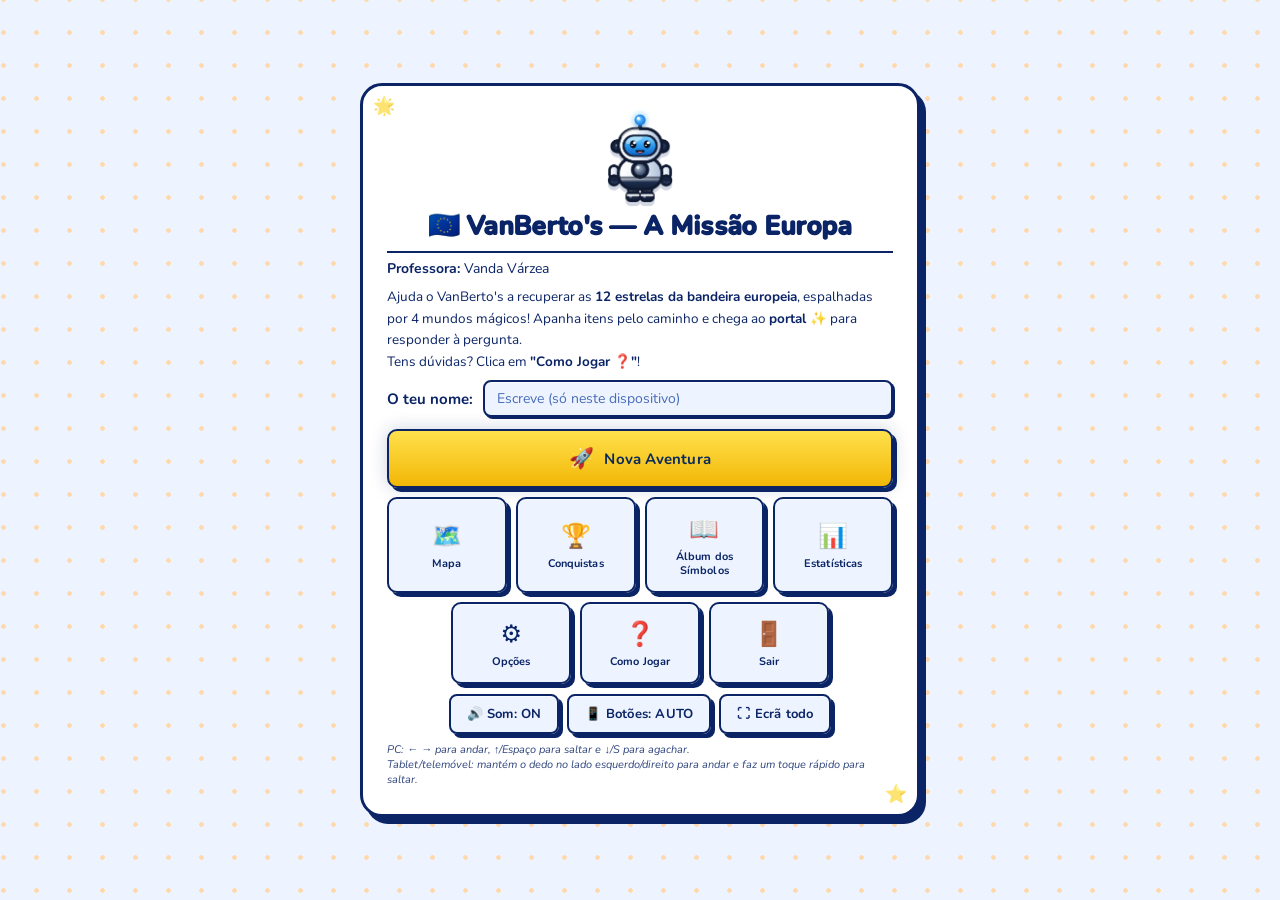
==== commit 0d47575a: "Add files via upload" ====
--- a/index.html
+++ b/index.html
@@ -7,8 +7,8 @@
        jogo deixa de arrancar — corre «node _dev/check.mjs», que o verifica e diz o valor novo. -->
   <meta http-equiv="Content-Security-Policy" content="default-src 'self'; script-src 'self' 'sha256-tq0er9YgMj5AkKnbnJ71mtSdWXq0f/aPoTRiW0I1sjM=' 'sha256-RuAraqiv2FYLC8N/puUYLXADGlp3wvWWcwLwcx2Vc4c='; style-src 'self' 'unsafe-inline'; img-src 'self' data: blob:; media-src 'self' data: blob:; font-src 'self'; connect-src 'self' data: blob:; worker-src 'self'; manifest-src 'self'; object-src 'none'; base-uri 'self'; form-action 'none'" />
   <meta name="viewport" content="width=device-width,initial-scale=1,maximum-scale=1,viewport-fit=cover" />
-  <meta name="description" content="VanBerto's e a Missão Internet Segura: jogo educativo sobre segurança online para crianças." />
-  <meta name="theme-color" content="#35d7ff" />
+  <meta name="description" content="VanBerto's — A Missão Europa: jogo educativo para o Dia da Europa, com mapas, culturas, valores e o futuro da União Europeia." />
+  <meta name="theme-color" content="#03103a" />
   <link rel="icon" type="image/x-icon" href="favicon.ico" />
   <link rel="icon" type="image/png" sizes="16x16" href="favicon-16x16.png" />
   <link rel="icon" type="image/png" sizes="32x32" href="favicon-32x32.png" />
@@ -17,8 +17,8 @@
   <link rel="manifest" href="manifest.json" />
   <meta name="apple-mobile-web-app-capable" content="yes" />
   <meta name="apple-mobile-web-app-title" content="VanBerto's" />
-  <title>VanBerto's e a Missão Internet Segura</title>
-  <link rel="stylesheet" href="dia-crianca.css?v=20261108is20" />
+  <title>VanBerto's — A Missão Europa</title>
+  <link rel="stylesheet" href="dia-crianca.css?v=20261114eu5" />
 </head>
 <body>
 
@@ -27,13 +27,13 @@
        Registada o mais cedo possível (antes do Phaser e do resto do jogo), para apanhar também
        falhas durante o carregamento. Ver a explicação e os testes em dia-crianca.js / _dev/smoke.py.
   ═══════════════════════════════════════════ -->
-  <div id="fatalErrorOverlay" style="display:none;position:fixed;inset:0;z-index:99999;background: rgba(255,247,226,0.92);align-items:center;justify-content:center;padding:16px;font-family:'Baloo 2',sans-serif;">
-    <div style="max-width:420px;width:100%;background: #fff8e7;border: 3px solid #1e1b4b;border-radius:14px;padding:22px 24px;text-align:center;color: #1e1b4b;box-shadow: 0 0 40px rgba(30,27,75,0.20);">
+  <div id="fatalErrorOverlay" style="display:none;position:fixed;inset:0;z-index:99999;background: rgba(238,244,255,0.92);align-items:center;justify-content:center;padding:16px;font-family:'Baloo 2',sans-serif;">
+    <div style="max-width:420px;width:100%;background: #eef4ff;border: 3px solid #0a2466;border-radius:14px;padding:22px 24px;text-align:center;color: #0a2466;box-shadow: 0 0 40px rgba(10,36,102,0.20);">
       <div style="font-size:40px;margin-bottom:6px;">😵</div>
-      <h2 style="margin:0 0 8px;color: #1e1b4b;font-size:20px;">Ups, algo correu mal!</h2>
+      <h2 style="margin:0 0 8px;color: #0a2466;font-size:20px;">Ups, algo correu mal!</h2>
       <p style="margin:0 0 6px;font-size:14px;line-height:1.5;">Não é culpa tua — o jogo encontrou um problema inesperado.</p>
       <p style="margin:0 0 16px;font-size:13px;line-height:1.5;opacity:0.85;">O teu progresso já está guardado neste dispositivo. Tenta recarregar; se acontecer sempre, pede a um adulto para avisar quem fez o jogo.</p>
-      <button id="btnFatalReload" style="font:inherit;font-weight:800;font-size:15px;padding:10px 22px;border-radius:10px;border: 2px solid #1e1b4b;background: linear-gradient(180deg,#d6f4ff,#d6f4ff);color: #1e1b4b;cursor:pointer;">🔄 Recarregar o jogo</button>
+      <button id="btnFatalReload" style="font:inherit;font-weight:800;font-size:15px;padding:10px 22px;border-radius:10px;border: 2px solid #0a2466;background: linear-gradient(180deg,#dbe8ff,#dbe8ff);color: #0a2466;cursor:pointer;">🔄 Recarregar o jogo</button>
       <p id="fatalErrorDetail" style="margin:14px 0 0;font-size:10px;opacity:0.5;word-break:break-word;"></p>
     </div>
   </div>
@@ -63,17 +63,17 @@
   ═══════════════════════════════════════════ -->
   <div id="startOverlay" class="overlay">
     <div class="card">
-      <img class="start-robot" src="vanberto_real.png" alt="VanBerto's, o robô" width="96" height="96" />
-      <h1>VanBerto's e a Missão Internet Segura</h1>
+      <img class="start-robot" src="vanberto_real.png" alt="VanBerto's, o guardião da Europa" width="96" height="96" />
+      <h1>🇪🇺 VanBerto's — A Missão Europa</h1>
       <p class="sub"><strong>Professora:</strong> Vanda Várzea</p>
       <p class="desc">
-        Ajuda o VanBerto's a recuperar as <strong>competências de Internet Segura</strong>,
+        Ajuda o VanBerto's a recuperar as <strong>12 estrelas da bandeira europeia</strong>,
         espalhadas por 4 mundos mágicos! Apanha itens pelo caminho e chega ao <strong>portal ✨</strong>
         para responder à pergunta.<br>
         Tens dúvidas? Clica em <strong>"Como Jogar ❓"</strong>!
       </p>
       <div class="name-row">
-        <label for="playerName">Olá! Como te chamas?</label>
+        <label for="playerName">O teu nome:</label>
         <input type="text" id="playerName" maxlength="20" placeholder="Escreve (só neste dispositivo)" autocomplete="off" />
       </div>
 
@@ -82,7 +82,7 @@
         <button id="btnStart" class="btn primary menu-tile">🚀<span>Nova Aventura</span></button>
         <button id="btnOpenMap" class="btn menu-tile">🗺️<span>Mapa</span></button>
         <button id="btnAchievements" class="btn menu-tile">🏆<span>Conquistas</span></button>
-        <button id="btnAlbum" class="btn menu-tile">📖<span>Álbum das Competências</span></button>
+        <button id="btnAlbum" class="btn menu-tile">📖<span>Álbum dos Símbolos</span></button>
         <button id="btnStats" class="btn menu-tile">📊<span>Estatísticas</span></button>
         <button id="btnOptions" class="btn menu-tile">⚙️<span>Opções</span></button>
         <button id="btnHow" class="btn menu-tile">❓<span>Como Jogar</span></button>
@@ -98,7 +98,7 @@
         <span class="hint-pc">PC: ← → para andar, ↑/Espaço para saltar e ↓/S para agachar.<br></span>
         Tablet/telemóvel: mantém o dedo no lado esquerdo/direito para andar e faz um toque rápido para saltar.
       </p>
-      <p class="tiny" id="versionTag" hidden aria-hidden="true" style="display:none !important;">Versão 20261108is20</p>
+      <p class="tiny" id="versionTag" hidden aria-hidden="true" style="display:none !important;">Versão 20261114eu5</p>
     </div>
   </div>
 
@@ -133,13 +133,13 @@
         <div class="main-story-particles" aria-hidden="true"></div>
       </div>
       <div class="history-header">
-        <span class="history-icon">🌟</span>
+        <span class="history-icon">🇪🇺</span>
         <div>
           <h2>VanBerto's precisa de ajuda!</h2>
           <p class="history-subtitle">A missão começa agora</p>
         </div>
       </div>
-      <p class="history-text">Olá! Eu sou o VanBerto's! Algo terrível aconteceu! As competências de Internet Segura desapareceram do mundo digital e foram espalhadas por 4 mundos mágicos. Preciso da tua ajuda para as recuperar todas e devolver a internet segura a todas as crianças!</p>
+      <p class="history-text">Olá! Eu sou o VanBerto's! Algo terrível aconteceu! A Estrela da Europa perdeu o seu brilho! As estrelas que representam a união entre os povos desapareceram por quatro regiões mágicas. Preciso da tua ajuda para viajar pela Europa, recuperar os símbolos da união e vencer os guardiões dos desafios, para as 12 estrelas voltarem a brilhar!</p>
       <div class="row">
         <button id="btnMainStoryContinue" class="btn primary">Vamos lá! 🗺️ ▶</button>
       </div>
@@ -193,7 +193,7 @@
       <div class="card-seal" aria-hidden="true">🏆</div>
       <h2>🏆 Conquistas</h2>
       <p class="map-progress-line">
-        Desbloqueadas: <span id="achievementsCounter" style="color: #1e1b4b;">0/7</span>
+        Desbloqueadas: <span id="achievementsCounter" style="color: #0a2466;">0/7</span>
       </p>
       <div id="achievementsGrid" class="achievements-grid"><!-- preenchido via JS --></div>
       <div class="row">
@@ -205,12 +205,12 @@
   <!-- ═══════════════════════════════════════════
        ÁLBUM DOS DIREITOS
   ═══════════════════════════════════════════ -->
-  <div id="albumOverlay" class="overlay hidden" role="dialog" aria-modal="true" aria-label="Álbum das Competências">
+  <div id="albumOverlay" class="overlay hidden" role="dialog" aria-modal="true" aria-label="Álbum dos Símbolos">
     <div class="card album-card-outer">
       <div class="card-seal" aria-hidden="true">📖</div>
-      <h2>📖 Álbum das Competências</h2>
+      <h2>📖 Álbum dos Símbolos</h2>
       <p class="map-progress-line">
-        Coleção: <span id="albumProgressPct" style="color: #1e1b4b;">0%</span> concluída
+        Coleção: <span id="albumProgressPct" style="color: #0a2466;">0%</span> concluída
       </p>
       <div class="map-progress-track"><div id="albumProgressFill" class="map-progress-fill"></div></div>
       <div id="albumGrid" class="album-grid"><!-- preenchido via JS --></div>
@@ -316,19 +316,19 @@
   <div id="certificateOverlay" class="overlay hidden" role="dialog" aria-modal="true" aria-label="Certificado">
     <div class="card certificate-card">
       <div class="certificate-header">
-        <div class="certificate-seal">🏛️</div>
+        <div class="certificate-seal">🇪🇺</div>
         <h2 class="certificate-title" id="certTitle">Certificado Oficial</h2>
-        <p class="certificate-subtitle" id="certSubtitle">de Guardião da Internet Segura</p>
+        <p class="certificate-subtitle" id="certSubtitle">de Guardião da Europa</p>
       </div>
       <div class="certificate-robot">
         <img src="vanberto_real.png" alt="VanBerto's" class="certificate-robot-img" />
       </div>
       <div class="certificate-body">
         <p class="certificate-text">Este certificado é atribuído a</p>
-        <p class="certificate-name" id="certPlayerName">Ciber-Herói</p>
-        <p class="certificate-text" id="certIntro2">que, com coragem, atenção e sabedoria, concluiu a missão das</p>
-        <p class="certificate-highlight" id="certHighlight">20 Competências de Internet Segura</p>
-        <p class="certificate-text" id="certOutro">tornando-se oficialmente Guardião da Internet Segura.</p>
+        <p class="certificate-name" id="certPlayerName">Herói da Europa</p>
+        <p class="certificate-text" id="certIntro2">que, com coragem, atenção e sabedoria, concluiu a missão de recuperar as</p>
+        <p class="certificate-highlight" id="certHighlight">12 Estrelas da Bandeira Europeia</p>
+        <p class="certificate-text" id="certOutro">tornando-se oficialmente Guardião da Europa.</p>
       </div>
       <div class="certificate-stats">
         <div class="cert-stat"><span class="cert-stat-icon">🌟</span><strong id="certScore">0</strong><span>pontos</span></div>
@@ -356,7 +356,7 @@
   <div id="rightRecoveredOverlay" aria-hidden="true">
     <div id="rightRecoveredPanel">
       <div class="rr-icon">✅</div>
-      <p class="rr-title">Competência recuperada!</p>
+      <p class="rr-title">Símbolo recuperado!</p>
       <p class="rr-name" id="rrName"></p>
     </div>
   </div>
@@ -376,105 +376,105 @@
   <div id="howOverlay" class="overlay hidden" role="dialog" aria-modal="true" aria-label="Como jogar">
     <div class="card" style="max-height:88dvh;overflow-y:auto;padding:18px 20px;">
       <h2 style="margin-bottom:4px;">Como jogar</h2>
-      <p style="font-size:11px;color: #3730a3;margin:0 0 12px;font-style:italic;">Lê com atenção antes de começar!</p>
+      <p style="font-size:11px;color: #003399;margin:0 0 12px;font-style:italic;">Lê com atenção antes de começar!</p>
 
       <!-- OBJETIVO -->
-      <p style="font-weight:700;font-size:13px;color: #3730a3;margin:8px 0 4px;">🎯 Objetivo</p>
-      <p style="font-size:12px;color: #1e1b4b;margin:0 0 10px;line-height:1.6;">
-        Chega ao <strong>portal ✨</strong> no fim de cada nível. Quando chegares, aparece uma <strong>pergunta</strong> sobre Internet Segura — responde corretamente para avançar! O jogo tem <strong>20 níveis</strong>.
+      <p style="font-weight:700;font-size:13px;color: #003399;margin:8px 0 4px;">🎯 Objetivo</p>
+      <p style="font-size:12px;color: #0a2466;margin:0 0 10px;line-height:1.6;">
+        Chega ao <strong>portal ✨</strong> no fim de cada nível. Quando chegares, aparece uma <strong>pergunta</strong> sobre a Europa — responde corretamente para avançar! O jogo tem <strong>20 níveis</strong>.
       </p>
 
       <!-- DIFICULDADE -->
-      <p style="font-weight:700;font-size:13px;color: #3730a3;margin:8px 0 6px;">🎯 Nível de Dificuldade</p>
+      <p style="font-weight:700;font-size:13px;color: #003399;margin:8px 0 6px;">🎯 Nível de Dificuldade</p>
       <div style="display:flex;flex-direction:column;gap:6px;margin-bottom:10px;">
-        <div style="background: rgba(196,246,214,0.12);border: 1px solid rgba(30,27,75,0.3);border-radius:8px;padding:7px 10px;font-size:12px;color: #1e1b4b;line-height:1.5;">
+        <div style="background: rgba(196,246,214,0.12);border: 1px solid rgba(10,36,102,0.3);border-radius:8px;padding:7px 10px;font-size:12px;color: #0a2466;line-height:1.5;">
           😊 <strong>Fácil</strong><br>
-          <span style="color: #1e1b4b;">Ritmo habitual — a experiência original do jogo.</span>
-        </div>
-        <div style="background: rgba(214,244,255,0.14);border: 1px solid rgba(30,27,75,0.3);border-radius:8px;padding:7px 10px;font-size:12px;color: #1e1b4b;line-height:1.5;">
+          <span style="color: #0a2466;">Ritmo habitual — a experiência original do jogo.</span>
+        </div>
+        <div style="background: rgba(219,232,255,0.14);border: 1px solid rgba(10,36,102,0.3);border-radius:8px;padding:7px 10px;font-size:12px;color: #0a2466;line-height:1.5;">
           🎓 <strong>Difícil</strong><br>
-          <span style="color: #1e1b4b;">Perguntas mais aprofundadas, vilões/chefes mais rápidos, menos vidas.</span>
-        </div>
-        <div style="background: rgba(255,30,30,0.14);border: 1px solid rgba(255,80,80,0.35);border-radius:8px;padding:7px 10px;font-size:12px;color: #1e1b4b;line-height:1.5;">
+          <span style="color: #0a2466;">Perguntas mais aprofundadas, vilões/chefes mais rápidos, menos vidas.</span>
+        </div>
+        <div style="background: rgba(255,30,30,0.14);border: 1px solid rgba(255,80,80,0.35);border-radius:8px;padding:7px 10px;font-size:12px;color: #0a2466;line-height:1.5;">
           🔥 <strong>Extremo</strong><br>
-          <span style="color: #b91c1c;">Só 1 vida, vilões/chefes ainda mais rápidos, quase sem Star Power.</span>
-        </div>
-      </div>
-      <p style="font-size:11px;color: #3730a3;margin:0 0 10px;font-style:italic;">
+          <span style="color: #b91c1c;">Só 1 vida, vilões/chefes ainda mais rápidos, quase sem Poder da Estrela.</span>
+        </div>
+      </div>
+      <p style="font-size:11px;color: #003399;margin:0 0 10px;font-style:italic;">
         💡 Podes escolher ou mudar isto a qualquer momento em Opções.
       </p>
 
       <!-- VILÕES -->
-      <p style="font-weight:700;font-size:13px;color: #3730a3;margin:8px 0 6px;">👾 Os Vilões — cuidado com cada tipo!</p>
+      <p style="font-weight:700;font-size:13px;color: #003399;margin:8px 0 6px;">👾 Os Vilões — cuidado com cada tipo!</p>
       <div style="display:flex;flex-direction:column;gap:6px;margin-bottom:10px;">
-        <div style="background: rgba(255,30,0,0.12);border: 1px solid rgba(255,80,80,0.3);border-radius:8px;padding:7px 10px;font-size:12px;color: #1e1b4b;line-height:1.5;">
+        <div style="background: rgba(255,30,0,0.12);border: 1px solid rgba(255,80,80,0.3);border-radius:8px;padding:7px 10px;font-size:12px;color: #0a2466;line-height:1.5;">
           🔴 <strong>Trapalhão</strong> — pequeno (o mais fácil)<br>
           <span style="color: #b91c1c;">Patrulha uma zona pequena em vai-e-vem. Lenta e previsível — boa para treinar!</span>
         </div>
-        <div style="background: rgba(255,250,238,0.14);border: 1px solid rgba(30,27,75,0.3);border-radius:8px;padding:7px 10px;font-size:12px;color: #1e1b4b;line-height:1.5;">
+        <div style="background: rgba(238,244,255,0.14);border: 1px solid rgba(10,36,102,0.3);border-radius:8px;padding:7px 10px;font-size:12px;color: #0a2466;line-height:1.5;">
           🔵 <strong>Saltitão</strong> — médio<br>
-          <span style="color: #1e1b4b;">Patrulha horizontalmente e salta de vez em quando. Mantém distância!</span>
-        </div>
-        <div style="background: rgba(196,246,214,0.12);border: 1px solid rgba(30,27,75,0.3);border-radius:8px;padding:7px 10px;font-size:12px;color: #1e1b4b;line-height:1.5;">
+          <span style="color: #0a2466;">Patrulha horizontalmente e salta de vez em quando. Mantém distância!</span>
+        </div>
+        <div style="background: rgba(196,246,214,0.12);border: 1px solid rgba(10,36,102,0.3);border-radius:8px;padding:7px 10px;font-size:12px;color: #0a2466;line-height:1.5;">
           🟢 <strong>Perseguilão</strong> — grande (o mais perigoso)<br>
-          <span style="color: #1e1b4b;">Salta frequentemente e dirige-se ao jogador. Aparece nos níveis mais avançados — muito cuidado!</span>
-        </div>
-      </div>
-      <p style="font-size:11px;color: #3730a3;margin:0 0 10px;font-style:italic;">
+          <span style="color: #0a2466;">Salta frequentemente e dirige-se ao jogador. Aparece nos níveis mais avançados — muito cuidado!</span>
+        </div>
+      </div>
+      <p style="font-size:11px;color: #003399;margin:0 0 10px;font-style:italic;">
         💡 Se apanhares a estrela ⭐, podes atropelar qualquer vilão durante 8 segundos!
       </p>
 
       <!-- ITENS -->
-      <p style="font-weight:700;font-size:13px;color: #3730a3;margin:8px 0 6px;">🎁 O que apanhar</p>
-      <ul style="margin:0 0 10px;padding-left:18px;font-size:12px;color: #1e1b4b;line-height:1.9;">
-        <li>⭐ <strong>Estrela</strong> — ativa o <strong>Star Power por 8s</strong>: atropela vilões e ganha pontos!</li>
-        <li>🛡️ <strong>Escudo</strong> — fica maior e <strong>invencível por 8s</strong>; absorve um golpe de vilão</li>
+      <p style="font-weight:700;font-size:13px;color: #003399;margin:8px 0 6px;">🎁 O que apanhar</p>
+      <ul style="margin:0 0 10px;padding-left:18px;font-size:12px;color: #0a2466;line-height:1.9;">
+        <li>⭐ <strong>Estrela da Europa</strong> — ativa o <strong>Poder da Estrela por 8s</strong>: atropela vilões e ganha pontos!</li>
+        <li>🏅 <strong>Medalha Europeia</strong> — fica maior e <strong>invencível por 8s</strong>; absorve um golpe de vilão</li>
         <li>🦅 <strong>Asas</strong> — permite <strong>saltar duas vezes</strong> no ar durante 10s (muito útil em plataformas altas!)</li>
         <li>❤️ <strong>Coração</strong> — ganha <strong>+1 vida</strong> (máximo 5 vidas)</li>
-        <li>🔐 <strong>Chip de Segurança / 🔑 Chave / 🏅 Medalha</strong> — valem <strong>pontos bónus</strong></li>
+        <li>📜 <strong>Tratado</strong> / 🇪🇺 <strong>Bandeira</strong> / 💶 <strong>Moeda de euro</strong> — valem <strong>pontos bónus</strong></li>
         <li>❓ <strong>Ponto de interrogação</strong> — esconde um item surpresa! Passa por cima para revelar</li>
       </ul>
-      <p style="font-size:11px;color: #3730a3;margin:0 0 10px;font-style:italic;">
+      <p style="font-size:11px;color: #003399;margin:0 0 10px;font-style:italic;">
         💡 Se perderes uma vida, <strong>todos os itens voltam a aparecer</strong> — podes apanhá-los de novo!
       </p>
 
       <!-- PLATAFORMAS ESPECIAIS -->
-      <p style="font-weight:700;font-size:13px;color: #3730a3;margin:8px 0 6px;">🟡 Plataformas especiais</p>
-      <ul style="margin:0 0 10px;padding-left:18px;font-size:12px;color: #1e1b4b;line-height:1.9;">
+      <p style="font-weight:700;font-size:13px;color: #003399;margin:8px 0 6px;">🟡 Plataformas especiais</p>
+      <ul style="margin:0 0 10px;padding-left:18px;font-size:12px;color: #0a2466;line-height:1.9;">
         <li>↔ <strong>Setas horizontais</strong> — a plataforma move-se da esquerda para a direita</li>
         <li>↕ <strong>Setas verticais</strong> — a plataforma sobe e desce</li>
         <li>🟠 <strong>Trampolim</strong> — catapulta-te muito mais alto que um salto normal!</li>
       </ul>
 
       <!-- CANOS -->
-      <p style="font-weight:700;font-size:13px;color: #3730a3;margin:8px 0 6px;">🚇 Canos</p>
-      <ul style="margin:0 0 10px;padding-left:18px;font-size:12px;color: #1e1b4b;line-height:1.9;">
+      <p style="font-weight:700;font-size:13px;color: #003399;margin:8px 0 6px;">🚇 Canos</p>
+      <ul style="margin:0 0 10px;padding-left:18px;font-size:12px;color: #0a2466;line-height:1.9;">
         <li>Chega-te perto de um cano e carrega <strong>↓</strong> (ou <strong>S</strong>) para tentares um atalho!</li>
         <li>🎁 Alguns levam a uma <strong>sala secreta</strong>, com uma recompensa e uma curiosidade à espera</li>
         <li>Nem todos os canos são de entrar — alguns são só obstáculos, tens de lhes saltar por cima!</li>
       </ul>
 
       <!-- PONTUAÇÃO -->
-      <p style="font-weight:700;font-size:13px;color: #3730a3;margin:8px 0 6px;">⭐ Pontuação</p>
-      <ul style="margin:0 0 10px;padding-left:18px;font-size:12px;color: #1e1b4b;line-height:1.9;">
+      <p style="font-weight:700;font-size:13px;color: #003399;margin:8px 0 6px;">⭐ Pontuação</p>
+      <ul style="margin:0 0 10px;padding-left:18px;font-size:12px;color: #0a2466;line-height:1.9;">
         <li>✅ Resposta certa à primeira → <strong>+100 pontos por nível</strong></li>
         <li>🥇 Nível sem perder nenhuma vida → <strong>bónus +50 pontos</strong></li>
         <li>💥 Atropelar vilão com Star Power → <strong>+50 pontos por vilão</strong></li>
       </ul>
 
       <!-- ESTRELAS COLECIONÁVEIS -->
-      <p style="font-weight:700;font-size:13px;color: #3730a3;margin:8px 0 6px;">⭐ Estrelas Colecionáveis (por nível)</p>
-      <ul style="margin:0 0 10px;padding-left:18px;font-size:12px;color: #1e1b4b;line-height:1.9;">
+      <p style="font-weight:700;font-size:13px;color: #003399;margin:8px 0 6px;">⭐ Estrelas Colecionáveis (por nível)</p>
+      <ul style="margin:0 0 10px;padding-left:18px;font-size:12px;color: #0a2466;line-height:1.9;">
         <li>⭐ 1ª estrela — encontraste segredos escondidos no nível</li>
         <li>⭐ 2ª estrela — completaste sem perder nenhuma vida</li>
         <li>⭐ 3ª estrela — acertaste a pergunta à primeira tentativa</li>
       </ul>
 
       <!-- CONTROLOS -->
-      <p style="font-weight:700;font-size:13px;color: #3730a3;margin:8px 0 4px;">🖥️ Controlos — PC / Teclado</p>
-      <p style="margin:2px 0 8px;font-size:12px;color: #1e1b4b;">← → para andar &nbsp;|&nbsp; ↑ ou Espaço para saltar &nbsp;|&nbsp; ↓ ou S para agachar &nbsp;|&nbsp; <strong style="color: #1e1b4b;">P</strong> — pausa &nbsp;|&nbsp; <strong style="color: #1e1b4b;">H</strong> — alto contraste &nbsp;|&nbsp; <strong style="color: #1e1b4b;">F</strong> — ecrã todo</p>
-      <p style="font-weight:700;font-size:13px;color: #3730a3;margin:4px 0 4px;">📱 Tablet / Telemóvel</p>
-      <p style="margin:2px 0 14px;font-size:12px;color: #1e1b4b;">Mantém o dedo no lado esquerdo/direito para andar · Toque rápido para saltar</p>
+      <p style="font-weight:700;font-size:13px;color: #003399;margin:8px 0 4px;">🖥️ Controlos — PC / Teclado</p>
+      <p style="margin:2px 0 8px;font-size:12px;color: #0a2466;">← → para andar &nbsp;|&nbsp; ↑ ou Espaço para saltar &nbsp;|&nbsp; ↓ ou S para agachar &nbsp;|&nbsp; <strong style="color: #0a2466;">P</strong> — pausa &nbsp;|&nbsp; <strong style="color: #0a2466;">H</strong> — alto contraste &nbsp;|&nbsp; <strong style="color: #0a2466;">F</strong> — ecrã todo</p>
+      <p style="font-weight:700;font-size:13px;color: #003399;margin:4px 0 4px;">📱 Tablet / Telemóvel</p>
+      <p style="margin:2px 0 14px;font-size:12px;color: #0a2466;">Mantém o dedo no lado esquerdo/direito para andar · Toque rápido para saltar</p>
 
       <button id="btnCloseHow" class="btn primary" style="width:100%;">Entendido — vamos jogar! ▶</button>
     </div>
@@ -500,10 +500,10 @@
     <div id="playerNameHtml" style="
       display:none; align-self:center; margin-right:8px;
       font-family:'Baloo 2',sans-serif; font-size:17px; font-weight:900;
-      color: #1e1b4b; text-shadow: none;
+      color: #0a2466; text-shadow: none;
       pointer-events:none; letter-spacing:0.3px;
-      background: rgba(255,247,226,0.55); border-radius:8px; padding:4px 10px;
-      border: 1px solid rgba(30,27,75,0.25); white-space:nowrap;
+      background: rgba(238,244,255,0.55); border-radius:8px; padding:4px 10px;
+      border: 1px solid rgba(10,36,102,0.25); white-space:nowrap;
     "></div>
     <button id="btnTeacherMenu" class="btn" aria-label="Menu do jogo" title="Menu">☰ Menu</button>
     <!-- Botões fantasma — usados internamente pelo JS para compatibilidade -->
@@ -526,7 +526,7 @@
     <p class="tmenu-section">📋 Ver</p>
     <button id="mBtnMap"          class="btn">🗺️ Mapa da Aventura</button>
     <button id="mBtnAchievements" class="btn">🏆 Conquistas</button>
-    <button id="mBtnAlbum"        class="btn">📖 Álbum das Competências</button>
+    <button id="mBtnAlbum"        class="btn">📖 Álbum dos Símbolos</button>
     <button id="mBtnStats"        class="btn">📊 Estatísticas</button>
     <button id="mBtnErrors"       class="btn">🧠 Rever Erros</button>
     <button id="mBtnCertificate"  class="btn">🏅 Certificado</button>
@@ -553,9 +553,9 @@
   <div id="historyOverlay" class="overlay hidden">
     <div class="card history-card">
       <div class="history-header">
-        <span class="history-icon">🛡️</span>
+        <span class="history-icon">🇪🇺</span>
         <div>
-          <h2>Internet Segura</h2>
+          <h2>União Europeia</h2>
           <p class="history-subtitle">Sabias que…?</p>
         </div>
       </div>
@@ -577,7 +577,7 @@
         <img class="gameover-robot-img" src="vanberto_real.png" alt="" />
         <div class="gameover-robot-shadow"></div>
       </div>
-      <p class="sub">Ficaste sem vidas! A internet precisa de ti — não desistas!</p>
+      <p class="sub">Ficaste sem vidas! A Europa precisa de ti — não desistas!</p>
       <button id="btnReviewModeGO" class="btn" style="display:none;width:100%;margin-bottom:10px;">📋 Ver erros</button>
       <div class="row">
         <button id="btnRetry" class="btn primary">🔄 Tentar de novo</button>
@@ -593,7 +593,7 @@
     <div class="card win-card">
       <div class="win-icon">🏆</div>
       <h2>Missão Concluída!</h2>
-      <p class="win-name">Parabéns, <span id="winPlayerName">Ciber-Herói</span>!</p>
+      <p class="win-name">Parabéns, <span id="winPlayerName">Herói da Europa</span>!</p>
 
       <div class="win-robot-stage" aria-hidden="true">
         <img class="win-robot-img" src="vanberto_real.png" alt="VanBerto's" />
@@ -610,19 +610,19 @@
       <!-- TABS -->
       <div id="winTabs" class="win-tabs">
         <button class="win-tab active" data-panel="winPanelReport">📋 Relatório</button>
-        <button class="win-tab" data-panel="winPanelRights">🏅 Competências</button>
+        <button class="win-tab" data-panel="winPanelRights">🏅 Símbolos</button>
       </div>
       <!-- PAINEL RELATÓRIO -->
       <div id="winPanelReport" class="win-panel active">
         <div id="winThemeErrors" style="display:none;margin:10px 0;">
-          <p style="font-weight:700;font-size:12px;color: #1e1b4b;margin:0 0 6px;">📊 Erros por tema</p>
-          <table id="winThemeTable" style="width:100%;border-collapse:collapse;font-size:11px;color: #1e1b4b;"></table>
+          <p style="font-weight:700;font-size:12px;color: #0a2466;margin:0 0 6px;">📊 Erros por tema</p>
+          <table id="winThemeTable" style="width:100%;border-collapse:collapse;font-size:11px;color: #0a2466;"></table>
         </div>
         <button id="btnReviewMode" class="btn" style="display:none;margin-top:6px;">📋 Ver erros</button>
       </div>
       <!-- PAINEL COMPETÊNCIAS CONQUISTADAS -->
       <div id="winPanelRights" class="win-panel">
-        <p style="font-size:11px;color: #3730a3;margin:4px 0 8px;text-align:center;">🏅 As 20 Competências que recuperaste</p>
+        <p style="font-size:11px;color: #003399;margin:4px 0 8px;text-align:center;">🏅 Os 20 símbolos que recuperaste</p>
         <div id="winRightsGrid" class="win-rights-grid"></div>
       </div>
       <!-- BOTÕES -->
@@ -661,7 +661,7 @@
         </div>
       </div>
       <div class="pause-tip" id="pauseTip">
-        💡 <b>Dica:</b> Apanha a estrela ⭐ para ativar o <b>Star Power</b> e atropelar vilões durante 8 segundos!
+        💡 <b>Dica:</b> Apanha a estrela ⭐ para ativar o <b>Poder da Estrela</b> e atropelar vilões durante 8 segundos!
       </div>
       <p class="pause-controls-hint">← → andar &nbsp;|&nbsp; ↑ / Espaço saltar &nbsp;|&nbsp; ↓ / S agachar &nbsp;|&nbsp; Prima ▶ Continuar para retomar</p>
     </div>
@@ -677,7 +677,7 @@
   ">
     <div id="levelTransitionPanel" style="
       background: rgba(255,232,232,0.42);
-      border: 2px solid rgba(30,27,75,0.25);
+      border: 2px solid rgba(10,36,102,0.25);
       border-radius:18px;
       padding:32px 40px;
       text-align:center;
@@ -703,7 +703,7 @@
       <div id="lcConfettiLayer" class="lc-confetti-layer"></div>
       <img id="lcVanberto" class="lc-vanberto" src="vanberto_real.png" alt="" />
       <p id="lcTitle" class="lc-title">Conseguiste!</p>
-      <p id="lcLevelName" class="lc-level-name">Nível 1 — O Portal da Identidade</p>
+      <p id="lcLevelName" class="lc-level-name">Nível 1 — Onde Fica a Europa?</p>
       <div id="lcStars" class="lc-stars">
         <div class="lc-star-item">
           <span class="lc-star" data-i="0">★</span>
@@ -725,11 +725,11 @@
 
   <div id="artefactRevealOverlay" aria-hidden="true">
     <div id="artefactRevealPanel">
-      <p class="ar-label">✨ Competência Recuperada! ✨</p>
+      <p class="ar-label">✨ Símbolo Recuperado! ✨</p>
       <div id="arRevParticles" class="ar-particles"></div>
-      <div id="arRevEmoji"  class="ar-emoji">🛡️</div>
+      <div id="arRevEmoji"  class="ar-emoji">⭐</div>
       <p  id="arRevName"   class="ar-name">Nome do Artefacto</p>
-      <p  id="arRevShort"  class="ar-short">Competência</p>
+      <p  id="arRevShort"  class="ar-short">Símbolo</p>
       <!-- Novos campos de enriquecimento -->
       <div id="arRevArticle" class="ar-article" style="display:none"></div>
       <div id="arRevCurio"   class="ar-curio"   style="display:none"></div>
@@ -755,11 +755,11 @@
   <!-- ═══════════════════════════════════════════
        GALERIA FINAL DE ARTEFACTOS
   ═══════════════════════════════════════════ -->
-  <div id="artefactGalleryOverlay" class="overlay hidden" role="dialog" aria-modal="true" aria-label="Galeria das Competências">
+  <div id="artefactGalleryOverlay" class="overlay hidden" role="dialog" aria-modal="true" aria-label="Galeria dos Símbolos">
     <div class="card ag-card">
       <div class="card-seal" aria-hidden="true">🏆</div>
-      <h2>✨ As tuas Competências Recuperadas ✨</h2>
-      <p id="agPct" class="ag-pct">0/20 competências recuperadas</p>
+      <h2>✨ Os teus Símbolos Recuperados ✨</h2>
+      <p id="agPct" class="ag-pct">0/20 símbolos recuperados</p>
       <div id="agGrid" class="ag-grid"></div>
       <div class="row">
         <button id="btnAgContinue" class="btn primary">🏆 Ver resultado final ▶</button>
@@ -804,7 +804,7 @@
   <div id="reviewOverlay" class="overlay hidden" role="dialog" aria-modal="true" aria-label="Revisão das perguntas erradas">
     <div class="card" style="max-height:88dvh;overflow-y:auto;padding:18px 20px;">
       <h2 style="margin-bottom:4px;">📋 Modo Revisão</h2>
-      <p style="font-size:12px;color: #3730a3;margin:0 0 14px;font-style:italic;">As perguntas que erraste — com a resposta certa e a explicação completa.</p>
+      <p style="font-size:12px;color: #003399;margin:0 0 14px;font-style:italic;">As perguntas que erraste — com a resposta certa e a explicação completa.</p>
       <div id="reviewList"></div>
       <div class="row">
         <button id="btnCloseReview" class="btn primary" style="width:100%;">✅ Entendido — fechar</button>
@@ -824,7 +824,7 @@
       }
     }
   </script>
-  <script src="phaser.min.js?v=20261108is20"></script>
-  <script type="module" src="dia-crianca.js?v=20261108is20"></script>
+  <script src="phaser.min.js?v=20261114eu5"></script>
+  <script type="module" src="dia-crianca.js?v=20261114eu5"></script>
 </body>
 </html>
--- a/dia-crianca.css
+++ b/dia-crianca.css
@@ -11,7 +11,7 @@
 
 html, body {
   margin: 0; padding: 0;
-  background: #fff8e5;
+  background: #eef4ff;
   font-family: 'Nunito', 'Baloo 2', sans-serif;
   overflow: hidden;
   height: 100dvh;
@@ -37,9 +37,9 @@
   overflow-y: auto;
   box-sizing: border-box;
   background: radial-gradient(ellipse 70% 60% at 50% 48%,
-      rgba(214,244,255,0.18) 0%, rgba(255,248,229,0) 55%, #fff7e2 100%),
+      rgba(219,232,255,0.18) 0%, rgba(238,244,255,0) 55%, #eef4ff 100%),
     radial-gradient(circle, rgba(255,252,245,0.16) 1.3px, transparent 1.3px) 0 0/26px 26px,
-    #fff7e2;
+    #eef4ff;
   animation: festFlicker 5s ease-in-out infinite;
 }
 
@@ -50,17 +50,17 @@
      opacidade mantém-se sempre sólida. O padrão de pontos mantém-se igual
      em todos os frames, só a cor do brilho radial muda. */
   0%,100% { background: radial-gradient(ellipse 70% 60% at 50% 48%,
-      rgba(214,244,255,0.18) 0%, rgba(255,248,229,0) 55%, #fff7e2 100%),
+      rgba(219,232,255,0.18) 0%, rgba(238,244,255,0) 55%, #eef4ff 100%),
     radial-gradient(circle, rgba(255,252,245,0.16) 1.3px, transparent 1.3px) 0 0/26px 26px,
-    #fff7e2; }
+    #eef4ff; }
   30% { background: radial-gradient(ellipse 68% 58% at 51% 46%,
-      rgba(214,244,255,0.2) 0%, rgba(255,248,229,0) 55%, #fff7e2 100%),
+      rgba(219,232,255,0.2) 0%, rgba(238,244,255,0) 55%, #eef4ff 100%),
     radial-gradient(circle, rgba(255,252,245,0.16) 1.3px, transparent 1.3px) 0 0/26px 26px,
-    #fff7e2; }
+    #eef4ff; }
   65% { background: radial-gradient(ellipse 72% 62% at 49% 50%,
-      rgba(226,234,255,0.16) 0%, rgba(255,248,229,0) 55%, #fff7e2 100%),
+      rgba(226,234,255,0.16) 0%, rgba(238,244,255,0) 55%, #eef4ff 100%),
     radial-gradient(circle, rgba(255,252,245,0.16) 1.3px, transparent 1.3px) 0 0/26px 26px,
-    #fff7e2; }
+    #eef4ff; }
 }
 
 .hidden { display: none; }
@@ -72,11 +72,11 @@
   width: min(560px, 94vw);
   background: url("data:image/svg+xml,%3Csvg xmlns='http://www.w3.org/2000/svg' width='300' height='300'%3E%3Cfilter id='n'%3E%3CfeTurbulence type='fractalNoise' baseFrequency='0.75' numOctaves='4' stitchTiles='stitch'/%3E%3CfeColorMatrix type='saturate' values='0'/%3E%3C/filter%3E%3Crect width='300' height='300' filter='url(%23n)' opacity='0.05'/%3E%3C/svg%3E"),
     radial-gradient(ellipse 140% 90% at 15% -10%, rgba(255,252,245,0.22) 0%, transparent 55%),
-    linear-gradient(145deg, #fff9ea 0%, #fff8e7 45%, #fff8e4 100%);
+    linear-gradient(145deg, #eef4ff 0%, #eef4ff 45%, #eef4ff 100%);
   border: 3px solid transparent;
   background-clip: padding-box;
   border-radius: 14px;
-  box-shadow: 0 0 0 3px #1e1b4b, 0 0 0 5px #1e1b4b, 8px 8px 0 #1e1b4b, 0 0 50px rgba(30,27,75,0.20), inset 0 1px 0 rgba(255,255,255,0.7);
+  box-shadow: 0 0 0 3px #0a2466, 0 0 0 5px #0a2466, 8px 8px 0 #0a2466, 0 0 50px rgba(10,36,102,0.20), inset 0 1px 0 rgba(255,255,255,0.7);
   padding: 20px 24px 16px;
   position: relative;
   animation: cardPop 0.22s cubic-bezier(.34,1.56,.64,1) both;
@@ -95,7 +95,7 @@
   font-size: 18px; opacity: 0.7;
 }
 .card::after {
-  content: '🛡️';
+  content: '⭐';
   position: absolute;
   bottom: 8px; right: 10px;
   font-size: 18px; opacity: 0.7;
@@ -107,10 +107,10 @@
   top: 10px; right: 10px;
   width: 44px; height: 44px;
   border-radius: 50%;
-  border: 2px solid rgba(30,27,75,0.35);
+  border: 2px solid rgba(10,36,102,0.35);
   background: radial-gradient(circle at 40% 35%, rgba(255,252,245,0.45), rgba(226,234,255,0.25)),
     repeating-conic-gradient(rgba(255,215,0,0.12) 0deg 9deg, transparent 9deg 18deg);
-  box-shadow: inset 0 1px 0 rgba(255,255,255,0.7), 0 2px 8px rgba(30,27,75,0.20);
+  box-shadow: inset 0 1px 0 rgba(255,255,255,0.7), 0 2px 8px rgba(10,36,102,0.20);
   display: flex; align-items: center; justify-content: center;
   font-size: 18px; opacity: 0.85;
   pointer-events: none; z-index: 1;
@@ -126,26 +126,26 @@
   font-size: 22px; font-weight: 900;
   margin: 0 0 8px;
   text-align: center; letter-spacing: 0.3px;
-  border-bottom: 2px solid #1e1b4b;
+  border-bottom: 2px solid #0a2466;
   padding-bottom: 8px;
   /* Título estilo "bolha pop" — creme sólido + contorno magenta grosso.
      Mais legível do que o gradiente pastel anterior (que tinha pouco
      contraste contra o próprio contorno branco). */
-  color: #1e1b4b;
-  -webkit-text-stroke: 1.8px #1e1b4b;
+  color: #0a2466;
+  -webkit-text-stroke: 1.8px #0a2466;
   paint-order: stroke fill;
   text-shadow: none;
 }
 .card h2 {
   font-family: 'Nunito', system-ui, sans-serif;
   font-size: 17px; font-weight: 800;
-  color: #1e1b4b; margin: 0 0 10px;
+  color: #0a2466; margin: 0 0 10px;
   text-align: center;
   text-shadow: none;
 }
 
-.sub  { margin: 0 0 8px; color: #1e1b4b; font-size: 14px; }
-.desc { margin: 6px 0 2px; color: #1e1b4b; font-size: 13.5px; line-height: 1.6; }
+.sub  { margin: 0 0 8px; color: #0a2466; font-size: 14px; }
+.desc { margin: 6px 0 2px; color: #0a2466; font-size: 13.5px; line-height: 1.6; }
 
 .row {
   display: flex; gap: 8px; justify-content: center;
@@ -157,14 +157,14 @@
    ===================================================== */
 .btn {
   font-family: 'Nunito', system-ui, sans-serif;
-  border: 2.5px solid #1e1b4b;
-  background: linear-gradient(180deg, #fff9e9 0%, #fff8e6 100%);
-  color: #1e1b4b;
+  border: 2.5px solid #0a2466;
+  background: linear-gradient(180deg, #eef4ff 0%, #eef4ff 100%);
+  color: #0a2466;
   border-radius: 8px;
   padding: 9px 16px;
   font-weight: 800; font-size: 13px;
   cursor: pointer;
-  box-shadow: 4px 4px 0 #1e1b4b, inset 0 1px 0 rgba(255,255,255,0.7);
+  box-shadow: 4px 4px 0 #0a2466, inset 0 1px 0 rgba(255,255,255,0.7);
   user-select: none; letter-spacing: 0.2px;
   transition: background 0.12s, transform 0.08s, box-shadow 0.08s;
   /* Todos os botões (incluindo cada "Fechar"): evita o duplo-toque-para-ampliar do telemóvel
@@ -186,9 +186,9 @@
 */
 @media (hover:hover) and (pointer:fine) {
   .btn:hover:not(:disabled) {
-    background: linear-gradient(180deg, #fff9eb 0%, #fff8e8 100%);
+    background: linear-gradient(180deg, #eef4ff 0%, #eef4ff 100%);
     transform: translate(-1px, -1px);
-    box-shadow: 5px 5px 0 #1e1b4b, inset 0 1px 0 rgba(255,255,255,0.7);
+    box-shadow: 5px 5px 0 #0a2466, inset 0 1px 0 rgba(255,255,255,0.7);
   }
   .btn.primary:hover:not(:disabled) {
     background: linear-gradient(180deg, #fff07a 0%, #ffd21f 100%);
@@ -196,15 +196,15 @@
 }
 .btn:active:not(:disabled) {
   transform: translate(2px, 2px);
-  box-shadow: 2px 2px 0 #1e1b4b;
+  box-shadow: 2px 2px 0 #0a2466;
 }
 .btn:disabled { cursor: default; opacity: 0.6; }
 
 .btn.primary {
   background: linear-gradient(180deg, #ffe14d 0%, #f2b705 100%);
   color: #0a2a5c;
-  border-color: #1e1b4b;
-  box-shadow: 4px 4px 0 #1e1b4b, inset 0 1px 0 rgba(255,255,255,0.7);
+  border-color: #0a2466;
+  box-shadow: 4px 4px 0 #0a2466, inset 0 1px 0 rgba(255,255,255,0.7);
   text-shadow: none;
 }
 
@@ -214,13 +214,13 @@
 #quizAnswers .btn:focus,
 #quizAnswers .btn:focus-visible {
   outline: none;
-  border-color: #1e1b4b;
-  box-shadow: 0 0 0 3px #1e1b4b, 4px 4px 0 #1e1b4b, inset 0 1px 0 rgba(255,255,255,0.7);
+  border-color: #0a2466;
+  box-shadow: 0 0 0 3px #0a2466, 4px 4px 0 #0a2466, inset 0 1px 0 rgba(255,255,255,0.7);
 }
 #btnCloseQuiz:focus,
 #btnCloseQuiz:focus-visible {
   outline: none;
-  box-shadow: 0 0 0 3px #1e1b4b, 4px 4px 0 #1e1b4b, inset 0 1px 0 rgba(255,255,255,0.7);
+  box-shadow: 0 0 0 3px #0a2466, 4px 4px 0 #0a2466, inset 0 1px 0 rgba(255,255,255,0.7);
 }
 
 #quizAnswers .btn {
@@ -247,10 +247,10 @@
 
 .tiny {
   margin-top: 8px; font-size: 11px;
-  color: #1e1b4b; opacity: 0.85; font-style: italic;
-}
-.list { margin: 10px 0 0 20px; color: #1e1b4b; font-size: 13px; line-height: 1.9; }
-.q { font-weight: 700; color: #1e1b4b; font-size: 14px; line-height: 1.55; margin: 0 0 8px; }
+  color: #0a2466; opacity: 0.85; font-style: italic;
+}
+.list { margin: 10px 0 0 20px; color: #0a2466; font-size: 13px; line-height: 1.9; }
+.q { font-weight: 700; color: #0a2466; font-size: 14px; line-height: 1.55; margin: 0 0 8px; }
 .answers { display: grid; gap: 8px; margin: 0 0 8px; }
 /* Difícil e Extremo têm 4 opções (ver showQuiz): em ecrãs largos ficam em 2×2, para o
    cartão do quiz não ter de deslizar. Em ecrãs estreitos (retrato) continua 1 coluna. */
@@ -259,11 +259,11 @@
 }
 .feedback { min-height: 22px; font-weight: 800; white-space: pre-line; font-size: 13px; margin: 0; }
 .explanation {
-  background: rgba(214,244,255,0.12);
-  border-left: 3px solid #1e1b4b;
+  background: rgba(219,232,255,0.12);
+  border-left: 3px solid #0a2466;
   border-radius: 4px; padding: 8px 12px;
   font-size: 12px; font-style: italic;
-  color: #1e1b4b; margin: 8px 0 0; line-height: 1.6;
+  color: #0a2466; margin: 8px 0 0; line-height: 1.6;
 }
 
 /* =====================================================
@@ -272,34 +272,34 @@
 .history-card {
   width: min(620px, 96vw) !important;
   background: url("data:image/svg+xml,%3Csvg xmlns='http://www.w3.org/2000/svg' width='300' height='300'%3E%3Cfilter id='n'%3E%3CfeTurbulence type='fractalNoise' baseFrequency='0.65' numOctaves='4' stitchTiles='stitch'/%3E%3CfeColorMatrix type='saturate' values='0'/%3E%3C/filter%3E%3Crect width='300' height='300' filter='url(%23n)' opacity='0.06'/%3E%3C/svg%3E"),
-    linear-gradient(145deg, #fff8e6 0%, #fff8e4 100%) !important;
-  box-shadow: 0 0 0 3px #1e1b4b, 0 0 0 5px #1e1b4b, 8px 8px 0 #1e1b4b, 0 0 40px rgba(30,27,75,0.20), inset 0 1px 0 rgba(255,255,255,0.7) !important;
-  color: #1e1b4b;
+    linear-gradient(145deg, #eef4ff 0%, #eef4ff 100%) !important;
+  box-shadow: 0 0 0 3px #0a2466, 0 0 0 5px #0a2466, 8px 8px 0 #0a2466, 0 0 40px rgba(10,36,102,0.20), inset 0 1px 0 rgba(255,255,255,0.7) !important;
+  color: #0a2466;
 }
 
 .history-header {
   display: flex; align-items: center; gap: 14px;
-  margin-bottom: 14px; border-bottom: 1px solid rgba(30,27,75,0.3);
+  margin-bottom: 14px; border-bottom: 1px solid rgba(10,36,102,0.3);
   padding-bottom: 12px;
 }
 .history-icon { font-size: 42px; flex-shrink: 0; }
 
 .history-card h2 {
-  color: #1e1b4b !important; font-size: 18px; margin: 0 0 2px;
+  color: #0a2466 !important; font-size: 18px; margin: 0 0 2px;
   font-family: 'Nunito', system-ui, sans-serif; border: none; padding: 0;
   text-shadow: none;
 }
 .history-subtitle {
-  margin: 0; font-size: 11px; color: #1e1b4b;
+  margin: 0; font-size: 11px; color: #0a2466;
   font-weight: 800; text-transform: uppercase; letter-spacing: 1.5px;
   font-family: 'Nunito', system-ui, sans-serif;
 }
 
 .history-text {
-  font-size: 14px; line-height: 1.85; color: #1e1b4b;
+  font-size: 14px; line-height: 1.85; color: #0a2466;
   white-space: pre-line; margin: 0 0 14px;
-  background: rgba(214,244,255,0.1);
-  border-left: 3px solid #1e1b4b;
+  background: rgba(219,232,255,0.1);
+  border-left: 3px solid #0a2466;
   border-radius: 4px; padding: 12px 14px;
   font-style: italic;
   animation: textReveal 0.55s ease-out both;
@@ -313,7 +313,7 @@
 
 .history-title {
   display: block; font-size: 15px; font-weight: 800;
-  color: #1e1b4b; margin-bottom: 8px;
+  color: #0a2466; margin-bottom: 8px;
   font-family: 'Nunito', system-ui, sans-serif; font-style: normal;
   letter-spacing: 0.2px;
   animation: titleReveal 0.35s ease-out both;
@@ -327,8 +327,8 @@
 .history-card .btn.primary {
   background: linear-gradient(180deg, #ffe14d 0%, #f2b705 100%) !important;
   color: #0a2a5c !important;
-  border-color: #1e1b4b !important;
-  box-shadow: 3px 3px 0 #1e1b4b !important;
+  border-color: #0a2466 !important;
+  box-shadow: 3px 3px 0 #0a2466 !important;
 }
 
 /* =====================================================
@@ -339,8 +339,8 @@
   background: url("data:image/svg+xml,%3Csvg xmlns='http://www.w3.org/2000/svg' width='300' height='300'%3E%3Cfilter id='n'%3E%3CfeTurbulence type='fractalNoise' baseFrequency='0.75' numOctaves='4' stitchTiles='stitch'/%3E%3CfeColorMatrix type='saturate' values='0'/%3E%3C/filter%3E%3Crect width='300' height='300' filter='url(%23n)' opacity='0.05'/%3E%3C/svg%3E"),
     linear-gradient(135deg, #ffe8e8, #ffe8e8) !important;
   border: 3px solid #c0392b !important;
-  box-shadow: 8px 8px 0 #1e1b4b, 0 0 40px rgba(30,27,75,0.20) !important;
-  color: #1e1b4b;
+  box-shadow: 8px 8px 0 #0a2466, 0 0 40px rgba(10,36,102,0.20) !important;
+  color: #0a2466;
 }
 .gameover-card h2 { color: #b91c1c !important; font-size: 26px; margin: 0 0 8px; font-family: 'Nunito', system-ui, sans-serif; text-shadow: none; }
 .gameover-card .sub { color: #b91c1c; font-style: italic; }
@@ -429,10 +429,10 @@
   max-height: calc(100dvh - 24px);
   overflow-y: auto;
   background: url("data:image/svg+xml,%3Csvg xmlns='http://www.w3.org/2000/svg' width='300' height='300'%3E%3Cfilter id='n'%3E%3CfeTurbulence type='fractalNoise' baseFrequency='0.75' numOctaves='4' stitchTiles='stitch'/%3E%3CfeColorMatrix type='saturate' values='0'/%3E%3C/filter%3E%3Crect width='300' height='300' filter='url(%23n)' opacity='0.05'/%3E%3C/svg%3E"),
-    linear-gradient(145deg, #fff8e4 0%, #fff7e3 100%);
-  border: 3px solid #1e1b4b;
+    linear-gradient(145deg, #eef4ff 0%, #eef4ff 100%);
+  border: 3px solid #0a2466;
   border-radius: 14px;
-  box-shadow: 0 0 0 2px #1e1b4b, 8px 8px 0 #1e1b4b, 0 0 40px rgba(30,27,75,0.20), inset 0 1px 0 rgba(255,255,255,0.7);
+  box-shadow: 0 0 0 2px #0a2466, 8px 8px 0 #0a2466, 0 0 40px rgba(10,36,102,0.20), inset 0 1px 0 rgba(255,255,255,0.7);
   padding: 16px 18px 14px;
   pointer-events: all;
   animation: pauseSlideIn 0.2s cubic-bezier(.34,1.45,.64,1) both;
@@ -448,7 +448,7 @@
 .pause-title {
   font-family: 'Nunito', system-ui, sans-serif;
   font-size: 22px; font-weight: 900;
-  color: #1e1b4b; margin: 0 0 14px;
+  color: #0a2466; margin: 0 0 14px;
   text-shadow: none;
   letter-spacing: 2px;
 }
@@ -484,19 +484,19 @@
   margin: 0 0 14px;
 }
 .pause-info-box {
-  background: rgba(214,244,255,0.1);
-  border: 1px solid rgba(30,27,75,0.18);
+  background: rgba(219,232,255,0.1);
+  border: 1px solid rgba(10,36,102,0.18);
   border-radius: 8px;
   padding: 8px 10px;
   font-size: 12px;
-  color: #1e1b4b;
+  color: #0a2466;
   line-height: 1.5;
 }
 .pause-info-box strong {
   display: block;
   font-family: 'Nunito', system-ui, sans-serif;
   font-size: 11px;
-  color: #3730a3;
+  color: #003399;
   text-transform: uppercase;
   letter-spacing: 0.8px;
   margin-bottom: 3px;
@@ -505,26 +505,26 @@
   font-family: 'Nunito', system-ui, sans-serif;
   font-size: 17px;
   font-weight: 900;
-  color: #1e1b4b;
+  color: #0a2466;
 }
 
 .pause-tip {
   background: rgba(255,215,0,0.08);
-  border-left: 3px solid #1e1b4b;
+  border-left: 3px solid #0a2466;
   border-radius: 4px;
   padding: 8px 12px;
   font-size: 13px;
-  color: #1e1b4b;
+  color: #0a2466;
   font-style: italic;
   text-align: left;
   margin-bottom: 14px;
   line-height: 1.6;
 }
-.pause-tip b { color: #1e1b4b; font-style: normal; }
+.pause-tip b { color: #0a2466; font-style: normal; }
 
 .pause-controls-hint {
   font-size: 12px;
-  color: #3730a3;
+  color: #003399;
   opacity: 0.9;
   margin-top: 10px;
   font-style: italic;
@@ -584,24 +584,24 @@
 .win-card {
   text-align: center;
   background: url("data:image/svg+xml,%3Csvg xmlns='http://www.w3.org/2000/svg' width='300' height='300'%3E%3Cfilter id='n'%3E%3CfeTurbulence type='fractalNoise' baseFrequency='0.75' numOctaves='4' stitchTiles='stitch'/%3E%3CfeColorMatrix type='saturate' values='0'/%3E%3C/filter%3E%3Crect width='300' height='300' filter='url(%23n)' opacity='0.04'/%3E%3C/svg%3E"),
-    linear-gradient(135deg, #fff7e3, #fff8e6) !important;
-  box-shadow: 0 0 0 3px #1e1b4b, 0 0 0 6px #1e1b4b, 0 0 0 8px #1e1b4b, 8px 8px 0 #1e1b4b, 0 0 60px rgba(30,27,75,0.20), 0 0 120px rgba(30,27,75,0.20) !important;
-  color: #1e1b4b;
+    linear-gradient(135deg, #eef4ff, #eef4ff) !important;
+  box-shadow: 0 0 0 3px #0a2466, 0 0 0 6px #0a2466, 0 0 0 8px #0a2466, 8px 8px 0 #0a2466, 0 0 60px rgba(10,36,102,0.20), 0 0 120px rgba(10,36,102,0.20) !important;
+  color: #0a2466;
   animation: cardPop 0.3s cubic-bezier(.34,1.56,.64,1) both, winGlow 2.5s ease-in-out infinite;
 }
 @keyframes winGlow {
-  0%,100% { box-shadow: 0 0 0 3px #1e1b4b, 0 0 0 6px #1e1b4b, 0 0 0 8px #1e1b4b, 8px 8px 0 #1e1b4b, 0 0 60px rgba(30,27,75,0.20); }
-  50%     { box-shadow: 0 0 0 3px #1e1b4b, 0 0 0 6px #1e1b4b, 0 0 0 9px #1e1b4b, 8px 8px 0 #1e1b4b, 0 0 80px rgba(30,27,75,0.20); }
-}
-.win-card h2 { color: #1e1b4b !important; font-size: 26px; margin: 0 0 6px; font-family: 'Nunito', system-ui, sans-serif; text-shadow: none; }
+  0%,100% { box-shadow: 0 0 0 3px #0a2466, 0 0 0 6px #0a2466, 0 0 0 8px #0a2466, 8px 8px 0 #0a2466, 0 0 60px rgba(10,36,102,0.20); }
+  50%     { box-shadow: 0 0 0 3px #0a2466, 0 0 0 6px #0a2466, 0 0 0 9px #0a2466, 8px 8px 0 #0a2466, 0 0 80px rgba(10,36,102,0.20); }
+}
+.win-card h2 { color: #0a2466 !important; font-size: 26px; margin: 0 0 6px; font-family: 'Nunito', system-ui, sans-serif; text-shadow: none; }
 .win-icon { font-size: 72px; margin-bottom: 8px; animation: winSpin 8s linear infinite; }
 @keyframes winSpin   { 0%{filter:drop-shadow(0 0 8px #ffd700)} 50%{filter:drop-shadow(0 0 20px #35d7ff)} 100%{filter:drop-shadow(0 0 8px #ffd700)} }
-.win-name { font-size: 16px; color: #1e1b4b; margin: 0 0 16px; font-style: italic; }
-.win-name span { font-weight: 800; color: #1e1b4b; font-style: normal; text-shadow: none; }
+.win-name { font-size: 16px; color: #0a2466; margin: 0 0 16px; font-style: italic; }
+.win-name span { font-weight: 800; color: #0a2466; font-style: normal; text-shadow: none; }
 .win-stats { display: flex; flex-direction: column; gap: 8px; margin: 0 0 14px; }
-.win-stat { font-size: 14px; color: #1e1b4b; background: rgba(214,244,255,0.14); border: 1px solid rgba(30,27,75,0.18); border-radius: 6px; padding: 7px 12px; }
-.win-medal { font-size: 17px; font-weight: 800; color: #1e1b4b; background: rgba(255,215,0,0.14); border-color: rgba(30,27,75,0.35) !important; text-shadow: none; }
-.win-card .btn.primary { background: linear-gradient(180deg, #ffe14d 0%, #f2b705 100%) !important; border-color: #1e1b4b !important; color: #0a2a5c !important; font-size:15px; padding:11px 22px; }
+.win-stat { font-size: 14px; color: #0a2466; background: rgba(219,232,255,0.14); border: 1px solid rgba(10,36,102,0.18); border-radius: 6px; padding: 7px 12px; }
+.win-medal { font-size: 17px; font-weight: 800; color: #0a2466; background: rgba(255,215,0,0.14); border-color: rgba(10,36,102,0.35) !important; text-shadow: none; }
+.win-card .btn.primary { background: linear-gradient(180deg, #ffe14d 0%, #f2b705 100%) !important; border-color: #0a2466 !important; color: #0a2a5c !important; font-size:15px; padding:11px 22px; }
 
 /* =====================================================
    VANBERTO'S ORIGINAL — ecrã de vitória
@@ -625,7 +625,7 @@
 }
 .win-robot-shadow {
   width: 70px; height: 11px;
-  background: radial-gradient(ellipse, rgba(214,244,255,0.45) 0%, transparent 72%);
+  background: radial-gradient(ellipse, rgba(219,232,255,0.45) 0%, transparent 72%);
   border-radius: 50%;
   margin-top: -6px;
   animation: vbShadow 1s steps(1,end) infinite;
@@ -812,11 +812,11 @@
   z-index: 9600;
   flex-direction: column;
   gap: 0;
-  background: linear-gradient(160deg, #fff8e5 0%, #fff7e3 100%);
-  border: 2px solid #1e1b4b;
+  background: linear-gradient(160deg, #eef4ff 0%, #eef4ff 100%);
+  border: 2px solid #0a2466;
   border-radius: 12px;
   padding: 8px;
-  box-shadow: 0 0 0 2px #1e1b4b, 6px 6px 0 #1e1b4b, 0 8px 32px rgba(30,27,75,0.20);
+  box-shadow: 0 0 0 2px #0a2466, 6px 6px 0 #0a2466, 0 8px 32px rgba(10,36,102,0.20);
   min-width: 200px;
   max-width: 240px;
   max-height: calc(100dvh - 66px);
@@ -828,12 +828,12 @@
 .tmenu-section {
   font-family: 'Nunito', system-ui, sans-serif;
   font-size: 9px; font-weight: 800;
-  color: #3730a3;
+  color: #003399;
   text-transform: uppercase;
   letter-spacing: 1.5px;
   padding: 8px 6px 3px;
   opacity: 0.85;
-  border-top: 1px solid rgba(30,27,75,0.2);
+  border-top: 1px solid rgba(10,36,102,0.2);
   margin-top: 2px;
 }
 .tmenu-section:first-child {
@@ -853,32 +853,32 @@
   background: transparent;
   box-shadow: none;
   transition: background 0.1s;
-  color: #1e1b4b;
+  color: #0a2466;
 }
 #teacherMenuPanel .btn:hover:not(:disabled) {
-  background: rgba(214,244,255,0.18);
-  border-color: rgba(30,27,75,0.35);
+  background: rgba(219,232,255,0.18);
+  border-color: rgba(10,36,102,0.35);
   transform: none;
   box-shadow: none;
 }
 #teacherMenuPanel .btn:active:not(:disabled) {
-  background: rgba(214,244,255,0.3);
+  background: rgba(219,232,255,0.3);
   transform: none;
   box-shadow: none;
 }
 
 body.hc-mode #teacherMenuPanel {
   background: #ffe8e8 !important;
-  border-color: #1e1b4b !important;
+  border-color: #0a2466 !important;
 }
 body.hc-mode #teacherMenuPanel .btn {
-  color: #1e1b4b !important;
+  color: #0a2466 !important;
   border-color: transparent !important;
 }
 body.hc-mode #teacherMenuPanel .btn:hover:not(:disabled) {
   background: #ffe8e8 !important;
 }
-body.hc-mode .tmenu-section { color: #3730a3 !important; border-color: #1e1b4b !important; }
+body.hc-mode .tmenu-section { color: #003399 !important; border-color: #0a2466 !important; }
 
 /* =====================================================
    ALTO CONTRASTE
@@ -900,7 +900,7 @@
   position:fixed; top:50%; left:50%; transform:translate(-50%,-50%);
   z-index:4000; pointer-events:none;
   font-family: 'Nunito', system-ui, sans-serif; font-size:26px; font-weight:900;
-  color: #1e1b4b; text-align:center; white-space:pre-line;
+  color: #0a2466; text-align:center; white-space:pre-line;
   text-shadow: none; opacity:0; transition:opacity 0.2s;
 }
 #bonusStars.show { opacity:1; }
@@ -909,19 +909,19 @@
    NOME DO JOGADOR
    ===================================================== */
 .name-row { display:flex; align-items:center; gap:10px; margin:8px 0 2px; flex-wrap:wrap; }
-.name-row label { font-family: 'Nunito', system-ui, sans-serif; font-weight:800; font-size:13px; white-space:nowrap; color: #1e1b4b; }
+.name-row label { font-family: 'Nunito', system-ui, sans-serif; font-weight:800; font-size:13px; white-space:nowrap; color: #0a2466; }
 .name-row input {
-  flex:1; min-width:140px; border: 2px solid #1e1b4b; border-radius:8px;
+  flex:1; min-width:140px; border: 2px solid #0a2466; border-radius:8px;
   padding:7px 12px; font-size:14px; font-family:'Nunito',sans-serif;
-  background: #fff8e5;
-  box-shadow: 2px 2px 0 #1e1b4b, inset 0 1px 0 rgba(255,255,255,0.7);
-  outline: none; color: #1e1b4b;
+  background: #eef4ff;
+  box-shadow: 2px 2px 0 #0a2466, inset 0 1px 0 rgba(255,255,255,0.7);
+  outline: none; color: #0a2466;
   transition: box-shadow 0.15s;
 }
 .name-row input:focus {
-  box-shadow: 2px 2px 0 #1e1b4b, 0 0 0 3px #1e1b4b, inset 0 1px 0 rgba(255,255,255,0.7);
-}
-.name-row input::placeholder { color: #3730a3; opacity: 0.7; }
+  box-shadow: 2px 2px 0 #0a2466, 0 0 0 3px #0a2466, inset 0 1px 0 rgba(255,255,255,0.7);
+}
+.name-row input::placeholder { color: #003399; opacity: 0.7; }
 
 /* =====================================================
    TOUCH CONTROLS — coloridos e divertidos
@@ -977,13 +977,13 @@
 .touch-btn {
   pointer-events:all;
   width:52px; height:52px; border-radius:50%;
-  border: 2px solid #1e1b4b;
-  background: radial-gradient(circle at 38% 32%, rgba(214,244,255,0.22), transparent 58%),
-    rgba(255,248,229,0.84);
-  color: #1e1b4b;
+  border: 2px solid #0a2466;
+  background: radial-gradient(circle at 38% 32%, rgba(219,232,255,0.22), transparent 58%),
+    rgba(238,244,255,0.84);
+  color: #0a2466;
   font-size:20px; font-weight:900;
   display:flex; align-items:center; justify-content:center;
-  box-shadow: 0 6px 20px rgba(30,27,75,0.20), 0 2px 6px rgba(30,27,75,0.20), inset 0 1px 0 rgba(255,255,255,0.7), inset 0 1px 0 rgba(255,255,255,0.7);
+  box-shadow: 0 6px 20px rgba(10,36,102,0.20), 0 2px 6px rgba(10,36,102,0.20), inset 0 1px 0 rgba(255,255,255,0.7), inset 0 1px 0 rgba(255,255,255,0.7);
   user-select:none; -webkit-tap-highlight-color:transparent; cursor:pointer;
   transition: background 0.1s, transform 0.08s, box-shadow 0.08s;
   touch-action:manipulation;
@@ -991,36 +991,36 @@
 }
 
 .touch-btn.pressed {
-  background: radial-gradient(circle at 38% 32%, rgba(214,244,255,0.42), transparent 55%),
-    rgba(214,244,255,0.38);
+  background: radial-gradient(circle at 38% 32%, rgba(219,232,255,0.42), transparent 55%),
+    rgba(219,232,255,0.38);
   transform: scale(0.88);
-  border-color: #1e1b4b;
-  box-shadow: 0 2px 8px rgba(30,27,75,0.20), inset 0 1px 0 rgba(255,255,255,0.7);
+  border-color: #0a2466;
+  box-shadow: 0 2px 8px rgba(10,36,102,0.20), inset 0 1px 0 rgba(255,255,255,0.7);
 }
 
 .touch-jump {
   width:60px; height:60px; font-size:22px;
   background: radial-gradient(circle at 38% 32%, rgba(255,215,0,0.32), transparent 55%),
     rgba(226,234,255,0.28);
-  border-color: #1e1b4b;
+  border-color: #0a2466;
   border-width: 3px;
-  box-shadow: 0 6px 24px rgba(30,27,75,0.20), 0 0 16px rgba(30,27,75,0.20), inset 0 1px 0 rgba(255,255,255,0.7), inset 0 1px 0 rgba(255,255,255,0.7);
+  box-shadow: 0 6px 24px rgba(10,36,102,0.20), 0 0 16px rgba(10,36,102,0.20), inset 0 1px 0 rgba(255,255,255,0.7), inset 0 1px 0 rgba(255,255,255,0.7);
 }
 .touch-jump.pressed {
   background: radial-gradient(circle at 38% 32%, rgba(255,215,0,0.55), transparent 55%),
-    rgba(214,244,255,0.52);
+    rgba(219,232,255,0.52);
 }
 
 .touch-crouch {
-  background: radial-gradient(circle at 38% 32%, rgba(214,244,255,0.28), transparent 55%),
-    rgba(255,248,229,0.84);
-  border-color: #1e1b4b;
-  color: #1e1b4b;
+  background: radial-gradient(circle at 38% 32%, rgba(219,232,255,0.28), transparent 55%),
+    rgba(238,244,255,0.84);
+  border-color: #0a2466;
+  color: #0a2466;
 }
 .touch-crouch.pressed {
-  background: radial-gradient(circle at 38% 32%, rgba(214,244,255,0.5), transparent 55%),
-    rgba(214,244,255,0.45);
-  border-color: #1e1b4b;
+  background: radial-gradient(circle at 38% 32%, rgba(219,232,255,0.5), transparent 55%),
+    rgba(219,232,255,0.45);
+  border-color: #0a2466;
 }
 
 /* =====================================================
@@ -1089,7 +1089,7 @@
    ===================================================== */
 body.hc-mode {
   background: #ffe8e8 !important;
-  color: #1e1b4b !important;
+  color: #0a2466 !important;
 }
 
 /* Overlays */
@@ -1099,7 +1099,7 @@
 }
 body.hc-mode .card {
   background: #ffe8e8 !important;
-  border: 3px solid #1e1b4b !important;
+  border: 3px solid #0a2466 !important;
   box-shadow: none !important;
 }
 body.hc-mode .card::before,
@@ -1111,9 +1111,9 @@
 body.hc-mode h2,
 body.hc-mode .card h1,
 body.hc-mode .card h2 {
-  color: #1e1b4b !important;
+  color: #0a2466 !important;
   text-shadow: none !important;
-  border-color: #1e1b4b !important;
+  border-color: #0a2466 !important;
 }
 body.hc-mode .sub,
 body.hc-mode .desc,
@@ -1123,11 +1123,11 @@
 body.hc-mode .history-subtitle,
 body.hc-mode p,
 body.hc-mode li {
-  color: #1e1b4b !important;
+  color: #0a2466 !important;
 }
 body.hc-mode .explanation,
 body.hc-mode .feedback {
-  color: #1e1b4b !important;
+  color: #0a2466 !important;
   font-weight: 700 !important;
 }
 body.hc-mode .feedback[style*="208050"],
@@ -1136,22 +1136,22 @@
 /* Botões */
 body.hc-mode .btn {
   background: #ffe8e8 !important;
-  border: 2.5px solid #1e1b4b !important;
-  color: #1e1b4b !important;
+  border: 2.5px solid #0a2466 !important;
+  color: #0a2466 !important;
   box-shadow: none !important;
   text-shadow: none !important;
 }
 body.hc-mode .btn:hover:not(:disabled),
 body.hc-mode .btn:focus {
   background: #ffe8e8 !important;
-  border-color: #1e1b4b !important;
-  outline: 3px solid #1e1b4b;
+  border-color: #0a2466 !important;
+  outline: 3px solid #0a2466;
   transform: none !important;
 }
 body.hc-mode .btn.primary {
   background: #ffff00 !important;
   color: #000000 !important;
-  border-color: #1e1b4b !important;
+  border-color: #0a2466 !important;
 }
 body.hc-mode .btn.primary:hover:not(:disabled) {
   background: #ffffff !important;
@@ -1161,8 +1161,8 @@
 body.hc-mode .answers .btn { font-size: 15px !important; }
 body.hc-mode .answers .btn[style*="20,80,20"],
 body.hc-mode .answers .btn[style*="background: rgba(20"] {
-  background: #fffaec !important;
-  border-color: #1e1b4b !important;
+  background: #eef4ff !important;
+  border-color: #0a2466 !important;
   color: #15803d !important;
 }
 body.hc-mode .answers .btn[style*="100,20,20"],
@@ -1175,18 +1175,18 @@
 /* Pausa */
 body.hc-mode .pause-card {
   background: #ffe8e8 !important;
-  border: 2px solid #1e1b4b !important;
+  border: 2px solid #0a2466 !important;
   box-shadow: none !important;
 }
-body.hc-mode .pause-title { color: #1e1b4b !important; text-shadow: none !important; }
-body.hc-mode .pause-info-box { background: #ffe8e8 !important; border-color: #1e1b4b !important; }
-body.hc-mode .pause-info-box strong { color: #1e1b4b !important; }
-body.hc-mode .pause-info-val { color: #1e1b4b !important; }
-body.hc-mode .pause-tip { background: #ffe8e8 !important; border-color: #1e1b4b !important; color: #1e1b4b !important; }
-body.hc-mode .pause-controls-hint { color: #1e1b4b !important; opacity: 1 !important; }
+body.hc-mode .pause-title { color: #0a2466 !important; text-shadow: none !important; }
+body.hc-mode .pause-info-box { background: #ffe8e8 !important; border-color: #0a2466 !important; }
+body.hc-mode .pause-info-box strong { color: #0a2466 !important; }
+body.hc-mode .pause-info-val { color: #0a2466 !important; }
+body.hc-mode .pause-tip { background: #ffe8e8 !important; border-color: #0a2466 !important; color: #0a2466 !important; }
+body.hc-mode .pause-controls-hint { color: #0a2466 !important; opacity: 1 !important; }
 
 /* HUD teacher controls */
-body.hc-mode #teacherControls .btn { border-color: #1e1b4b !important; }
+body.hc-mode #teacherControls .btn { border-color: #0a2466 !important; }
 
 /* Indicador HC no canto */
 #hc-indicator {
@@ -1213,20 +1213,20 @@
 .quiz-article-badge {
   display: inline-block;
   background: rgba(255,215,0,0.14);
-  border: 1px solid rgba(30,27,75,0.35);
+  border: 1px solid rgba(10,36,102,0.35);
   border-radius: 20px;
   padding: 2px 10px;
   font-size: 12px;
   font-weight: 800;
-  color: #1e1b4b;
+  color: #0a2466;
   letter-spacing: 0.2px;
   margin-bottom: 8px;
   font-family: 'Nunito', system-ui, sans-serif;
 }
 body.hc-mode .quiz-article-badge {
   background: #ffe8e8 !important;
-  border-color: #1e1b4b !important;
-  color: #1e1b4b !important;
+  border-color: #0a2466 !important;
+  color: #0a2466 !important;
 }
 
 /* =====================================================
@@ -1235,12 +1235,12 @@
 #btnReviewMode {
   margin-top: 10px;
   width: 100%;
-  background: linear-gradient(180deg, #fffaed 0%, #fff9e8 100%);
-  border-color: #1e1b4b;
-  color: #1e1b4b;
+  background: linear-gradient(180deg, #eef4ff 0%, #eef4ff 100%);
+  border-color: #0a2466;
+  color: #0a2466;
 }
 #btnReviewMode:hover:not(:disabled) {
-  background: linear-gradient(180deg, #fffcf4 0%, #fff9ec 100%);
+  background: linear-gradient(180deg, #eef4ff 0%, #eef4ff 100%);
 }
 #reviewOverlay .card {
   max-height: 88dvh;
@@ -1248,7 +1248,7 @@
 }
 .review-question {
   background: rgba(255,255,255,0.05);
-  border: 1px solid rgba(30,27,75,0.18);
+  border: 1px solid rgba(10,36,102,0.18);
   border-radius: 8px;
   padding: 10px 12px;
   margin-bottom: 10px;
@@ -1256,26 +1256,26 @@
 .review-question-text {
   font-size: 13px;
   font-weight: 700;
-  color: #1e1b4b;
+  color: #0a2466;
   margin-bottom: 6px;
   line-height: 1.5;
 }
-.review-wrong  { font-size: 12px; color: #3730a3; margin-bottom: 2px; }
+.review-wrong  { font-size: 12px; color: #003399; margin-bottom: 2px; }
 .review-correct { font-size: 12px; color: #15803d; margin-bottom: 4px; }
 .review-explanation {
   font-size: 11px;
-  color: #1e1b4b;
+  color: #0a2466;
   font-style: italic;
   line-height: 1.55;
-  border-top: 1px solid rgba(30,27,75,0.12);
+  border-top: 1px solid rgba(10,36,102,0.12);
   padding-top: 5px;
   margin-top: 4px;
 }
-body.hc-mode .review-question { background: #ffe8e8 !important; border-color: #1e1b4b !important; }
-body.hc-mode .review-question-text { color: #1e1b4b !important; }
+body.hc-mode .review-question { background: #ffe8e8 !important; border-color: #0a2466 !important; }
+body.hc-mode .review-question-text { color: #0a2466 !important; }
 body.hc-mode .review-wrong  { color: #b91c1c !important; font-weight: 700; }
 body.hc-mode .review-correct { color: #15803d !important; font-weight: 700; }
-body.hc-mode .review-explanation { color: #1e1b4b !important; border-color: #1e1b4b !important; }
+body.hc-mode .review-explanation { color: #0a2466 !important; border-color: #0a2466 !important; }
 
 /* =====================================================
    MENU PRINCIPAL — grelha de opções (FASE 1)
@@ -1318,7 +1318,7 @@
   min-height: 56px;
   gap: 10px;
   background: linear-gradient(180deg, #ffe14d 0%, #f2b705 100%) !important;
-  box-shadow: 4px 4px 0 #1e1b4b, 0 0 18px rgba(30,27,75,0.20) !important;
+  box-shadow: 4px 4px 0 #0a2466, 0 0 18px rgba(10,36,102,0.20) !important;
 }
 .menu-tile.primary span { font-size: 15px; font-weight: 900; }
 
@@ -1338,8 +1338,8 @@
   .menu-tile span { font-size: 12.5px; }
 }
 
-body.hc-mode .menu-tile { border-color: #1e1b4b !important; }
-body.hc-mode .menu-tile span { color: #1e1b4b !important; }
+body.hc-mode .menu-tile { border-color: #0a2466 !important; }
+body.hc-mode .menu-tile span { color: #0a2466 !important; }
 
 /* Ecrã "Escolhe o nível" (Fácil/Difícil) — duas opções COM O MESMO PESO
    VISUAL, por isso não reaproveita .menu-tile.primary (feita para 1 botão
@@ -1371,8 +1371,8 @@
   .difficulty-tile { flex-basis: calc(50% - 6px); min-height: 76px; font-size: 26px; padding: 14px 8px; }
   .difficulty-tile span { font-size: 15px; }
 }
-body.hc-mode .difficulty-tile { border-color: #1e1b4b !important; }
-body.hc-mode .difficulty-tile span { color: #1e1b4b !important; }
+body.hc-mode .difficulty-tile { border-color: #0a2466 !important; }
+body.hc-mode .difficulty-tile span { color: #0a2466 !important; }
 
 /* CORRIGIDO/NOVO (pedido: "verde no fácil, laranja difícil, vermelho no
    extremo") — as 3 fichas usavam todas a mesma borda/sombra laranja do
@@ -1386,17 +1386,17 @@
    umas das outras em vez de 2 com classe própria e 1 "por omissão". */
 .difficulty-tile.diff-facil {
   border-color: #4caf50;
-  box-shadow: 4px 4px 0 #1e1b4b, inset 0 1px 0 rgba(255,255,255,0.7);
-}
-.difficulty-tile.diff-facil span { color: #1e1b4b; }
+  box-shadow: 4px 4px 0 #0a2466, inset 0 1px 0 rgba(255,255,255,0.7);
+}
+.difficulty-tile.diff-facil span { color: #0a2466; }
 .difficulty-tile.diff-dificil {
-  border-color: #1e1b4b;
-  box-shadow: 4px 4px 0 #1e1b4b, inset 0 1px 0 rgba(255,255,255,0.7);
-}
-.difficulty-tile.diff-dificil span { color: #1e1b4b; }
+  border-color: #0a2466;
+  box-shadow: 4px 4px 0 #0a2466, inset 0 1px 0 rgba(255,255,255,0.7);
+}
+.difficulty-tile.diff-dificil span { color: #0a2466; }
 .difficulty-tile.diff-extremo {
   border-color: #ff3b3b;
-  box-shadow: 4px 4px 0 #1e1b4b, inset 0 1px 0 rgba(255,255,255,0.7);
+  box-shadow: 4px 4px 0 #0a2466, inset 0 1px 0 rgba(255,255,255,0.7);
 }
 .difficulty-tile.diff-extremo span { color: #b91c1c; }
 
@@ -1447,20 +1447,20 @@
 .map-progress-line {
   text-align: center;
   font-size: 13px; font-weight: 800;
-  color: #1e1b4b; margin: 0 0 8px;
-}
-.map-progress-line span { color: #1e1b4b; }
+  color: #0a2466; margin: 0 0 8px;
+}
+.map-progress-line span { color: #0a2466; }
 .map-progress-track {
   width: 100%; height: 10px;
   background: rgba(255,232,232,0.3);
   border-radius: 6px;
   overflow: hidden;
   margin-bottom: 16px;
-  border: 1px solid rgba(30,27,75,0.18);
+  border: 1px solid rgba(10,36,102,0.18);
 }
 .map-progress-fill {
   height: 100%; width: 0%;
-  background: linear-gradient(90deg, #d6f4ff, #ffd700);
+  background: linear-gradient(90deg, #dbe8ff, #ffd700);
   border-radius: 6px;
   transition: width 0.5s ease-out;
 }
@@ -1477,9 +1477,9 @@
 .map-region {
   position: relative;
   display: flex; align-items: center; gap: clamp(12px, 1.6vw, 22px);
-  background: rgba(214,244,255,0.1);
+  background: rgba(219,232,255,0.1);
   background-size: cover; background-position: center;
-  border: 2px solid rgba(30,27,75,0.22);
+  border: 2px solid rgba(10,36,102,0.22);
   border-radius: clamp(10px, 1vw, 16px);
   padding: clamp(18px, 2.6vw, 34px) clamp(16px, 2vw, 28px);
   min-height: clamp(74px, 11vw, 132px);
@@ -1498,8 +1498,8 @@
   touch-action: none;
 }
 .map-region:hover:not(.map-region--locked) {
-  background-color: rgba(214,244,255,0.18);
-  border-color: #1e1b4b;
+  background-color: rgba(219,232,255,0.18);
+  border-color: #0a2466;
 }
 /* Navegação por teclado (setas ←→↑↓ + Enter, ver focusAdjacentButton em
    dia-crianca.js) — mesmo destaque dourado já usado no quiz, para ficar
@@ -1507,8 +1507,8 @@
 .map-region:focus,
 .map-region:focus-visible {
   outline: none;
-  border-color: #1e1b4b;
-  box-shadow: 0 0 0 3px #1e1b4b, 0 0 16px rgba(30,27,75,0.20);
+  border-color: #0a2466;
+  box-shadow: 0 0 0 3px #0a2466, 0 0 16px rgba(10,36,102,0.20);
 }
 
 .map-region-icon { font-size: clamp(30px, 3.2vw, 52px); flex-shrink: 0; width: clamp(38px, 4vw, 62px); text-align: center; }
@@ -1516,43 +1516,43 @@
 .map-region-name {
   font-family: 'Nunito', system-ui, sans-serif;
   font-size: clamp(13.5px, 1.6vw, 24px); font-weight: 800;
-  color: #1e1b4b; margin: 0 0 2px;
+  color: #0a2466; margin: 0 0 2px;
   line-height: 1.25;
 }
 .map-region-sub {
-  font-size: clamp(11px, 1.2vw, 17px); color: #1e1b4b; margin: 0;
+  font-size: clamp(11px, 1.2vw, 17px); color: #0a2466; margin: 0;
   line-height: 1.4;
 }
 .map-region-badge {
   font-size: clamp(10.5px, 1.1vw, 15px); font-weight: 800;
   padding: clamp(2px, 0.4vw, 5px) clamp(7px, 1vw, 14px); border-radius: 10px;
   background: rgba(255,232,232,0.25);
-  color: #1e1b4b; white-space: nowrap;
+  color: #0a2466; white-space: nowrap;
   flex-shrink: 0;
 }
-.map-region--current { border-color: #1e1b4b; box-shadow: 0 0 0 1px #1e1b4b, 0 0 16px rgba(30,27,75,0.20); }
+.map-region--current { border-color: #0a2466; box-shadow: 0 0 0 1px #0a2466, 0 0 16px rgba(10,36,102,0.20); }
 .map-region--current .map-region-badge { background: #ffd700; color: #00222a; }
-.map-region--done .map-region-badge { background: rgba(196,246,214,0.85); color: #1e1b4b; }
+.map-region--done .map-region-badge { background: rgba(196,246,214,0.85); color: #0a2466; }
 /* Bloqueado: antes era `opacity: 0.5` no botão todo, o que deixava também o TEXTO cinzento sobre fundo escuro
    (pouco legível ao sol / em ecrãs fracos). Agora só a imagem e o ícone ficam apagados; o texto mantém
    contraste alto e uma linha diz o que falta para abrir. */
 .map-region--locked { cursor: default; filter: grayscale(0.55); }
-.map-region.map-region--locked::before { background: linear-gradient(100deg, rgba(255,247,226,0.94) 0%, rgba(255,247,226,0.88) 60%, rgba(255,247,226,0.8) 100%); }
+.map-region.map-region--locked::before { background: linear-gradient(100deg, rgba(238,244,255,0.94) 0%, rgba(238,244,255,0.88) 60%, rgba(238,244,255,0.8) 100%); }
 .map-region--locked .map-region-icon { opacity: 0.6; }
-.map-region--locked .map-region-name { color: #1e1b4b; }
-.map-region--locked .map-region-sub { color: #1e1b4b; }
-.map-region--locked .map-region-badge { background: rgba(255,255,255,0.14); color: #1e1b4b; }
-.map-region-unlock { margin: 3px 0 0; font-size: clamp(11px, 1.15vw, 16px); font-weight: 800; color: #3730a3; line-height: 1.3; }
+.map-region--locked .map-region-name { color: #0a2466; }
+.map-region--locked .map-region-sub { color: #0a2466; }
+.map-region--locked .map-region-badge { background: rgba(255,255,255,0.14); color: #0a2466; }
+.map-region-unlock { margin: 3px 0 0; font-size: clamp(11px, 1.15vw, 16px); font-weight: 800; color: #003399; line-height: 1.3; }
 .map-region--locked .map-region-icon::after { content: ''; }
 .map-region-lock { font-size: 13px; margin-left: 4px; opacity: 0.8; }
 
 .map-hint { text-align: center; margin-top: 12px; }
 
-body.hc-mode .map-region { background: #ffe8e8 !important; border-color: #1e1b4b !important; }
-body.hc-mode .map-region--current { border-color: #1e1b4b !important; }
-body.hc-mode .map-region-name { color: #1e1b4b !important; }
-body.hc-mode .map-region-sub { color: #1e1b4b !important; }
-body.hc-mode .map-region-unlock { color: #1e1b4b !important; }
+body.hc-mode .map-region { background: #ffe8e8 !important; border-color: #0a2466 !important; }
+body.hc-mode .map-region--current { border-color: #0a2466 !important; }
+body.hc-mode .map-region-name { color: #0a2466 !important; }
+body.hc-mode .map-region-sub { color: #0a2466 !important; }
+body.hc-mode .map-region-unlock { color: #0a2466 !important; }
 body.hc-mode .map-progress-fill { background: #ffff00 !important; }
 
 /* Miniatura do mundo por trás de cada cartão da lista — o mesmo fundo
@@ -1563,7 +1563,7 @@
   content: "";
   position: absolute; inset: 0;
   border-radius: inherit;
-  background: linear-gradient(100deg, rgba(255,247,227,0.85) 0%, rgba(255,247,227,0.6) 55%, rgba(255,247,227,0.35) 100%);
+  background: linear-gradient(100deg, rgba(238,244,255,0.85) 0%, rgba(238,244,255,0.6) 55%, rgba(238,244,255,0.35) 100%);
   z-index: 0;
 }
 .map-region-icon, .map-region-body, .map-region-badge { position: relative; z-index: 1; }
@@ -1584,32 +1584,32 @@
   overflow: hidden;
   background-size: cover;
   background-position: center;
-  background-color: #fff8e7; /* enquanto a imagem carrega */
+  background-color: #eef4ff; /* enquanto a imagem carrega */
   box-shadow: inset 0 1px 0 rgba(255,255,255,0.7), inset 0 1px 0 rgba(255,255,255,0.7);
 }
 .world-map-panel::before {
   content: "";
   position: absolute; inset: 0;
-  background: linear-gradient(180deg, rgba(255,247,226,0.55) 0%, rgba(255,247,226,0) 18%, rgba(255,247,226,0) 78%, rgba(255,247,226,0.5) 100%);
+  background: linear-gradient(180deg, rgba(238,244,255,0.55) 0%, rgba(238,244,255,0) 18%, rgba(238,244,255,0) 78%, rgba(238,244,255,0.5) 100%);
   pointer-events: none;
 }
 
 .world-map-back {
   position: absolute; top: 12px; left: 12px; z-index: 4;
   font-family: 'Nunito', system-ui, sans-serif; font-weight: 800; font-size: clamp(11px,2.4vw,13px);
-  color: #1e1b4b; background: rgba(255,248,228,0.85);
-  border: 2px solid #1e1b4b; border-radius: 999px;
+  color: #0a2466; background: rgba(238,244,255,0.85);
+  border: 2px solid #0a2466; border-radius: 999px;
   padding: 6px 14px; cursor: pointer;
 }
-.world-map-back:hover { background: rgba(255,249,234,0.95); }
+.world-map-back:hover { background: rgba(238,244,255,0.95); }
 
 .world-map-title {
   position: absolute; top: 12px; left: 50%; transform: translateX(-50%);
   max-width: 78%;
   display: flex; align-items: center; gap: 8px;
-  background: linear-gradient(145deg, rgba(255,249,234,0.92) 0%, rgba(255,248,228,0.92) 100%);
-  border: 2px solid #1e1b4b;
-  box-shadow: 0 0 0 2px #1e1b4b;
+  background: linear-gradient(145deg, rgba(238,244,255,0.92) 0%, rgba(238,244,255,0.92) 100%);
+  border: 2px solid #0a2466;
+  box-shadow: 0 0 0 2px #0a2466;
   border-radius: 999px;
   padding: 6px 16px 6px 8px;
   z-index: 3;
@@ -1624,23 +1624,23 @@
 .world-map-text h2 {
   margin: 0; font-size: clamp(12px,2.6vw,17px); font-weight: 800;
   font-family: 'Nunito', system-ui, sans-serif;
-  color: #1e1b4b; -webkit-text-stroke: 1px #1e1b4b; paint-order: stroke fill;
+  color: #0a2466; -webkit-text-stroke: 1px #0a2466; paint-order: stroke fill;
   text-shadow: none;
   white-space: nowrap; overflow: hidden; text-overflow: ellipsis;
 }
 .world-map-text p {
-  margin: 0; font-size: clamp(9px,1.8vw,11px); color: #1e1b4b; font-weight: 400;
+  margin: 0; font-size: clamp(9px,1.8vw,11px); color: #0a2466; font-weight: 400;
   white-space: nowrap; overflow: hidden; text-overflow: ellipsis;
 }
 
 .world-map-progress {
   position: absolute; top: 12px; right: 12px; z-index: 3;
   font-family: 'Nunito', system-ui, sans-serif;
-  background: rgba(255,248,228,0.85);
-  border: 2px solid #1e1b4b;
+  background: rgba(238,244,255,0.85);
+  border: 2px solid #0a2466;
   border-radius: 999px;
   padding: 5px 12px;
-  color: #1e1b4b; font-size: clamp(11px,2.4vw,13px); font-weight: 800;
+  color: #0a2466; font-size: clamp(11px,2.4vw,13px); font-weight: 800;
   white-space: nowrap;
 }
 
@@ -1654,7 +1654,7 @@
   font-size: clamp(13px,2.8vw,20px); font-weight: 800;
   transform: translate(-50%, -50%);
   cursor: pointer;
-  border: 3px solid #1e1b4b;
+  border: 3px solid #0a2466;
   transition: transform 0.15s ease;
   font-family: 'Nunito', system-ui, sans-serif;
   padding: 0;
@@ -1667,30 +1667,30 @@
 .level-node:focus-visible {
   outline: none;
   transform: translate(-50%, -50%) scale(1.1);
-  box-shadow: 0 0 0 4px #1e1b4b, 0 0 18px rgba(30,27,75,0.20);
+  box-shadow: 0 0 0 4px #0a2466, 0 0 18px rgba(10,36,102,0.20);
 }
 
 .level-node--done {
   background: radial-gradient(circle at 35% 30%, #7fe89a, #c4f6d6);
   color: #04321a;
-  box-shadow: 0 0 0 3px #1e1b4b, 0 4px 10px rgba(30,27,75,0.20);
+  box-shadow: 0 0 0 3px #0a2466, 0 4px 10px rgba(10,36,102,0.20);
 }
 .level-node--current {
   background: radial-gradient(circle at 35% 30%, #fff3a0, #ffd21f);
   color: #4a3a00;
-  box-shadow: 0 0 0 4px #1e1b4b, 0 0 22px rgba(30,27,75,0.20), 0 4px 10px rgba(30,27,75,0.20);
+  box-shadow: 0 0 0 4px #0a2466, 0 0 22px rgba(10,36,102,0.20), 0 4px 10px rgba(10,36,102,0.20);
   animation: levelNodePulse 1.8s ease-in-out infinite;
 }
 .level-node--locked {
   background: radial-gradient(circle at 35% 30%, #9098a8, #fffcf3);
-  color: #1e1b4b;
-  box-shadow: 0 4px 10px rgba(30,27,75,0.20);
+  color: #0a2466;
+  box-shadow: 0 4px 10px rgba(10,36,102,0.20);
   cursor: default;
   filter: grayscale(0.3);
 }
 @keyframes levelNodePulse {
-  0%,100% { box-shadow: 0 0 0 4px #1e1b4b, 0 0 22px rgba(30,27,75,0.20), 0 4px 10px rgba(30,27,75,0.20); }
-  50% { box-shadow: 0 0 0 7px #1e1b4b, 0 0 34px rgba(30,27,75,0.20), 0 4px 10px rgba(30,27,75,0.20); }
+  0%,100% { box-shadow: 0 0 0 4px #0a2466, 0 0 22px rgba(10,36,102,0.20), 0 4px 10px rgba(10,36,102,0.20); }
+  50% { box-shadow: 0 0 0 7px #0a2466, 0 0 34px rgba(10,36,102,0.20), 0 4px 10px rgba(10,36,102,0.20); }
 }
 
 .level-node-stars {
@@ -1705,27 +1705,27 @@
   position: absolute; right: -3px; bottom: -3px;
   width: 44%; height: 44%; min-width: 14px; min-height: 14px;
   border-radius: 50%;
-  background: #fffcf4;
-  border: 2px solid #1e1b4b;
-  color: #1e1b4b;
+  background: #eef4ff;
+  border: 2px solid #0a2466;
+  color: #0a2466;
   display: flex; align-items: center; justify-content: center;
   font-size: 65%; font-weight: 900;
-  box-shadow: 0 1px 3px rgba(30,27,75,0.20);
-}
-body.hc-mode .level-node-check { background: #ffe8e8; border-color: #1e1b4b; color: #1e1b4b; }
+  box-shadow: 0 1px 3px rgba(10,36,102,0.20);
+}
+body.hc-mode .level-node-check { background: #ffe8e8; border-color: #0a2466; color: #0a2466; }
 /* Estrela ganha: dourada e com brilho. Estrela não-ganha: mesmo glifo "★",
    mas apagada/cinzenta e sem brilho — assim as duas ficam claramente
    diferentes mesmo neste tamanho minúsculo (ver correção acima em dia-crianca.js). */
 .level-node-star--on {
-  color: #1e1b4b;
+  color: #0a2466;
   text-shadow: none;
 }
 .level-node-star--off {
-  color: rgba(30,27,75,0.3);
+  color: rgba(10,36,102,0.3);
   text-shadow: none;
 }
-body.hc-mode .level-node-star--on { color: #1e1b4b !important; }
-body.hc-mode .level-node-star--off { color: rgba(30,27,75,0.25) !important; }
+body.hc-mode .level-node-star--on { color: #0a2466 !important; }
+body.hc-mode .level-node-star--off { color: rgba(10,36,102,0.25) !important; }
 
 /* VanBerto's a "pousar" no nível atual — reforça a sensação de aventura:
    é o próprio jogador (representado pelo robô) que está ali parado. */
@@ -1744,8 +1744,8 @@
 }
 
 body.hc-mode .world-map-panel { background-image: none !important; background: #ffe8e8 !important; }
-body.hc-mode .level-node--current { border-color: #1e1b4b !important; }
-body.hc-mode .world-map-text h2 { color: #1e1b4b !important; -webkit-text-stroke: 0 !important; }
+body.hc-mode .level-node--current { border-color: #0a2466 !important; }
+body.hc-mode .world-map-text h2 { color: #0a2466 !important; -webkit-text-stroke: 0 !important; }
 
 /* =====================================================
    "DIREITO RECUPERADO!" — popup curto entre níveis (FASE 1)
@@ -1759,10 +1759,10 @@
 }
 #rightRecoveredOverlay.show { display: flex; }
 #rightRecoveredPanel {
-  background: linear-gradient(145deg, #fffaec 0%, #fff8e8 100%);
-  border: 3px solid #1e1b4b;
+  background: linear-gradient(145deg, #eef4ff 0%, #eef4ff 100%);
+  border: 3px solid #0a2466;
   border-radius: 16px;
-  box-shadow: 0 0 0 4px #1e1b4b, 0 0 50px rgba(30,27,75,0.20), 8px 8px 0 #1e1b4b;
+  box-shadow: 0 0 0 4px #0a2466, 0 0 50px rgba(10,36,102,0.20), 8px 8px 0 #0a2466;
   padding: 18px 30px;
   text-align: center;
   font-family: 'Nunito', system-ui, sans-serif;
@@ -1770,12 +1770,12 @@
 }
 .rr-icon { font-size: 38px; animation: rrIconSpin 0.6s ease-out both; }
 .rr-title {
-  font-size: 19px; font-weight: 900; color: #1e1b4b;
+  font-size: 19px; font-weight: 900; color: #0a2466;
   margin: 4px 0 2px;
   text-shadow: none;
 }
 .rr-name {
-  font-size: 13px; font-weight: 700; color: #1e1b4b;
+  font-size: 13px; font-weight: 700; color: #0a2466;
   margin: 0; opacity: 0.9;
 }
 @keyframes rrPop {
@@ -1790,8 +1790,8 @@
   from { opacity: 1; }
   to   { opacity: 0; }
 }
-body.hc-mode #rightRecoveredPanel { background: #ffe8e8 !important; border-color: #1e1b4b !important; }
-body.hc-mode .rr-title, body.hc-mode .rr-name { color: #1e1b4b !important; }
+body.hc-mode #rightRecoveredPanel { background: #ffe8e8 !important; border-color: #0a2466 !important; }
+body.hc-mode .rr-title, body.hc-mode .rr-name { color: #0a2466 !important; }
 
 /* =====================================================
    CONQUISTAS — sistema completo (Fase 2+)
@@ -1821,18 +1821,18 @@
   transition: transform 0.15s, box-shadow 0.15s;
 }
 .achv-card--unlocked {
-  background: linear-gradient(135deg, rgba(255,215,0,0.14) 0%, rgba(214,244,255,0.1) 100%);
-  border: 2px solid rgba(30,27,75,0.35);
-  box-shadow: 0 0 18px rgba(30,27,75,0.20), inset 0 1px 0 rgba(255,255,255,0.7);
+  background: linear-gradient(135deg, rgba(255,215,0,0.14) 0%, rgba(219,232,255,0.1) 100%);
+  border: 2px solid rgba(10,36,102,0.35);
+  box-shadow: 0 0 18px rgba(10,36,102,0.20), inset 0 1px 0 rgba(255,255,255,0.7);
   animation: achvUnlockedGlow 3s ease-in-out infinite;
 }
 @keyframes achvUnlockedGlow {
-  0%,100% { box-shadow: 0 0 12px rgba(30,27,75,0.20); }
-  50%     { box-shadow: 0 0 24px rgba(30,27,75,0.20); }
+  0%,100% { box-shadow: 0 0 12px rgba(10,36,102,0.20); }
+  50%     { box-shadow: 0 0 24px rgba(10,36,102,0.20); }
 }
 .achv-card--locked {
   background: rgba(255,255,255,0.04);
-  border: 2px solid rgba(30,27,75,0.1);
+  border: 2px solid rgba(10,36,102,0.1);
   opacity: 0.6;
   filter: grayscale(0.5);
 }
@@ -1844,15 +1844,15 @@
 .achv-card-name {
   font-family: 'Nunito', system-ui, sans-serif;
   font-size: 13px; font-weight: 800;
-  color: #1e1b4b; margin: 0;
+  color: #0a2466; margin: 0;
   line-height: 1.25;
 }
-.achv-card--locked .achv-card-name { color: #1e1b4b; }
+.achv-card--locked .achv-card-name { color: #0a2466; }
 .achv-card-desc {
-  font-size: 11px; color: #1e1b4b; margin: 0;
+  font-size: 11px; color: #0a2466; margin: 0;
   line-height: 1.5;
 }
-.achv-card--locked .achv-card-desc { color: #1e1b4b; }
+.achv-card--locked .achv-card-desc { color: #0a2466; }
 
 /* Toast de conquista */
 .achievement-toast-host {
@@ -1866,11 +1866,11 @@
 }
 .achv-toast {
   display: flex; align-items: center; gap: 12px;
-  background: linear-gradient(135deg, #fff8e5 0%, #fff8e7 100%);
-  border: 2px solid #1e1b4b;
+  background: linear-gradient(135deg, #eef4ff 0%, #eef4ff 100%);
+  border: 2px solid #0a2466;
   border-radius: 12px;
   padding: 10px 16px;
-  box-shadow: 0 0 0 1px #1e1b4b, 4px 4px 0 #1e1b4b, 0 0 20px rgba(30,27,75,0.20);
+  box-shadow: 0 0 0 1px #0a2466, 4px 4px 0 #0a2466, 0 0 20px rgba(10,36,102,0.20);
   font-family: 'Nunito', system-ui, sans-serif;
   animation: toastSlideIn 0.35s cubic-bezier(.34,1.56,.64,1) both;
   min-width: 220px; max-width: 320px;
@@ -1889,19 +1889,19 @@
 .achv-toast-icon { font-size: 28px; flex-shrink: 0; }
 .achv-toast-body { flex: 1; }
 .achv-toast-label {
-  font-size: 10px; font-weight: 800; color: #3730a3;
+  font-size: 10px; font-weight: 800; color: #003399;
   text-transform: uppercase; letter-spacing: 1px;
   margin: 0 0 2px;
 }
 .achv-toast-name {
-  font-size: 14px; font-weight: 900; color: #1e1b4b;
+  font-size: 14px; font-weight: 900; color: #0a2466;
   margin: 0;
 }
-body.hc-mode .achv-toast { background: #ffe8e8 !important; border-color: #1e1b4b !important; }
-body.hc-mode .achv-toast-name { color: #1e1b4b !important; }
-body.hc-mode .achv-card--unlocked { background: #ffe8e8 !important; border-color: #1e1b4b !important; }
-body.hc-mode .achv-card-name { color: #1e1b4b !important; }
-body.hc-mode .achv-card-desc { color: #1e1b4b !important; }
+body.hc-mode .achv-toast { background: #ffe8e8 !important; border-color: #0a2466 !important; }
+body.hc-mode .achv-toast-name { color: #0a2466 !important; }
+body.hc-mode .achv-card--unlocked { background: #ffe8e8 !important; border-color: #0a2466 !important; }
+body.hc-mode .achv-card-name { color: #0a2466 !important; }
+body.hc-mode .achv-card-desc { color: #0a2466 !important; }
 
 /* =====================================================
    ÁLBUM DOS DIREITOS — ecrã completo (Fase 2+)
@@ -1932,18 +1932,18 @@
   touch-action: none; /* mesmo motivo do .map-region acima — .album-grid também desliza */
 }
 .album-card--unlocked {
-  background: linear-gradient(145deg, #fff8e6 0%, #fff7e4 100%);
-  border: 2px solid rgba(30,27,75,0.35);
-  box-shadow: 0 0 12px rgba(30,27,75,0.20);
+  background: linear-gradient(145deg, #eef4ff 0%, #eef4ff 100%);
+  border: 2px solid rgba(10,36,102,0.35);
+  box-shadow: 0 0 12px rgba(10,36,102,0.20);
 }
 .album-card--unlocked:hover {
   transform: translateY(-2px);
-  box-shadow: 0 0 20px rgba(30,27,75,0.20);
-  border-color: #1e1b4b;
+  box-shadow: 0 0 20px rgba(10,36,102,0.20);
+  border-color: #0a2466;
 }
 .album-card--locked {
   background: rgba(255,255,255,0.03);
-  border: 2px dashed rgba(30,27,75,0.12);
+  border: 2px dashed rgba(10,36,102,0.12);
   opacity: 0.55;
 }
 .album-card-icon {
@@ -1953,16 +1953,16 @@
 .album-card-name {
   font-family: 'Nunito', system-ui, sans-serif;
   font-size: 11px; font-weight: 800;
-  color: #1e1b4b; margin: 0 0 4px;
+  color: #0a2466; margin: 0 0 4px;
   line-height: 1.3;
 }
-.album-card--locked .album-card-name { color: #1e1b4b; }
+.album-card--locked .album-card-name { color: #0a2466; }
 .album-card-article {
-  font-size: 10px; color: #3730a3;
+  font-size: 10px; color: #003399;
   font-weight: 700; margin: 0 0 4px;
 }
 .album-card-desc {
-  font-size: 10px; color: #1e1b4b;
+  font-size: 10px; color: #0a2466;
   line-height: 1.5; margin: 0 0 6px;
   /* Truncate para cards pequenos — expande ao clicar (ver .album-card--expanded) */
   display: -webkit-box;
@@ -1976,7 +1976,7 @@
 }
 .album-card--unlocked { cursor: pointer; }
 .album-card-more {
-  font-size: 9px; color: #3730a3; font-weight: 700;
+  font-size: 9px; color: #003399; font-weight: 700;
   margin: 0; text-decoration: underline;
 }
 .album-card--locked .album-card-desc { color: #555555; }
@@ -1984,9 +1984,9 @@
   font-size: 12px; margin: 2px 0 0;
   letter-spacing: 1px;
 }
-body.hc-mode .album-card--unlocked { background: #ffe8e8 !important; border-color: #1e1b4b !important; }
-body.hc-mode .album-card-name { color: #1e1b4b !important; }
-body.hc-mode .album-card-desc { color: #1e1b4b !important; }
+body.hc-mode .album-card--unlocked { background: #ffe8e8 !important; border-color: #0a2466 !important; }
+body.hc-mode .album-card-name { color: #0a2466 !important; }
+body.hc-mode .album-card-desc { color: #0a2466 !important; }
 
 /* =====================================================
    ESTATÍSTICAS — ecrã completo (Fase 2+)
@@ -2002,9 +2002,9 @@
 .stats-section-title {
   font-family: 'Nunito', system-ui, sans-serif;
   font-size: 13px; font-weight: 800;
-  color: #3730a3; text-transform: uppercase;
+  color: #003399; text-transform: uppercase;
   letter-spacing: 1px; margin: 14px 0 8px;
-  border-bottom: 1px solid rgba(30,27,75,0.25);
+  border-bottom: 1px solid rgba(10,36,102,0.25);
   padding-bottom: 4px;
 }
 .stats-section-title:first-child { margin-top: 0; }
@@ -2018,8 +2018,8 @@
   .stats-grid { grid-template-columns: 1fr; }
 }
 .stats-item {
-  background: rgba(214,244,255,0.08);
-  border: 1px solid rgba(30,27,75,0.14);
+  background: rgba(219,232,255,0.08);
+  border: 1px solid rgba(10,36,102,0.14);
   border-radius: 8px;
   padding: 10px 12px;
   display: flex;
@@ -2029,7 +2029,7 @@
 .stats-item-icon { font-size: 22px; flex-shrink: 0; }
 .stats-item-body { flex: 1; min-width: 0; }
 .stats-item-label {
-  font-size: 11px; color: #3730a3;
+  font-size: 11px; color: #003399;
   font-weight: 700; text-transform: uppercase;
   letter-spacing: 0.5px; margin: 0 0 2px;
   font-family: 'Nunito', system-ui, sans-serif;
@@ -2037,7 +2037,7 @@
 .stats-item-value {
   font-family: 'Nunito', system-ui, sans-serif;
   font-size: 20px; font-weight: 900;
-  color: #1e1b4b; margin: 0;
+  color: #0a2466; margin: 0;
   line-height: 1.1;
 }
 .stats-bar-wrap {
@@ -2047,7 +2047,7 @@
 }
 .stats-bar-fill {
   height: 100%;
-  background: linear-gradient(90deg, #d6f4ff, #ffd700);
+  background: linear-gradient(90deg, #dbe8ff, #ffd700);
   border-radius: 4px;
   transition: width 0.6s ease-out;
 }
@@ -2062,10 +2062,10 @@
   border-color: #c04040 !important;
   color: #b91c1c !important;
 }
-body.hc-mode .tmenu-exit-btn { background: #ffe8e8 !important; border-color: #ff5555 !important; color: #1e1b4b !important; }
-body.hc-mode .stats-item { background: #ffe8e8 !important; border-color: #1e1b4b !important; }
-body.hc-mode .stats-item-label { color: #1e1b4b !important; }
-body.hc-mode .stats-item-value { color: #1e1b4b !important; }
+body.hc-mode .tmenu-exit-btn { background: #ffe8e8 !important; border-color: #ff5555 !important; color: #0a2466 !important; }
+body.hc-mode .stats-item { background: #ffe8e8 !important; border-color: #0a2466 !important; }
+body.hc-mode .stats-item-label { color: #0a2466 !important; }
+body.hc-mode .stats-item-value { color: #0a2466 !important; }
 
 /* =====================================================
    OPÇÕES — ecrã completo (Fase 2+)
@@ -2081,9 +2081,9 @@
 .options-section-title {
   font-family: 'Nunito', system-ui, sans-serif;
   font-size: 13px; font-weight: 800;
-  color: #3730a3; margin: 0 0 8px;
+  color: #003399; margin: 0 0 8px;
   text-transform: uppercase; letter-spacing: 1px;
-  border-bottom: 1px solid rgba(30,27,75,0.25);
+  border-bottom: 1px solid rgba(10,36,102,0.25);
   padding-bottom: 4px;
 }
 .options-toggle-row {
@@ -2092,24 +2092,24 @@
   justify-content: space-between;
   gap: 12px;
   padding: 8px 4px;
-  border-bottom: 1px solid rgba(30,27,75,0.06);
+  border-bottom: 1px solid rgba(10,36,102,0.06);
   font-size: 13px;
-  color: #1e1b4b;
+  color: #0a2466;
 }
 .options-toggle-row kbd {
   background: rgba(255,255,255,0.12);
-  border: 1px solid rgba(30,27,75,0.25);
+  border: 1px solid rgba(10,36,102,0.25);
   border-radius: 4px;
   padding: 1px 6px;
   font-size: 11px;
   font-family: monospace;
-  color: #1e1b4b;
+  color: #0a2466;
 }
 .option-toggle-btn {
   font-family: 'Nunito', system-ui, sans-serif;
-  background: linear-gradient(180deg,#fff9e9 0%,#fff8e6 100%);
-  border: 2px solid #1e1b4b;
-  color: #1e1b4b;
+  background: linear-gradient(180deg,#eef4ff 0%,#eef4ff 100%);
+  border: 2px solid #0a2466;
+  color: #0a2466;
   border-radius: 6px;
   padding: 5px 12px;
   font-size: 12px; font-weight: 800;
@@ -2118,28 +2118,28 @@
   transition: background 0.12s, border-color 0.12s;
 }
 .option-toggle-btn.active {
-  background: linear-gradient(180deg,#d6f4ff 0%,#d6f4ff 100%);
-  border-color: #1e1b4b;
-  color: #1e1b4b;
+  background: linear-gradient(180deg,#dbe8ff 0%,#dbe8ff 100%);
+  border-color: #0a2466;
+  color: #0a2466;
 }
 .options-keys-grid {
   display: grid;
   grid-template-columns: auto 1fr;
   gap: 6px 14px;
   font-size: 12px;
-  color: #1e1b4b;
+  color: #0a2466;
 }
 .options-keys-grid kbd {
   background: rgba(255,255,255,0.12);
-  border: 1px solid rgba(30,27,75,0.25);
+  border: 1px solid rgba(10,36,102,0.25);
   border-radius: 4px;
   padding: 2px 8px;
   font-size: 11px; font-family: monospace;
-  color: #1e1b4b; white-space: nowrap;
-}
-body.hc-mode .options-card { background: #ffe8e8 !important; border-color: #1e1b4b !important; }
-body.hc-mode .options-toggle-row { color: #1e1b4b !important; border-color: #1e1b4b !important; }
-body.hc-mode .option-toggle-btn { background: #ffe8e8 !important; border-color: #1e1b4b !important; color: #1e1b4b !important; }
+  color: #0a2466; white-space: nowrap;
+}
+body.hc-mode .options-card { background: #ffe8e8 !important; border-color: #0a2466 !important; }
+body.hc-mode .options-toggle-row { color: #0a2466 !important; border-color: #0a2466 !important; }
+body.hc-mode .option-toggle-btn { background: #ffe8e8 !important; border-color: #0a2466 !important; color: #0a2466 !important; }
 body.hc-mode .option-toggle-btn.active { background: #ffff00 !important; color: #000000 !important; }
 
 /* =====================================================
@@ -2150,16 +2150,16 @@
   max-height: 88dvh;
   overflow-y: auto;
   background: url("data:image/svg+xml,%3Csvg xmlns='http://www.w3.org/2000/svg' width='300' height='300'%3E%3Cfilter id='n'%3E%3CfeTurbulence type='fractalNoise' baseFrequency='0.75' numOctaves='4' stitchTiles='stitch'/%3E%3CfeColorMatrix type='saturate' values='0'/%3E%3C/filter%3E%3Crect width='300' height='300' filter='url(%23n)' opacity='0.04'/%3E%3C/svg%3E"),
-    linear-gradient(145deg, #fff7e3 0%, #ffe8e8 60%, #fff8e5 100%) !important;
+    linear-gradient(145deg, #eef4ff 0%, #ffe8e8 60%, #eef4ff 100%) !important;
   border: 3px solid transparent !important;
-  box-shadow: 0 0 0 3px #1e1b4b, 0 0 0 6px #1e1b4b, 0 0 0 8px #1e1b4b, 8px 8px 0 #1e1b4b, 0 0 80px rgba(30,27,75,0.20) !important;
+  box-shadow: 0 0 0 3px #0a2466, 0 0 0 6px #0a2466, 0 0 0 8px #0a2466, 8px 8px 0 #0a2466, 0 0 80px rgba(10,36,102,0.20) !important;
   text-align: center;
   padding: 24px 22px !important;
 }
 .certificate-header {
   margin-bottom: 12px;
   padding-bottom: 10px;
-  border-bottom: 2px solid rgba(30,27,75,0.3);
+  border-bottom: 2px solid rgba(10,36,102,0.3);
 }
 .certificate-seal {
   font-size: 48px;
@@ -2175,14 +2175,14 @@
 .certificate-title {
   font-family: 'Nunito', system-ui, sans-serif;
   font-size: 20px !important; font-weight: 900;
-  color: #1e1b4b !important;
+  color: #0a2466 !important;
   text-shadow: none !important;
   margin: 6px 0 2px !important;
   border: none !important; padding: 0 !important;
   letter-spacing: 0.5px;
 }
 .certificate-subtitle {
-  font-size: 12px; color: #3730a3;
+  font-size: 12px; color: #003399;
   font-weight: 700; text-transform: uppercase;
   letter-spacing: 2px;
   font-family: 'Nunito', system-ui, sans-serif;
@@ -2205,24 +2205,24 @@
   margin: 12px 0;
   padding: 12px 16px;
   background: rgba(255,215,0,0.06);
-  border: 1px solid rgba(30,27,75,0.2);
+  border: 1px solid rgba(10,36,102,0.2);
   border-radius: 8px;
 }
 .certificate-text {
-  font-size: 13px; color: #1e1b4b; margin: 4px 0;
+  font-size: 13px; color: #0a2466; margin: 4px 0;
   line-height: 1.6;
 }
 .certificate-name {
   font-family: 'Nunito', system-ui, sans-serif;
   font-size: 22px; font-weight: 900;
-  color: #1e1b4b;
+  color: #0a2466;
   text-shadow: none;
   margin: 6px 0;
 }
 .certificate-highlight {
   font-family: 'Nunito', system-ui, sans-serif;
   font-size: 16px; font-weight: 900;
-  color: #3730a3;
+  color: #003399;
   margin: 4px 0;
 }
 .certificate-stats {
@@ -2234,8 +2234,8 @@
 }
 .cert-stat {
   display: flex; flex-direction: column; align-items: center; gap: 2px;
-  background: rgba(214,244,255,0.12);
-  border: 1px solid rgba(30,27,75,0.2);
+  background: rgba(219,232,255,0.12);
+  border: 1px solid rgba(10,36,102,0.2);
   border-radius: 8px;
   padding: 8px 16px;
   min-width: 80px;
@@ -2243,11 +2243,11 @@
 .cert-stat-icon { font-size: 18px; }
 .cert-stat strong {
   font-family: 'Nunito', system-ui, sans-serif;
-  font-size: 20px; font-weight: 900; color: #1e1b4b;
-}
-.cert-stat span { font-size: 10px; color: #3730a3; font-weight: 700; text-transform: uppercase; letter-spacing: 0.5px; }
+  font-size: 20px; font-weight: 900; color: #0a2466;
+}
+.cert-stat span { font-size: 10px; color: #003399; font-weight: 700; text-transform: uppercase; letter-spacing: 0.5px; }
 .certificate-date {
-  font-size: 11px; color: #3730a3;
+  font-size: 11px; color: #003399;
   font-style: italic; margin: 8px 0 2px;
   font-family: 'Nunito', system-ui, sans-serif;
 }
@@ -2266,20 +2266,20 @@
   /* Mesma assinatura que aparece dentro dos níveis (scene.js): Georgia itálico, «✦ © Prof.ª Vanda Várzea ✦» */
   font-family: Georgia, 'Times New Roman', serif;
   font-size: 15px; font-weight: 400;
-  color: #1e1b4b; margin: 0 0 2px;
+  color: #0a2466; margin: 0 0 2px;
   font-style: italic;
 }
 .cert-sig-role {
-  font-size: 10px; color: #3730a3;
+  font-size: 10px; color: #003399;
   text-transform: uppercase; letter-spacing: 0.5px; margin: 0;
 }
 
-body.hc-mode .certificate-card { background: #ffe8e8 !important; box-shadow: 0 0 0 3px #1e1b4b !important; }
-body.hc-mode .certificate-title { color: #1e1b4b !important; }
-body.hc-mode .certificate-name { color: #1e1b4b !important; }
-body.hc-mode .certificate-text { color: #1e1b4b !important; }
-body.hc-mode .cert-stat { background: #ffe8e8 !important; border-color: #1e1b4b !important; }
-body.hc-mode .cert-stat strong { color: #1e1b4b !important; }
+body.hc-mode .certificate-card { background: #ffe8e8 !important; box-shadow: 0 0 0 3px #0a2466 !important; }
+body.hc-mode .certificate-title { color: #0a2466 !important; }
+body.hc-mode .certificate-name { color: #0a2466 !important; }
+body.hc-mode .certificate-text { color: #0a2466 !important; }
+body.hc-mode .cert-stat { background: #ffe8e8 !important; border-color: #0a2466 !important; }
+body.hc-mode .cert-stat strong { color: #0a2466 !important; }
 
 /* Gráficos das estatísticas */
 .stats-charts-row {
@@ -2289,8 +2289,8 @@
   margin: 4px 0 14px;
 }
 .stats-chart-block {
-  background: rgba(214,244,255,0.08);
-  border: 1px solid rgba(30,27,75,0.15);
+  background: rgba(219,232,255,0.08);
+  border: 1px solid rgba(10,36,102,0.15);
   border-radius: 10px;
   padding: 10px 10px 6px;
   text-align: center;
@@ -2298,13 +2298,13 @@
 .stats-chart-label {
   font-family: 'Nunito', system-ui, sans-serif;
   font-size: 11px; font-weight: 800;
-  color: #3730a3; text-transform: uppercase;
+  color: #003399; text-transform: uppercase;
   letter-spacing: 0.5px; margin: 6px 0 0;
 }
 .stats-chart-value {
   font-family: 'Nunito', system-ui, sans-serif;
   font-size: 13px; font-weight: 900;
-  color: #1e1b4b; margin: 0;
+  color: #0a2466; margin: 0;
 }
 .stats-donut-svg { overflow: visible; }
 .stats-bar-chart {
@@ -2318,13 +2318,13 @@
   align-items: center; gap: 6px;
   font-size: 11px;
 }
-.stats-bar-row-label { color: #1e1b4b; text-align: right; white-space: nowrap; overflow: hidden; text-overflow: ellipsis; }
+.stats-bar-row-label { color: #0a2466; text-align: right; white-space: nowrap; overflow: hidden; text-overflow: ellipsis; }
 .stats-bar-row-track { height: 10px; background: rgba(255,255,255,0.08); border-radius: 5px; overflow: hidden; }
 .stats-bar-row-fill  { height: 10px; border-radius: 5px; transition: width 0.6s ease; }
-.stats-bar-row-val   { color: #1e1b4b; font-weight: 700; font-size: 10px; }
-body.hc-mode .stats-chart-block { background: #ffe8e8 !important; border-color: #1e1b4b !important; }
-body.hc-mode .stats-chart-label { color: #1e1b4b !important; }
-body.hc-mode .stats-chart-value { color: #1e1b4b !important; }
+.stats-bar-row-val   { color: #0a2466; font-weight: 700; font-size: 10px; }
+body.hc-mode .stats-chart-block { background: #ffe8e8 !important; border-color: #0a2466 !important; }
+body.hc-mode .stats-chart-label { color: #0a2466 !important; }
+body.hc-mode .stats-chart-value { color: #0a2466 !important; }
 
 /* =====================================================
    HISTÓRIA PRINCIPAL — modal de introdução melhorado
@@ -2357,7 +2357,7 @@
 .main-story-particles {
   position: absolute; inset: 0;
   pointer-events: none;
-  background: radial-gradient(ellipse 60% 40% at 50% 80%, rgba(214,244,255,0.12) 0%, transparent 70%);
+  background: radial-gradient(ellipse 60% 40% at 50% 80%, rgba(219,232,255,0.12) 0%, transparent 70%);
 }
 
 /* =====================================================
@@ -2372,10 +2372,10 @@
 }
 #dynamicMsgOverlay.show { display: flex; }
 #dynamicMsgPanel {
-  background: linear-gradient(145deg, #fff9ea 0%, #fff8e7 100%);
-  border: 2px solid #1e1b4b;
+  background: linear-gradient(145deg, #eef4ff 0%, #eef4ff 100%);
+  border: 2px solid #0a2466;
   border-radius: 14px;
-  box-shadow: 0 0 0 3px #1e1b4b, 0 0 40px rgba(30,27,75,0.20), 8px 8px 0 #1e1b4b;
+  box-shadow: 0 0 0 3px #0a2466, 0 0 40px rgba(10,36,102,0.20), 8px 8px 0 #0a2466;
   padding: 14px 24px;
   text-align: center;
   font-family: 'Nunito', system-ui, sans-serif;
@@ -2384,7 +2384,7 @@
 }
 #dynamicMsgText {
   font-size: 17px; font-weight: 900;
-  color: #1e1b4b;
+  color: #0a2466;
   margin: 0;
   text-shadow: none;
 }
@@ -2396,8 +2396,8 @@
   from { opacity: 1; transform: scale(1) translateY(0); }
   to   { opacity: 0; transform: scale(0.9) translateY(-10px); }
 }
-body.hc-mode #dynamicMsgPanel { background: #ffe8e8 !important; border-color: #1e1b4b !important; }
-body.hc-mode #dynamicMsgText { color: #1e1b4b !important; }
+body.hc-mode #dynamicMsgPanel { background: #ffe8e8 !important; border-color: #0a2466 !important; }
+body.hc-mode #dynamicMsgText { color: #0a2466 !important; }
 
 /* =====================================================
    EFEITO DE CELEBRAÇÃO — confetes de portal
@@ -2441,12 +2441,12 @@
 .tmenu-badge {
   margin-left: auto;
   background: rgba(255,215,0,0.18);
-  border: 1px solid rgba(30,27,75,0.35);
+  border: 1px solid rgba(10,36,102,0.35);
   border-radius: 10px;
   padding: 1px 8px;
   font-size: 10.5px;
   font-weight: 800;
-  color: #1e1b4b;
+  color: #0a2466;
   font-family: 'Nunito', system-ui, sans-serif;
   white-space: nowrap;
   letter-spacing: 0.2px;
@@ -2459,8 +2459,8 @@
 }
 body.hc-mode .tmenu-badge {
   background: #ffe8e8 !important;
-  border-color: #1e1b4b !important;
-  color: #1e1b4b !important;
+  border-color: #0a2466 !important;
+  color: #0a2466 !important;
 }
 
 /* =====================================================
@@ -2475,14 +2475,14 @@
 
 #artefactRevealPanel {
   position: relative;
-  background: linear-gradient(145deg, #fff7e3 0%, #fff8e6 100%);
-  border: 3px solid var(--art-color, #1e1b4b);
+  background: linear-gradient(145deg, #eef4ff 0%, #eef4ff 100%);
+  border: 3px solid var(--art-color, #0a2466);
   border-radius: 20px;
   padding: 22px 32px 18px;
   text-align: center;
   min-width: 280px; max-width: 90vw;
   font-family: 'Nunito', system-ui, sans-serif;
-  box-shadow: 0 0 0 2px #1e1b4b, 0 0 40px var(--art-glow, rgba(30,27,75,0.20)), 0 0 80px var(--art-glow, rgba(30,27,75,0.20)), 8px 8px 0 #1e1b4b;
+  box-shadow: 0 0 0 2px #0a2466, 0 0 40px var(--art-glow, rgba(10,36,102,0.20)), 0 0 80px var(--art-glow, rgba(10,36,102,0.20)), 8px 8px 0 #0a2466;
   animation: arPanelPop 0.45s cubic-bezier(.34,1.56,.64,1) both,
              arPanelFade 0.5s ease-in 2.7s both;
 }
@@ -2491,7 +2491,7 @@
 
 .ar-label {
   font-size: 11px; font-weight: 800; letter-spacing: 2px;
-  color: var(--art-color, #1e1b4b); text-transform: uppercase;
+  color: var(--art-color, #0a2466); text-transform: uppercase;
   margin: 0 0 8px; opacity: 0.9;
   animation: arFadeUp 0.4s 0.1s ease-out both;
 }
@@ -2506,19 +2506,19 @@
 }
 .ar-name {
   font-size: 20px; font-weight: 900; margin: 0 0 3px;
-  color: var(--art-color, #1e1b4b);
+  color: var(--art-color, #0a2466);
   text-shadow: none;
   animation: arFadeUp 0.4s 0.35s ease-out both;
 }
 .ar-short {
-  font-size: 12px; font-weight: 700; color: #1e1b4b; margin: 0 0 10px;
+  font-size: 12px; font-weight: 700; color: #0a2466; margin: 0 0 10px;
   opacity: 0.85; animation: arFadeUp 0.4s 0.45s ease-out both;
 }
 .ar-speech {
-  font-size: 13px; font-style: italic; color: #1e1b4b;
+  font-size: 13px; font-style: italic; color: #0a2466;
   background: rgba(255,255,255,0.07); border-radius: 8px;
   padding: 8px 12px; margin: 0; line-height: 1.55;
-  border-left: 3px solid var(--art-color, #1e1b4b);
+  border-left: 3px solid var(--art-color, #0a2466);
   animation: arFadeUp 0.4s 0.55s ease-out both;
 }
 @keyframes arFadeUp {
@@ -2533,10 +2533,10 @@
   100% { transform: translate(-50%,-50%) translate(var(--ax),var(--ay)) scale(0); opacity: 0; }
 }
 body.hc-mode #artefactRevealPanel {
-  background: #ffe8e8 !important; border-color: #1e1b4b !important;
-}
-body.hc-mode .ar-name, body.hc-mode .ar-label { color: #1e1b4b !important; }
-body.hc-mode .ar-speech { color: #1e1b4b !important; border-color: #1e1b4b !important; }
+  background: #ffe8e8 !important; border-color: #0a2466 !important;
+}
+body.hc-mode .ar-name, body.hc-mode .ar-label { color: #0a2466 !important; }
+body.hc-mode .ar-speech { color: #0a2466 !important; border-color: #0a2466 !important; }
 
 /* =====================================================
    NÍVEL CONCLUÍDO — celebração antes da revelação do artefacto
@@ -2545,7 +2545,7 @@
   position: fixed; inset: 0;
   display: none; align-items: center; justify-content: center;
   z-index: 8800; pointer-events: none;
-  background: radial-gradient(circle at 50% 45%, #fff9e9 0%, #fff8e6 55%, #fff7e4 100%);
+  background: radial-gradient(circle at 50% 45%, #eef4ff 0%, #eef4ff 55%, #eef4ff 100%);
 }
 #levelCompleteOverlay.show { display: flex; pointer-events: auto; }
 
@@ -2581,7 +2581,7 @@
 
 .lc-title {
   font-size: clamp(28px, 6vw, 52px); font-weight: 800;
-  color: #1e1b4b; -webkit-text-stroke: 2px #1e1b4b; paint-order: stroke fill;
+  color: #0a2466; -webkit-text-stroke: 2px #0a2466; paint-order: stroke fill;
   text-shadow: none;
   margin: 0 0 4px;
   animation: lcTitlePop 0.5s 0.15s cubic-bezier(.34,1.56,.64,1) both;
@@ -2593,7 +2593,7 @@
 }
 
 .lc-level-name {
-  font-size: clamp(13px, 2vw, 18px); font-weight: 700; color: #1e1b4b;
+  font-size: clamp(13px, 2vw, 18px); font-weight: 700; color: #0a2466;
   margin: 0 0 18px; opacity: 0;
   animation: lcFadeUp 0.4s 0.5s ease-out both;
 }
@@ -2612,7 +2612,7 @@
 }
 .lc-star {
   font-size: clamp(36px, 7vw, 64px); line-height: 1;
-  color: rgba(30,27,75,0.15);
+  color: rgba(10,36,102,0.15);
   text-shadow: none;
   transform: scale(0.4) rotate(-25deg);
   opacity: 0.6;
@@ -2621,21 +2621,21 @@
 }
 .lc-star.lc-star--on {
   animation: lcStarPop 0.5s cubic-bezier(.34,1.56,.64,1) both;
-  color: #1e1b4b;
+  color: #0a2466;
   text-shadow: none;
 }
 .lc-star-label {
   font-size: clamp(9px, 1.6vw, 11px); font-weight: 700; line-height: 1.25;
-  color: rgba(30,27,75,0.45);
+  color: rgba(10,36,102,0.45);
   text-shadow: none;
   transition: color 0.3s ease, opacity 0.3s ease;
   opacity: 0;
   animation: lcFadeUp 0.4s 0.5s ease-out both;
 }
 .lc-star-label.lc-star-label--on {
-  color: #1e1b4b;
-}
-body.hc-mode .lc-star-label.lc-star-label--on { color: #1e1b4b !important; }
+  color: #0a2466;
+}
+body.hc-mode .lc-star-label.lc-star-label--on { color: #0a2466 !important; }
 @keyframes lcStarPop {
   0%   { transform: scale(0.3) rotate(-45deg); opacity: 0; }
   55%  { transform: scale(1.35) rotate(10deg); opacity: 1; }
@@ -2643,8 +2643,8 @@
 }
 
 .lc-unlock {
-  font-size: clamp(13px, 2.2vw, 18px); font-weight: 800; color: #1e1b4b;
-  background: rgba(255,248,228,0.7); border: 2px solid rgba(30,27,75,0.35);
+  font-size: clamp(13px, 2.2vw, 18px); font-weight: 800; color: #0a2466;
+  background: rgba(238,244,255,0.7); border: 2px solid rgba(10,36,102,0.35);
   border-radius: 999px; padding: 6px 18px; margin: 0 0 18px; display: inline-block;
   animation: lcFadeUp 0.4s 0.2s ease-out both;
 }
@@ -2652,12 +2652,12 @@
 .lc-continue-btn {
   font-family: 'Nunito', system-ui, sans-serif; font-weight: 800; font-size: clamp(14px, 2.2vw, 18px);
   color: #0a2a5c; background: linear-gradient(180deg, #ffe14d 0%, #f2b705 100%);
-  border: 2px solid #1e1b4b; border-radius: 999px;
+  border: 2px solid #0a2466; border-radius: 999px;
   padding: 10px 30px; cursor: pointer;
-  box-shadow: 0 4px 0 #1e1b4b, 0 8px 20px rgba(30,27,75,0.20);
+  box-shadow: 0 4px 0 #0a2466, 0 8px 20px rgba(10,36,102,0.20);
   opacity: 0; animation: lcFadeUp 0.4s 0.9s ease-out both;
 }
-.lc-continue-btn:active { transform: translateY(2px); box-shadow: 0 2px 0 #1e1b4b; }
+.lc-continue-btn:active { transform: translateY(2px); box-shadow: 0 2px 0 #0a2466; }
 
 .lc-confetti-layer { position: absolute; inset: -40px 0 auto 0; height: 0; pointer-events: none; overflow: visible; }
 .lc-confetti-piece {
@@ -2670,8 +2670,8 @@
   to { transform: translateY(115vh) rotate(var(--lc-rot, 480deg)); opacity: 0.4; }
 }
 
-body.hc-mode #levelCompletePanel .lc-title { color: #1e1b4b !important; -webkit-text-stroke: 0 !important; }
-body.hc-mode .lc-star.lc-star--on { color: #1e1b4b !important; }
+body.hc-mode #levelCompletePanel .lc-title { color: #0a2466 !important; -webkit-text-stroke: 0 !important; }
+body.hc-mode .lc-star.lc-star--on { color: #0a2466 !important; }
 
 
 /* =====================================================
@@ -2686,14 +2686,14 @@
 }
 #setBonusOverlay.show { display: block; }
 #setBonusPanel {
-  background: linear-gradient(145deg, #fff8e5 0%, #fff7e3 100%);
-  border: 2px solid #1e1b4b;
+  background: linear-gradient(145deg, #eef4ff 0%, #eef4ff 100%);
+  border: 2px solid #0a2466;
   border-radius: 14px;
   padding: 10px 16px;
   text-align: center;
   font-family: 'Nunito', system-ui, sans-serif;
   min-width: 180px; max-width: 220px;
-  box-shadow: 0 0 0 2px #1e1b4b, 0 0 24px rgba(30,27,75,0.20), 4px 4px 0 #1e1b4b;
+  box-shadow: 0 0 0 2px #0a2466, 0 0 24px rgba(10,36,102,0.20), 4px 4px 0 #0a2466;
   animation: sbPop 0.35s cubic-bezier(.34,1.56,.64,1) both,
              sbFade 0.4s ease-in 3.35s both;
 }
@@ -2701,12 +2701,12 @@
 @keyframes sbFade { from{opacity:1} to{opacity:0;transform:scale(0.88) translateX(20px)} }
 .sb-icon  { font-size: 30px; margin: 0 0 2px; animation: sbIconPulse 0.8s ease-in-out infinite alternate; }
 @keyframes sbIconPulse { from{transform:scale(1) rotate(-5deg)} to{transform:scale(1.12) rotate(5deg)} }
-.sb-label { font-size: 9px; font-weight: 800; color: #3730a3; letter-spacing: 2px; text-transform: uppercase; margin: 0 0 2px; }
-.sb-name  { font-size: 13px; font-weight: 900; color: #1e1b4b; margin: 0 0 3px; text-shadow: none; }
-.sb-bonus { font-size: 16px; font-weight: 900; color: #1e1b4b; margin: 0 0 3px; text-shadow: none; }
-.sb-msg   { font-size: 10px; font-style: italic; color: #1e1b4b; margin: 0; }
-body.hc-mode #setBonusPanel { background: #ffe8e8 !important; border-color: #1e1b4b !important; }
-body.hc-mode .sb-name, body.hc-mode .sb-bonus { color: #1e1b4b !important; }
+.sb-label { font-size: 9px; font-weight: 800; color: #003399; letter-spacing: 2px; text-transform: uppercase; margin: 0 0 2px; }
+.sb-name  { font-size: 13px; font-weight: 900; color: #0a2466; margin: 0 0 3px; text-shadow: none; }
+.sb-bonus { font-size: 16px; font-weight: 900; color: #0a2466; margin: 0 0 3px; text-shadow: none; }
+.sb-msg   { font-size: 10px; font-style: italic; color: #0a2466; margin: 0; }
+body.hc-mode #setBonusPanel { background: #ffe8e8 !important; border-color: #0a2466 !important; }
+body.hc-mode .sb-name, body.hc-mode .sb-bonus { color: #0a2466 !important; }
 
 /* =====================================================
    GALERIA FINAL DE ARTEFACTOS
@@ -2717,7 +2717,7 @@
   text-align: center;
 }
 .ag-pct {
-  font-size: 13px; font-weight: 800; color: #1e1b4b;
+  font-size: 13px; font-weight: 800; color: #0a2466;
   margin: 0 0 12px;
 }
 .ag-grid {
@@ -2739,28 +2739,28 @@
   to   { transform: scale(1)   rotate(0deg);  opacity: 1; }
 }
 .ag-cell--got {
-  background: linear-gradient(145deg, rgba(255,215,0,0.12) 0%, rgba(214,244,255,0.08) 100%);
-  border: 2px solid var(--art-color, rgba(30,27,75,0.35));
-  box-shadow: 0 0 12px var(--art-glow, rgba(30,27,75,0.20));
+  background: linear-gradient(145deg, rgba(255,215,0,0.12) 0%, rgba(219,232,255,0.08) 100%);
+  border: 2px solid var(--art-color, rgba(10,36,102,0.35));
+  box-shadow: 0 0 12px var(--art-glow, rgba(10,36,102,0.20));
 }
 .ag-cell--got:hover {
   transform: scale(1.08);
-  box-shadow: 0 0 22px var(--art-glow, rgba(30,27,75,0.20));
+  box-shadow: 0 0 22px var(--art-glow, rgba(10,36,102,0.20));
 }
 .ag-cell--miss {
   background: rgba(255,255,255,0.03);
-  border: 2px dashed rgba(30,27,75,0.1);
+  border: 2px dashed rgba(10,36,102,0.1);
   opacity: 0.5;
 }
 .ag-emoji { font-size: 26px; line-height: 1.2; }
 .ag-name  {
   font-size: 9.5px; font-weight: 700;
-  color: #1e1b4b; line-height: 1.3; text-align: center;
+  color: #0a2466; line-height: 1.3; text-align: center;
   font-family: 'Nunito', system-ui, sans-serif;
 }
 .ag-cell--miss .ag-name { color: #555555; }
-body.hc-mode .ag-cell--got { background: #ffe8e8 !important; border-color: #1e1b4b !important; }
-body.hc-mode .ag-name { color: #1e1b4b !important; }
+body.hc-mode .ag-cell--got { background: #ffe8e8 !important; border-color: #0a2466 !important; }
+body.hc-mode .ag-name { color: #0a2466 !important; }
 
 /* ── VanBerto speech bubble ── */
 #vbSpeech{position:fixed;bottom:36px;right:12px;display:flex;flex-direction:row;align-items:flex-end;gap:8px;z-index:8700;pointer-events:none;opacity:0;transform:translateY(12px) scale(0.92);transition:opacity 0.28s ease,transform 0.28s cubic-bezier(.34,1.56,.64,1);}
@@ -2784,10 +2784,10 @@
 @keyframes vbWobble{0%{transform:rotate(0)}20%{transform:rotate(-14deg)}50%{transform:rotate(10deg)}75%{transform:rotate(-6deg)}100%{transform:rotate(0)}}
 @keyframes vbBounce{0%{transform:translateY(0)scale(1)}35%{transform:translateY(-14px)scale(1.08)}65%{transform:translateY(4px)scale(0.97)}100%{transform:translateY(0)scale(1)}}
 @keyframes vbSpin{0%{transform:rotate(0)scale(1)}40%{transform:rotate(-20deg)scale(1.12)}70%{transform:rotate(12deg)scale(1.05)}100%{transform:rotate(0)scale(1)}}
-#vbSpeechBubble{position:relative;background: var(--vb-bg,rgba(255,248,229,0.93));border: 2px solid var(--vb-border,#1e1b4b);border-radius:14px;padding:10px 14px;max-width:210px;box-shadow: 0 0 16px color-mix(in srgb,var(--vb-border,rgba(30,27,75,0.20)) 35%,transparent), 0 4px 12px rgba(30,27,75,0.20);font-family: 'Nunito', system-ui, sans-serif;}
-#vbSpeechTail{position:absolute;left:-10px;bottom:14px;width:0;height:0;border-top: 7px solid transparent;border-bottom: 7px solid transparent;border-right: 10px solid var(--vb-border,#1e1b4b);}
-#vbSpeechTail::after{content:"";position:absolute;left:3px;top:-5px;width:0;height:0;border-top: 5px solid transparent;border-bottom: 5px solid transparent;border-right: 8px solid var(--vb-bg,#1e1b4b);}
-#vbSpeechText{margin:0;font-size:12px;font-weight:700;line-height:1.45;color: var(--vb-text,#1e1b4b);}
+#vbSpeechBubble{position:relative;background: var(--vb-bg,rgba(238,244,255,0.93));border: 2px solid var(--vb-border,#0a2466);border-radius:14px;padding:10px 14px;max-width:210px;box-shadow: 0 0 16px color-mix(in srgb,var(--vb-border,rgba(10,36,102,0.20)) 35%,transparent), 0 4px 12px rgba(10,36,102,0.20);font-family: 'Nunito', system-ui, sans-serif;}
+#vbSpeechTail{position:absolute;left:-10px;bottom:14px;width:0;height:0;border-top: 7px solid transparent;border-bottom: 7px solid transparent;border-right: 10px solid var(--vb-border,#0a2466);}
+#vbSpeechTail::after{content:"";position:absolute;left:3px;top:-5px;width:0;height:0;border-top: 5px solid transparent;border-bottom: 5px solid transparent;border-right: 8px solid var(--vb-bg,#0a2466);}
+#vbSpeechText{margin:0;font-size:12px;font-weight:700;line-height:1.45;color: var(--vb-text,#0a2466);}
 @media(max-width:768px){
   #vbSpeech{bottom:28px;right:6px;gap:4px;}
   #vbSpeechAvatar{width:36px;height:36px;}
@@ -2812,7 +2812,7 @@
 
 /* ── Artefact reveal — campos extra ── */
 .ar-article{
-  font-size:13px; font-weight:800; color: #1e1b4b;
+  font-size:13px; font-weight:800; color: #0a2466;
   background: rgba(255,232,232,0.35); border-radius:8px;
   padding:4px 12px; margin:4px 0;
   text-shadow: none;
@@ -2820,15 +2820,15 @@
 }
 .ar-curio{
   font-size:11.5px; font-weight:600;
-  color: #1e1b4b; line-height:1.4;
-  background: rgba(255,247,226,0.4); border-radius:8px;
+  color: #0a2466; line-height:1.4;
+  background: rgba(238,244,255,0.4); border-radius:8px;
   padding:6px 12px; margin:4px 0;
   text-align:left; max-width:280px;
   font-style:italic;
 }
 .ar-stats{
-  font-size:11px; font-weight:700; color: #1e1b4b;
-  background: rgba(255,248,231,0.4); border-radius:8px;
+  font-size:11px; font-weight:700; color: #0a2466;
+  background: rgba(238,244,255,0.4); border-radius:8px;
   padding:4px 12px; margin:4px 0;
   text-shadow: none;
 }
@@ -2838,24 +2838,24 @@
   border: none; border-radius:20px;
   padding:8px 24px; font-size:14px; font-weight:800;
   cursor:pointer; font-family: 'Nunito', system-ui, sans-serif;
-  box-shadow: 0 0 12px var(--art-glow,rgba(30,27,75,0.20));
+  box-shadow: 0 0 12px var(--art-glow,rgba(10,36,102,0.20));
   transition:transform 0.12s;
 }
 .ar-close-btn:active{transform:scale(0.95);}
 
 
-.win-tabs{display:flex;gap:0;margin:10px 0 0;border-bottom: 2px solid rgba(30,27,75,0.2);}
-.win-tab{flex:1;padding:8px 6px;font-size:12px;font-weight:700;font-family: 'Nunito', system-ui, sans-serif;background: transparent;border: none;color: rgba(30,27,75,0.5);cursor:pointer;border-bottom: 2px solid transparent;transition:color .2s,border-color .2s;}
-.win-tab.active{color: #1e1b4b;border-bottom: 2px solid #1e1b4b;}
+.win-tabs{display:flex;gap:0;margin:10px 0 0;border-bottom: 2px solid rgba(10,36,102,0.2);}
+.win-tab{flex:1;padding:8px 6px;font-size:12px;font-weight:700;font-family: 'Nunito', system-ui, sans-serif;background: transparent;border: none;color: rgba(10,36,102,0.5);cursor:pointer;border-bottom: 2px solid transparent;transition:color .2s,border-color .2s;}
+.win-tab.active{color: #0a2466;border-bottom: 2px solid #0a2466;}
 .win-panel{display:none;padding:8px 0 0;}
 .win-panel.active{display:block;}
 .win-rights-grid{display:grid;grid-template-columns:repeat(4,1fr);gap:5px;padding:0 2px;}
 .win-right-card{border-radius:8px;padding:6px 4px;text-align:center;display:flex;flex-direction:column;align-items:center;gap:2px;}
-.win-right-card.win-right-done{background: rgba(255,215,0,0.12);border: 1px solid rgba(30,27,75,0.35);}
-.win-right-card.win-right-locked{background: rgba(255,255,255,0.04);border: 1px solid rgba(30,27,75,0.08);opacity:.4;}
+.win-right-card.win-right-done{background: rgba(255,215,0,0.12);border: 1px solid rgba(10,36,102,0.35);}
+.win-right-card.win-right-locked{background: rgba(255,255,255,0.04);border: 1px solid rgba(10,36,102,0.08);opacity:.4;}
 .wrc-emoji{font-size:18px;line-height:1;}
-.wrc-name{font-size:9px;color: #1e1b4b;line-height:1.2;text-align:center;}
-.win-right-card.win-right-done .wrc-name{color: #1e1b4b;}
+.wrc-name{font-size:9px;color: #0a2466;line-height:1.2;text-align:center;}
+.win-right-card.win-right-done .wrc-name{color: #0a2466;}
 
 
 /* ═══════════════════════════════════════════
@@ -2892,15 +2892,15 @@
      com o que o JS assume. */
   box-sizing:border-box;
   display:flex; align-items:flex-start; gap:12px;
-  background: rgba(255,247,227,0.94); border: 2px solid #1e1b4b; border-radius:16px 16px 0 0;
-  padding:14px 18px 16px; box-shadow: 0 -4px 24px rgba(30,27,75,0.20), 0 0 20px rgba(30,27,75,0.20);
+  background: rgba(238,244,255,0.94); border: 2px solid #0a2466; border-radius:16px 16px 0 0;
+  padding:14px 18px 16px; box-shadow: 0 -4px 24px rgba(10,36,102,0.20), 0 0 20px rgba(10,36,102,0.20);
   font-family: 'Nunito', system-ui, sans-serif; opacity:0; pointer-events:none;
   transition:opacity 0.26s ease, transform 0.32s cubic-bezier(.34,1.4,.64,1);
   cursor:pointer;
 }
 #cineDialog.cine-show{ opacity:1; pointer-events:auto; transform:translate(-50%,0); }
-#cineDialog.cine-boss{ border-color: #ff6b6b; box-shadow: 0 -4px 24px rgba(30,27,75,0.20), 0 0 20px rgba(30,27,75,0.20); }
-#cineDialog.cine-npc{ border-color: #1e1b4b; box-shadow: 0 -4px 24px rgba(30,27,75,0.20), 0 0 20px rgba(30,27,75,0.20); }
+#cineDialog.cine-boss{ border-color: #ff6b6b; box-shadow: 0 -4px 24px rgba(10,36,102,0.20), 0 0 20px rgba(10,36,102,0.20); }
+#cineDialog.cine-npc{ border-color: #0a2466; box-shadow: 0 -4px 24px rgba(10,36,102,0.20), 0 0 20px rgba(10,36,102,0.20); }
 
 /* Variante "balão flutuante": em vez de ficar fixo no fundo do ecrã, a caixa
    ancora-se por cima de um ponto concreto (ex.: a cabeça do boss). Usada
@@ -2909,7 +2909,7 @@
 #cineDialog.cine-floating{
   bottom:auto; border-radius:16px;
   transform:translate(-50%,calc(-100% + 16px)) scale(0.85);
-  box-shadow: 0 8px 24px rgba(30,27,75,0.20), 0 0 20px rgba(30,27,75,0.20);
+  box-shadow: 0 8px 24px rgba(10,36,102,0.20), 0 0 20px rgba(10,36,102,0.20);
 }
 #cineDialog.cine-floating.cine-show{ transform:translate(-50%,-100%) scale(1); }
 /* Seta a apontar para baixo, para o boss — só faz sentido combinada com cine-boss */
@@ -2921,18 +2921,18 @@
    cabeça dele) — cor a condizer com a borda azul por omissão da caixa. */
 #cineDialog.cine-floating.cine-vb::after{
   content:""; position:absolute; left:50%; bottom:-13px; transform:translateX(-50%);
-  border-width:14px 11px 0 11px; border-style:solid; border-color: #1e1b4b transparent transparent transparent;
+  border-width:14px 11px 0 11px; border-style:solid; border-color: #0a2466 transparent transparent transparent;
 }
 #cineAvatar{ font-size:38px; line-height:1; flex-shrink:0; filter:drop-shadow(0 2px 6px rgba(0,0,0,0.5)); }
 #cineBody{ flex:1; min-width:0; }
-#cineName{ margin:0 0 2px; font-size:13px; font-weight:900; color: #1e1b4b; letter-spacing:0.02em; }
+#cineName{ margin:0 0 2px; font-size:13px; font-weight:900; color: #0a2466; letter-spacing:0.02em; }
 #cineDialog.cine-boss #cineName{ color: #b91c1c; }
-#cineDialog.cine-npc #cineName{ color: #1e1b4b; }
-#cineText{ margin:0; font-size:15px; font-weight:700; line-height:1.4; color: #1e1b4b; }
-#cineHint{ margin:6px 0 0; font-size:10px; font-weight:800; color: rgba(30,27,75,0.55); }
+#cineDialog.cine-npc #cineName{ color: #0a2466; }
+#cineText{ margin:0; font-size:15px; font-weight:700; line-height:1.4; color: #0a2466; }
+#cineHint{ margin:6px 0 0; font-size:10px; font-weight:800; color: rgba(10,36,102,0.55); }
 #cineSkip{
-  align-self:flex-start; flex-shrink:0; background: rgba(255,255,255,0.08); border: 1px solid rgba(30,27,75,0.25);
-  color: #1e1b4b; font-family: 'Nunito', system-ui, sans-serif; font-size:11px; font-weight:800; border-radius:8px;
+  align-self:flex-start; flex-shrink:0; background: rgba(255,255,255,0.08); border: 1px solid rgba(10,36,102,0.25);
+  color: #0a2466; font-family: 'Nunito', system-ui, sans-serif; font-size:11px; font-weight:800; border-radius:8px;
   padding:6px 10px; cursor:pointer;
 }
 #cineSkip:active{ transform:scale(0.95); }
@@ -2946,14 +2946,14 @@
 
 #cineTitleCard{
   position:fixed; inset:0; z-index:9540; display:flex; flex-direction:column; align-items:center; justify-content:center;
-  gap:8px; text-align:center; background: rgba(255,247,226,0.88); opacity:0; pointer-events:none;
+  gap:8px; text-align:center; background: rgba(238,244,255,0.88); opacity:0; pointer-events:none;
   transition:opacity 0.34s ease; cursor:pointer; padding:20px;
 }
 #cineTitleCard.show{ opacity:1; pointer-events:auto; }
 #ctcIcon{ font-size:64px; filter:drop-shadow(0 0 24px rgba(255,215,0,0.5)); }
-#ctcName{ font-family: 'Nunito', system-ui, sans-serif; font-size:26px; font-weight:900; color: #1e1b4b; margin:0; text-shadow: none; }
-#ctcSub{ font-family: 'Nunito', system-ui, sans-serif; font-size:14px; font-weight:700; color: #1e1b4b; margin:0; }
-#ctcLine{ font-family: 'Nunito', system-ui, sans-serif; font-size:15px; font-weight:700; color: #1e1b4b; margin:10px 0 0; max-width:520px; }
+#ctcName{ font-family: 'Nunito', system-ui, sans-serif; font-size:26px; font-weight:900; color: #0a2466; margin:0; text-shadow: none; }
+#ctcSub{ font-family: 'Nunito', system-ui, sans-serif; font-size:14px; font-weight:700; color: #0a2466; margin:0; }
+#ctcLine{ font-family: 'Nunito', system-ui, sans-serif; font-size:15px; font-weight:700; color: #0a2466; margin:10px 0 0; max-width:520px; }
 
 body.hc-mode #cineDialog,body.hc-mode .cine-bar,body.hc-mode #cineTitleCard{ display:none!important; }
 
@@ -2975,23 +2975,23 @@
   #certificateOverlay .certificate-card {
     width: 100% !important; max-width: 680px !important; margin: 0 auto !important;
     max-height: none !important; overflow: visible !important;
-    background: #fff8ee !important; color: #08232a !important;
-    box-shadow: none !important; border: 3px solid #1e1b4b !important;
+    background: #eef4ff !important; color: #08232a !important;
+    box-shadow: none !important; border: 3px solid #0a2466 !important;
   }
   #certificateOverlay .certificate-seal,
   #certificateOverlay .certificate-robot-img { animation: none !important; filter: none !important; }
   #certificateOverlay .certificate-title,
   #certificateOverlay .certificate-name { color: #006e8a !important; text-shadow: none !important; }
-  #certificateOverlay .certificate-highlight { color: #3730a3 !important; }
+  #certificateOverlay .certificate-highlight { color: #003399 !important; }
   #certificateOverlay .certificate-subtitle,
   #certificateOverlay .certificate-text,
   #certificateOverlay .certificate-date,
   #certificateOverlay .cert-sig-role,
   #certificateOverlay .cert-stat span { color: #30525a !important; }
-  #certificateOverlay .certificate-body { background: rgba(214,244,255,0.1) !important; border-color: rgba(30,27,75,0.35) !important; }
-  #certificateOverlay .cert-stat { background: rgba(214,244,255,0.12) !important; border-color: rgba(30,27,75,0.35) !important; }
+  #certificateOverlay .certificate-body { background: rgba(219,232,255,0.1) !important; border-color: rgba(10,36,102,0.35) !important; }
+  #certificateOverlay .cert-stat { background: rgba(219,232,255,0.12) !important; border-color: rgba(10,36,102,0.35) !important; }
   #certificateOverlay .cert-stat strong { color: #006e8a !important; }
-  #certificateOverlay .cert-sig-line { background: linear-gradient(90deg, transparent, #d6f4ff, transparent) !important; }
+  #certificateOverlay .cert-sig-line { background: linear-gradient(90deg, transparent, #dbe8ff, transparent) !important; }
 }
 
 /* Perguntas compridas: deixa espaço para o selo do canto (direita) e a estrela (esquerda),
@@ -3033,7 +3033,7 @@
 #optionsOverlay .options-scroll { flex: 1 1 auto; min-height: 0; overflow-y: auto; overscroll-behavior: contain; padding-right: 6px; }
 #optionsOverlay .row { flex: 0 0 auto; margin-top: 10px; }
 #howOverlay .card { overflow-x: hidden; }
-#howOverlay .card > #btnCloseHow { position: sticky; bottom: -8px; z-index: 2; box-shadow: 0 14px 0 0 #1e1b4b, 0 -12px 14px -8px rgba(30,27,75,0.20); }
+#howOverlay .card > #btnCloseHow { position: sticky; bottom: -8px; z-index: 2; box-shadow: 0 14px 0 0 #0a2466, 0 -12px 14px -8px rgba(10,36,102,0.20); }
 
 /* Menu inicial em ecrãs de portátil pouco altos: compacta espaçamentos e botões para o cartão caber
    inteiro, sem scroll (antes, em 960×600 faltavam ~135 px e em 1280×720 uns 15 px). Dois níveis, para
@@ -3186,15 +3186,15 @@
 /* ===== Tema claro (estética do jogo "Hora do Código"): creme com pontinhos, cartões brancos,
    contorno marinho grosso e sombra dura; botão principal amarelo ===== */
 html, body {
-  background-color: #fff8e5;
-  background-image: radial-gradient(rgba(30,27,75,0.10) 1.2px, transparent 1.4px);
+  background-color: #eef4ff;
+  background-image: radial-gradient(rgba(10,36,102,0.10) 1.2px, transparent 1.4px);
   background-size: 22px 22px;
 }
-.overlay { background: rgba(255,248,229,0.80); }
-.card { border: 3px solid #1e1b4b; border-radius: 22px; box-shadow: 6px 7px 0 #1e1b4b; background: #ffffff; }
-.card h1 { font-weight: 900; font-size: clamp(20px, 3.2vw, 26px); text-align: center; margin: 4px 0 6px; color: #1e1b4b; }
+.overlay { background: rgba(238,244,255,0.80); }
+.card { border: 3px solid #0a2466; border-radius: 22px; box-shadow: 6px 7px 0 #0a2466; background: #ffffff; }
+.card h1 { font-weight: 900; font-size: clamp(20px, 3.2vw, 26px); text-align: center; margin: 4px 0 6px; color: #0a2466; }
 .start-robot { display: block; margin: 2px auto 4px; width: 96px; height: 96px; object-fit: contain;
-  filter: drop-shadow(0 4px 0 rgba(30,27,75,0.18)); animation: startRobotBob 2.6s ease-in-out infinite; }
+  filter: drop-shadow(0 4px 0 rgba(10,36,102,0.18)); animation: startRobotBob 2.6s ease-in-out infinite; }
 @keyframes startRobotBob { 0%,100% { transform: translateY(0); } 50% { transform: translateY(-5px); } }
 #startOverlay .name-row label { font-size: 15px; font-weight: 900; }
 @media (max-height: 520px) { .start-robot { width: 64px; height: 64px; } }
@@ -3204,14 +3204,14 @@
 
 /* ===== Fundo creme com pontinhos pêssego (igual ao modelo enviado) ===== */
 html, body {
-  background-color: #fff6e3;
+  background-color: #eef4ff;
   background-image: radial-gradient(circle at center, #ffd9ad 2px, transparent 2.6px);
   background-size: 33px 33px;
   background-position: 20px 16px;
 }
 .overlay {
   animation: none;
-  background-color: #fff6e3;
+  background-color: #eef4ff;
   background-image: radial-gradient(circle at center, #ffd9ad 2px, transparent 2.6px);
   background-size: 33px 33px;
   background-position: 20px 16px;
@@ -3224,9 +3224,9 @@
 /* ===== Acertos de aspeto ===== */
 /* Mapa: contorno dos nós mais fino */
 .level-node { border-width: 2px; }
-.level-node--current { box-shadow: 0 0 0 3px rgba(255,210,31,0.55), 0 0 16px rgba(255,210,31,0.65), 0 3px 8px rgba(30,27,75,0.25); }
-.level-node:focus, .level-node:focus-visible { box-shadow: 0 0 0 3px rgba(30,27,75,0.35), 0 0 12px rgba(30,27,75,0.18); }
+.level-node--current { box-shadow: 0 0 0 3px rgba(255,210,31,0.55), 0 0 16px rgba(255,210,31,0.65), 0 3px 8px rgba(10,36,102,0.25); }
+.level-node:focus, .level-node:focus-visible { box-shadow: 0 0 0 3px rgba(10,36,102,0.35), 0 0 12px rgba(10,36,102,0.18); }
 /* Estrelas ganhas: amarelas (com contorno marinho fino) */
-.lc-star.lc-star--on { color: #ffc400 !important; -webkit-text-stroke: 2px #1e1b4b; paint-order: stroke fill; }
-.level-node-star--on { color: #ffc400 !important; text-shadow: 0 0 2px #1e1b4b; }
-#bonusStars { color: #ffd21f !important; -webkit-text-stroke: 2px #1e1b4b; paint-order: stroke fill; text-shadow: none; }
+.lc-star.lc-star--on { color: #ffc400 !important; -webkit-text-stroke: 2px #0a2466; paint-order: stroke fill; }
+.level-node-star--on { color: #ffc400 !important; text-shadow: 0 0 2px #0a2466; }
+#bonusStars { color: #ffd21f !important; -webkit-text-stroke: 2px #0a2466; paint-order: stroke fill; text-shadow: none; }
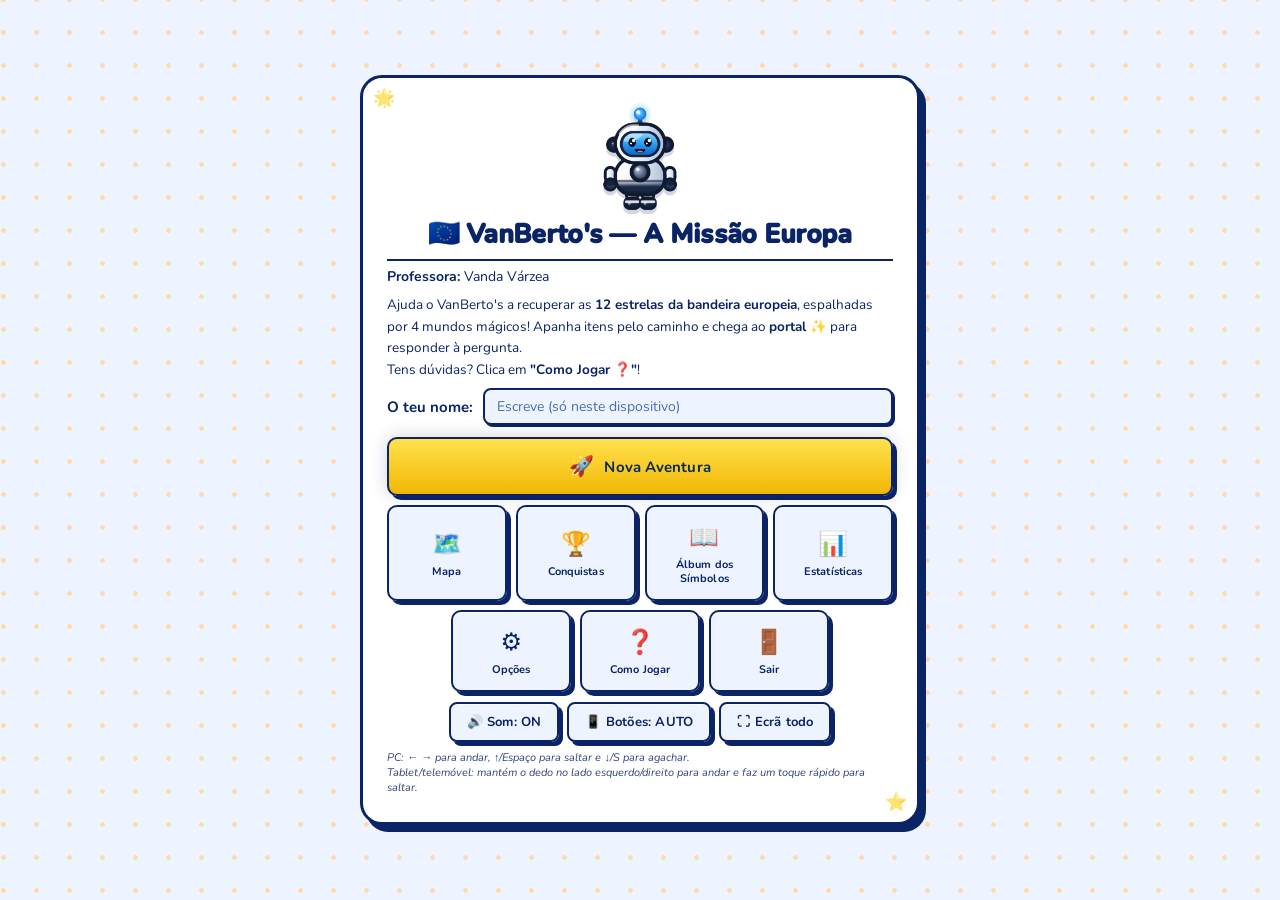
==== commit 242bb6f3: "Add files via upload" ====
--- a/index.html
+++ b/index.html
@@ -433,12 +433,24 @@
         <li>❤️ <strong>Coração</strong> — ganha <strong>+1 vida</strong> (máximo 5 vidas)</li>
         <li>📜 <strong>Tratado</strong> / 🇪🇺 <strong>Bandeira</strong> / 💶 <strong>Moeda de euro</strong> — valem <strong>pontos bónus</strong></li>
         <li>❓ <strong>Ponto de interrogação</strong> — esconde um item surpresa! Passa por cima para revelar</li>
+        <li>💶 <strong>Moedas de euro</strong> — cada uma vale <strong>+10 pontos</strong>; com <strong>100 moedas ganhas +1 vida</strong>!</li>
+        <li>🕊️ <strong>Pomba da Paz</strong> e 🚩 <strong>bandeirinhas</strong> — voam pelo ecrã: apanha-as para ganhar pontos</li>
+        <li>🟧 <strong>Blocos ❓ e tijolos</strong> — dá uma <strong>cabeçada por baixo</strong> (salta debaixo deles) para saírem moedas e itens</li>
       </ul>
       <p style="font-size:11px;color: #003399;margin:0 0 10px;font-style:italic;">
         💡 Se perderes uma vida, <strong>todos os itens voltam a aparecer</strong> — podes apanhá-los de novo!
       </p>
 
       <!-- PLATAFORMAS ESPECIAIS -->
+      <p style="font-weight:700;font-size:13px;color: #003399;margin:8px 0 6px;">⚠️ Cuidado com…</p>
+      <ul style="margin:0 0 10px;padding-left:18px;font-size:12px;color: #0a2466;line-height:1.9;">
+        <li>🪨 <strong>Plataformas que caem</strong> — de pedra gretada: não fiques parado muito tempo!</li>
+        <li>⚡ <strong>Barreiras amarelas</strong> — ligam e desligam; passa quando estiverem apagadas (piscam antes de ligar)</li>
+        <li>🌬️ <strong>Vento</strong> — empurra-te para um lado; salta com força contrária</li>
+        <li>🌩️ <strong>Nuvens da discórdia</strong> — voam no modo Extremo: salta-lhes por cima</li>
+        <li>🛡️ <strong>Bosses protegidos</strong> — só lhes podes saltar em cima quando o escudo, a aura ou a invisibilidade baixa</li>
+      </ul>
+
       <p style="font-weight:700;font-size:13px;color: #003399;margin:8px 0 6px;">🟡 Plataformas especiais</p>
       <ul style="margin:0 0 10px;padding-left:18px;font-size:12px;color: #0a2466;line-height:1.9;">
         <li>↔ <strong>Setas horizontais</strong> — a plataforma move-se da esquerda para a direita</li>
--- a/dia-crianca.css
+++ b/dia-crianca.css
@@ -38,7 +38,7 @@
   box-sizing: border-box;
   background: radial-gradient(ellipse 70% 60% at 50% 48%,
       rgba(219,232,255,0.18) 0%, rgba(238,244,255,0) 55%, #eef4ff 100%),
-    radial-gradient(circle, rgba(255,252,245,0.16) 1.3px, transparent 1.3px) 0 0/26px 26px,
+    radial-gradient(circle, rgba(255,204,0,0.30) 1.3px, transparent 1.3px) 0 0/26px 26px,
     #eef4ff;
   animation: festFlicker 5s ease-in-out infinite;
 }
@@ -51,15 +51,15 @@
      em todos os frames, só a cor do brilho radial muda. */
   0%,100% { background: radial-gradient(ellipse 70% 60% at 50% 48%,
       rgba(219,232,255,0.18) 0%, rgba(238,244,255,0) 55%, #eef4ff 100%),
-    radial-gradient(circle, rgba(255,252,245,0.16) 1.3px, transparent 1.3px) 0 0/26px 26px,
+    radial-gradient(circle, rgba(255,204,0,0.30) 1.3px, transparent 1.3px) 0 0/26px 26px,
     #eef4ff; }
   30% { background: radial-gradient(ellipse 68% 58% at 51% 46%,
       rgba(219,232,255,0.2) 0%, rgba(238,244,255,0) 55%, #eef4ff 100%),
-    radial-gradient(circle, rgba(255,252,245,0.16) 1.3px, transparent 1.3px) 0 0/26px 26px,
+    radial-gradient(circle, rgba(255,204,0,0.30) 1.3px, transparent 1.3px) 0 0/26px 26px,
     #eef4ff; }
   65% { background: radial-gradient(ellipse 72% 62% at 49% 50%,
       rgba(226,234,255,0.16) 0%, rgba(238,244,255,0) 55%, #eef4ff 100%),
-    radial-gradient(circle, rgba(255,252,245,0.16) 1.3px, transparent 1.3px) 0 0/26px 26px,
+    radial-gradient(circle, rgba(255,204,0,0.30) 1.3px, transparent 1.3px) 0 0/26px 26px,
     #eef4ff; }
 }
 
@@ -3193,7 +3193,7 @@
 .overlay { background: rgba(238,244,255,0.80); }
 .card { border: 3px solid #0a2466; border-radius: 22px; box-shadow: 6px 7px 0 #0a2466; background: #ffffff; }
 .card h1 { font-weight: 900; font-size: clamp(20px, 3.2vw, 26px); text-align: center; margin: 4px 0 6px; color: #0a2466; }
-.start-robot { display: block; margin: 2px auto 4px; width: 96px; height: 96px; object-fit: contain;
+.start-robot { display: block; margin: 2px auto 4px; width: 118px; height: 112px; object-fit: contain;
   filter: drop-shadow(0 4px 0 rgba(10,36,102,0.18)); animation: startRobotBob 2.6s ease-in-out infinite; }
 @keyframes startRobotBob { 0%,100% { transform: translateY(0); } 50% { transform: translateY(-5px); } }
 #startOverlay .name-row label { font-size: 15px; font-weight: 900; }
